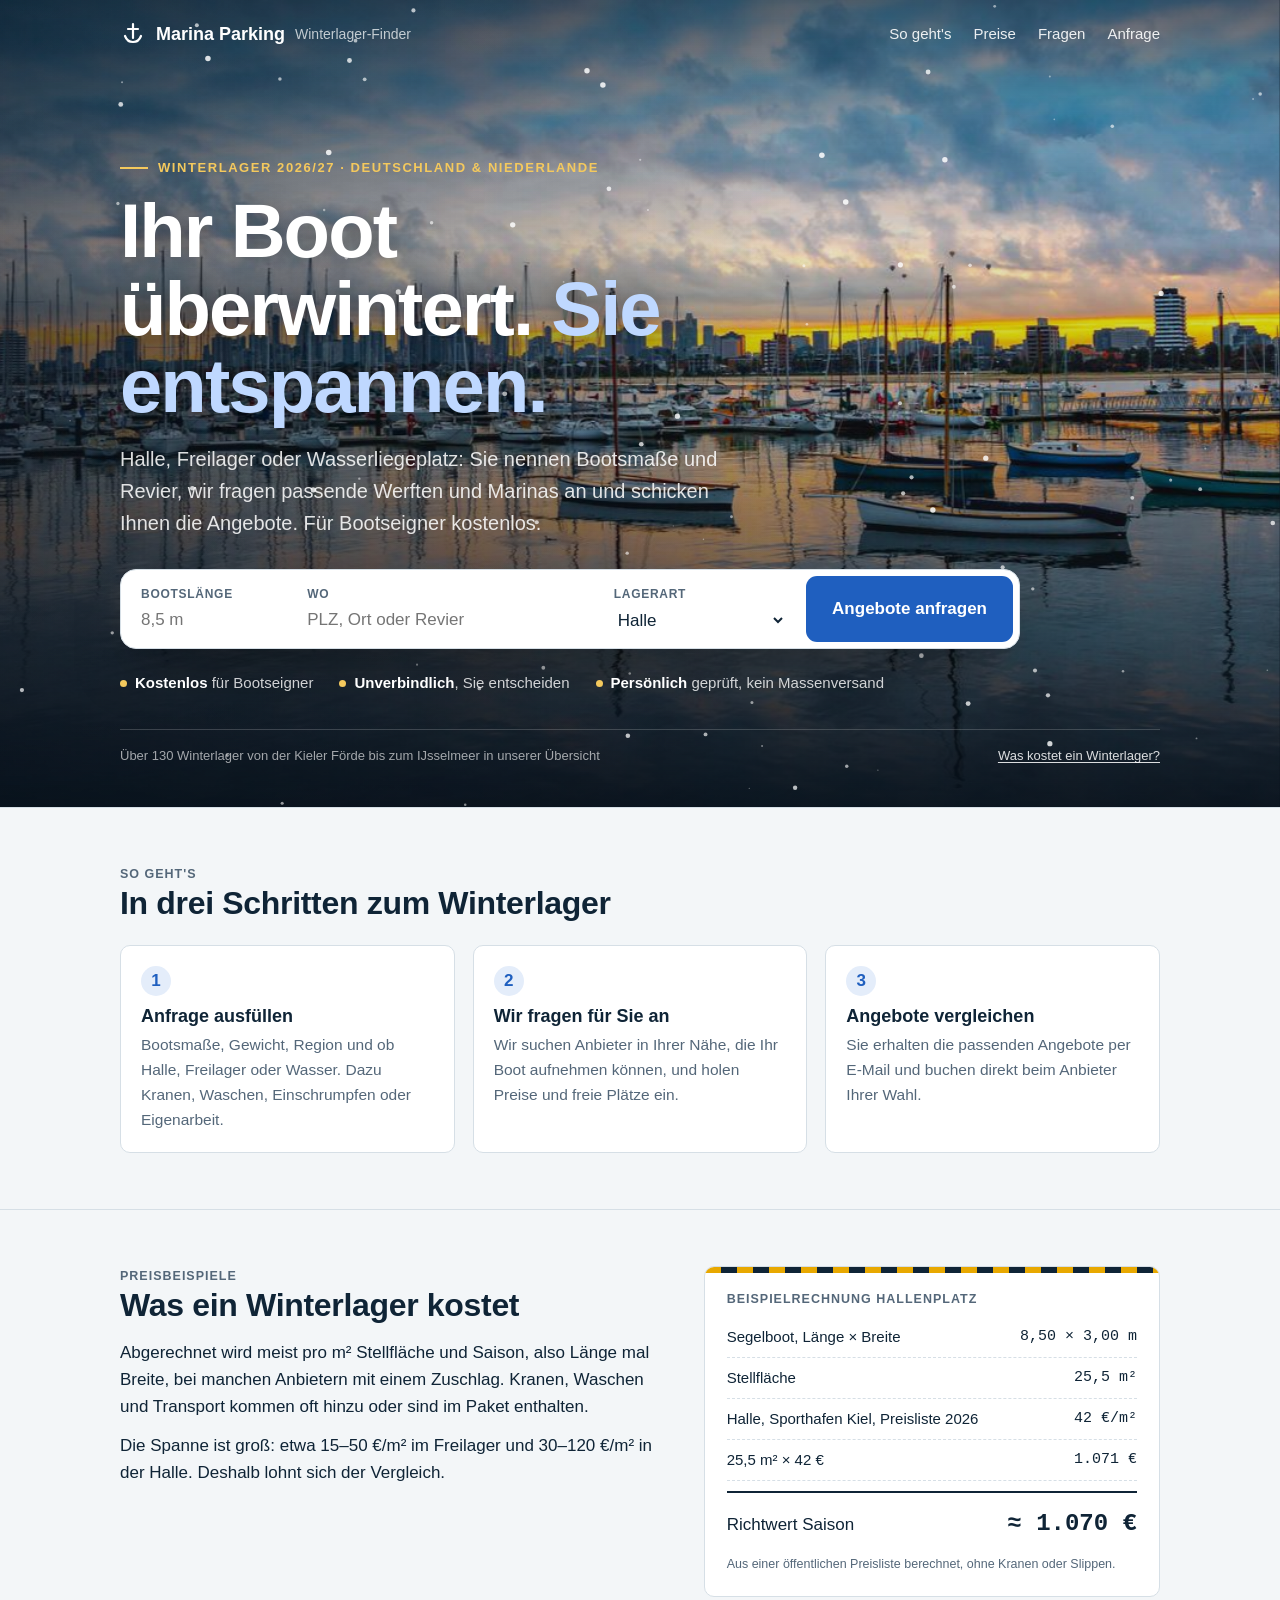
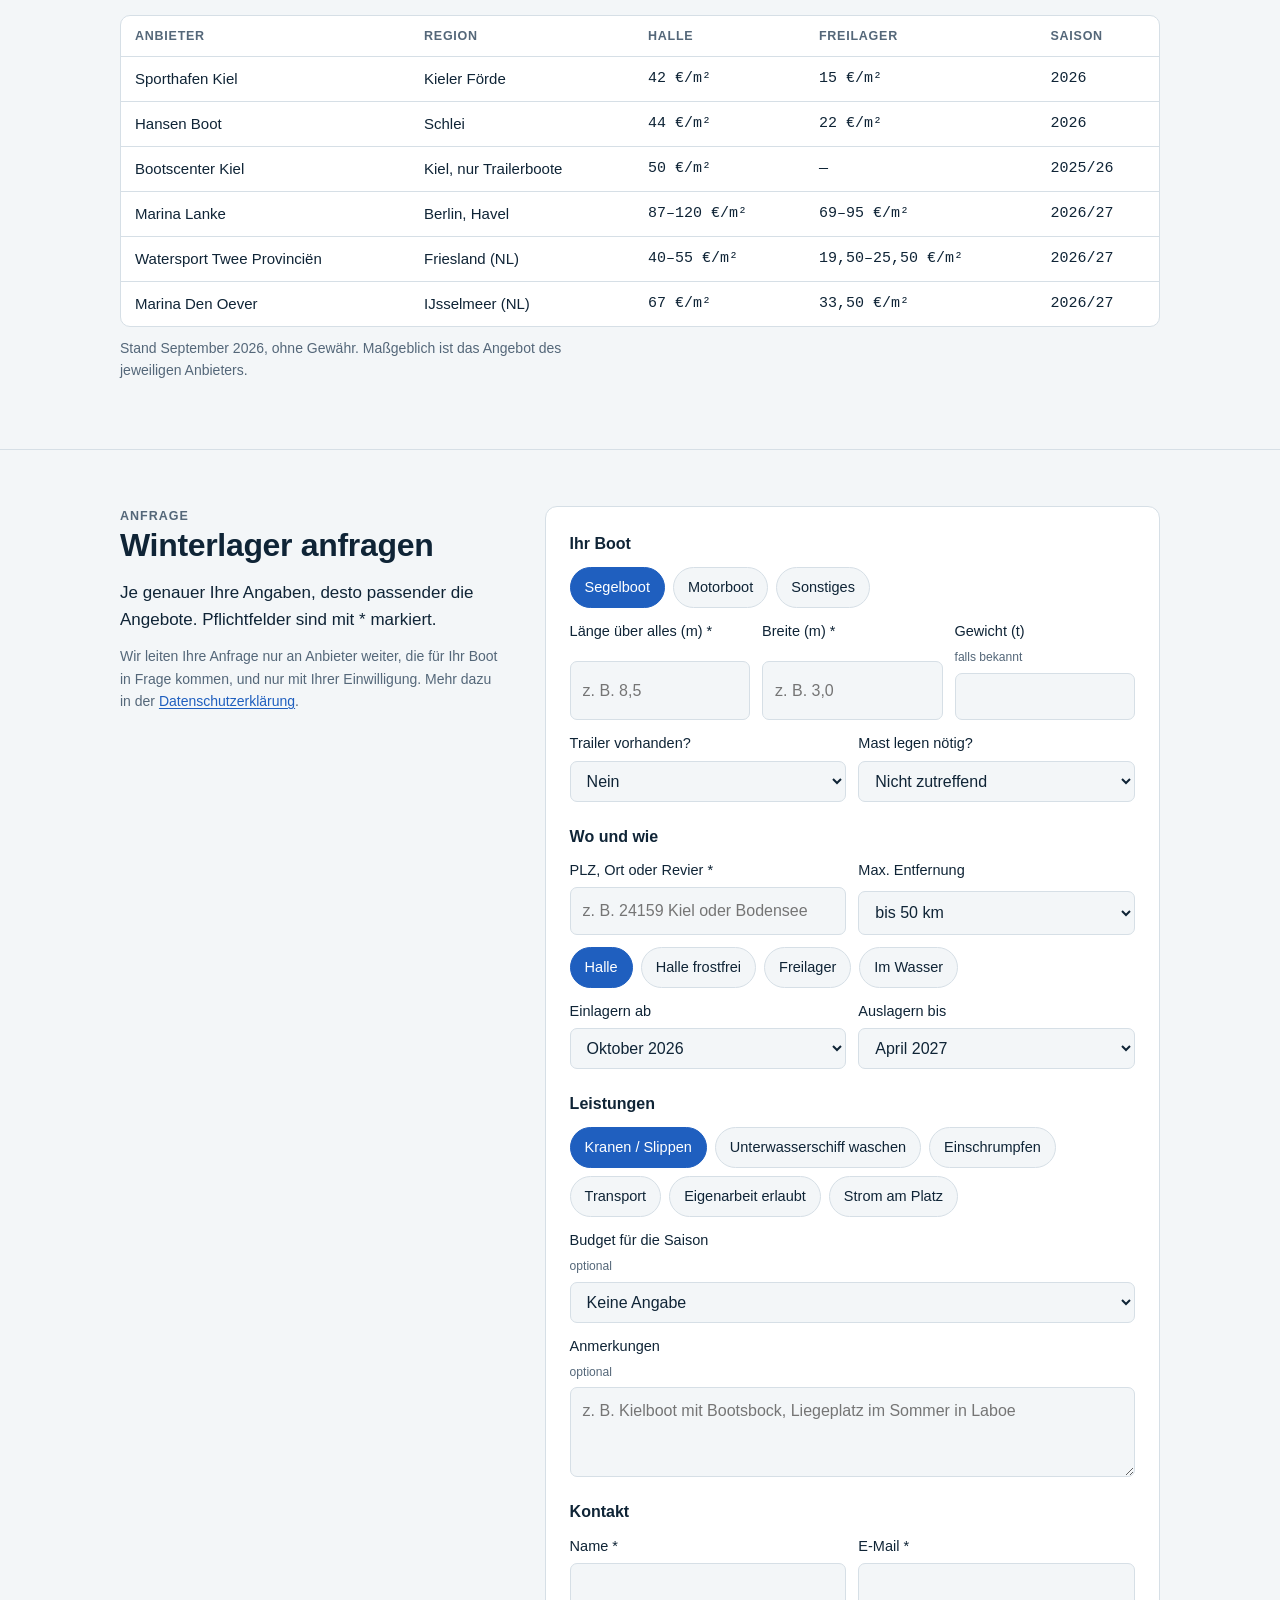
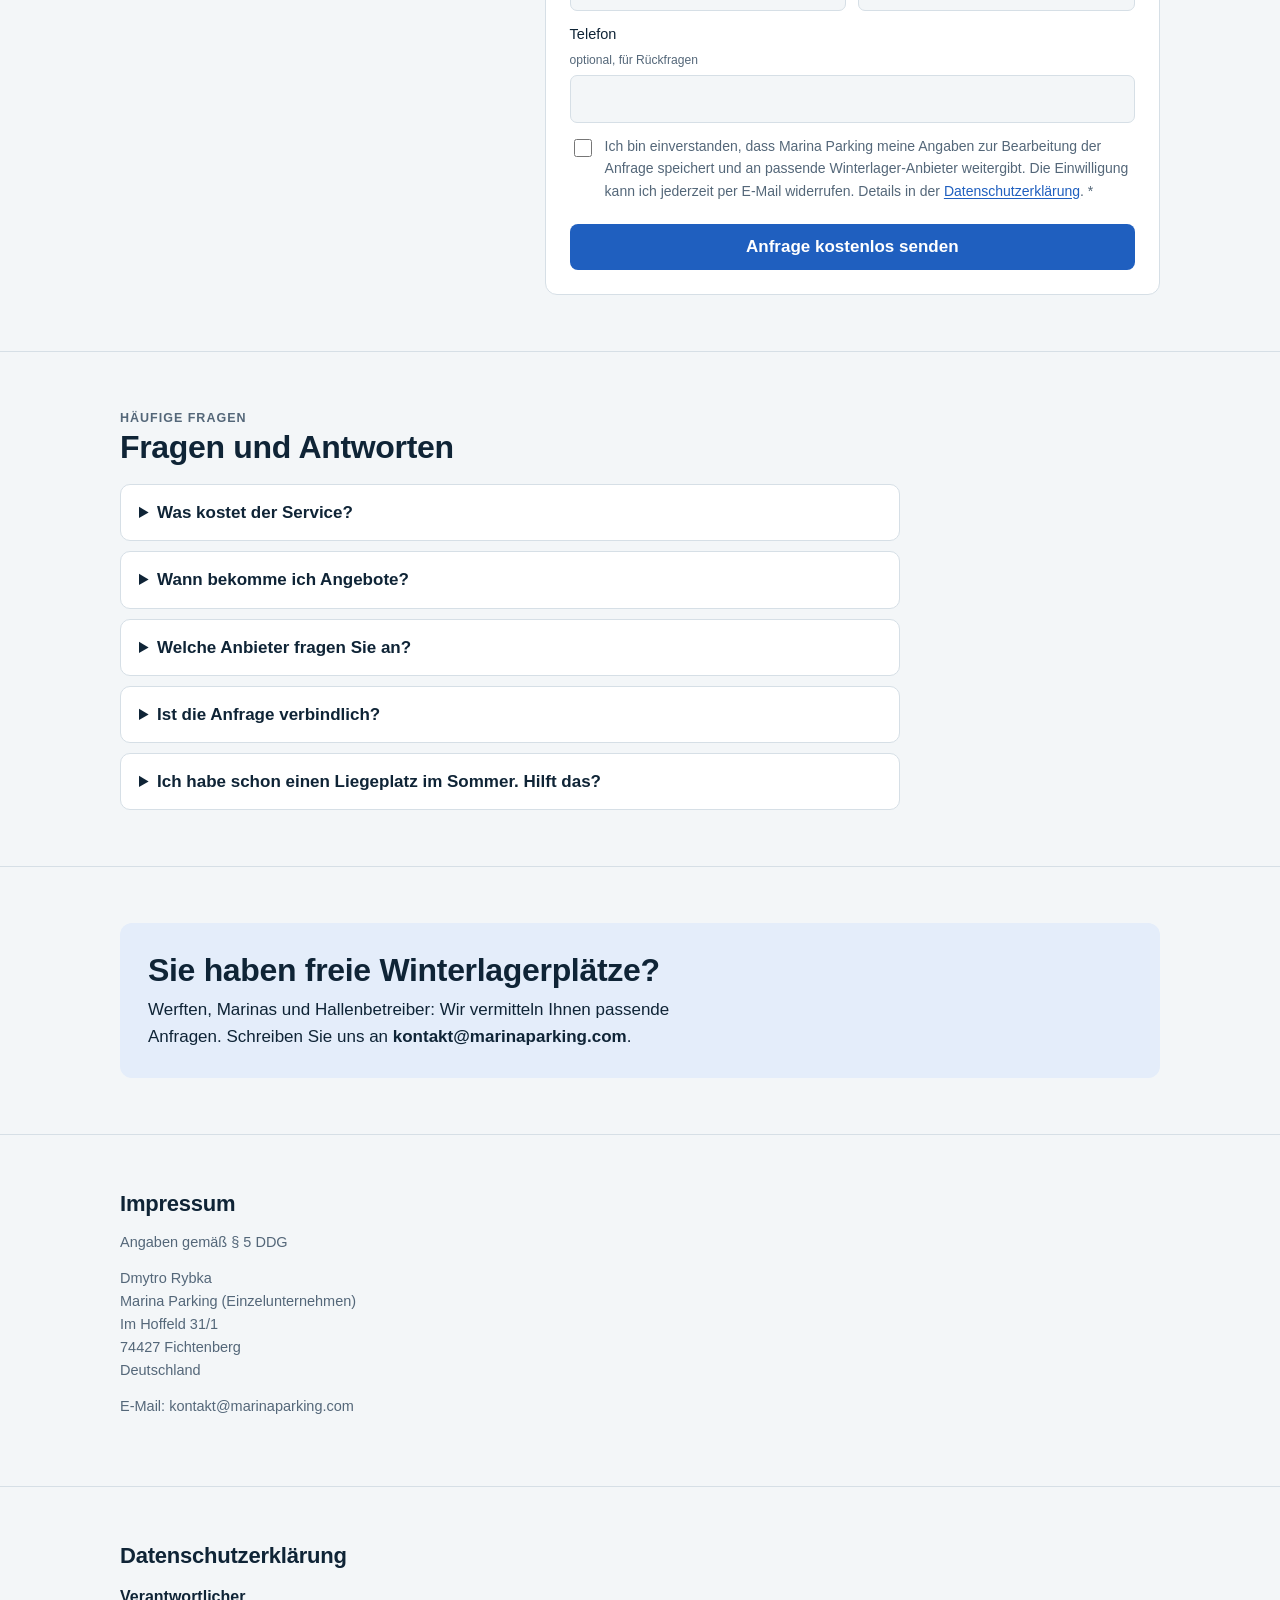
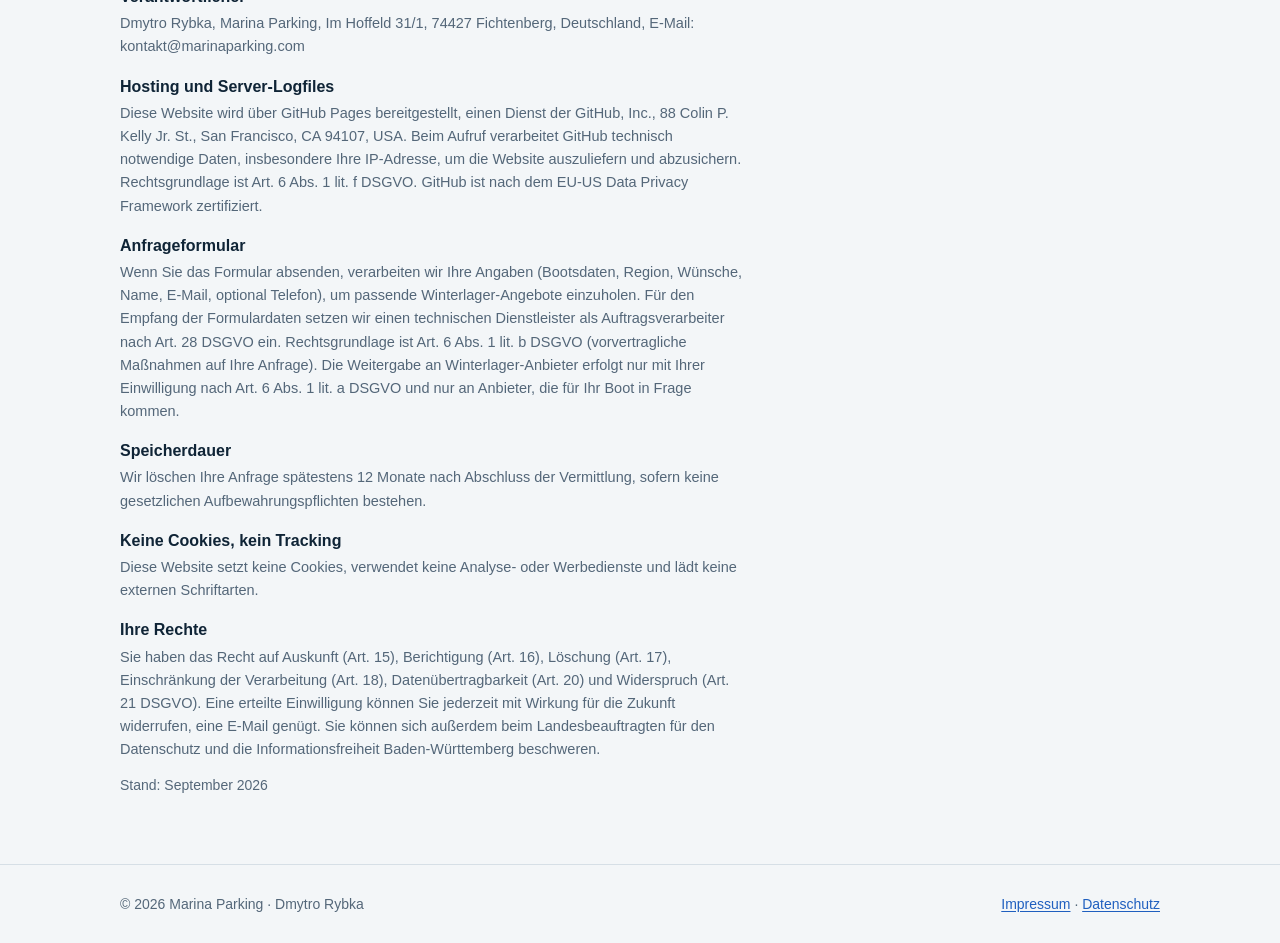
==== index.html @ c6892e6c "Landing: photo hero with quick search and light snowfall - Full-bleed dusk marina photo (800/1400/24" ====
<!doctype html>
<html lang="de">
<head>
<meta charset="utf-8">
<meta name="viewport" content="width=device-width, initial-scale=1, viewport-fit=cover">
<title>Marina Parking Winterlager</title>
<meta name="description" content="Winterlager für Ihr Boot finden: Halle, Freilager oder Wasserliegeplatz in Deutschland und den Niederlanden. Kostenlos anfragen, passende Angebote erhalten.">
<!-- Bis Formular und E-Mail funktionieren: nicht indexieren. Vor dem Start entfernen. -->
<meta name="robots" content="noindex">
<link rel="canonical" href="https://marinaparking.com/">
<style>
:root{
  color-scheme:light;
  --ground:#F3F6F8; --surface:#FFFFFF; --ink:#0F2436; --muted:#546779; --rule:#D6DFE6;
  --wrap:#1F5FBF; --wrap-ink:#FFFFFF; --wrap-soft:#E4EDFA;
  --crane:#E8A800; --ok:#1C7A4A; --err:#B3261E;
  --sans:"Segoe UI Variable Text","Segoe UI",-apple-system,BlinkMacSystemFont,"Helvetica Neue",Arial,sans-serif;
  --display:"Segoe UI Variable Display","Segoe UI",-apple-system,BlinkMacSystemFont,"Helvetica Neue",Arial,sans-serif;
  --mono:ui-monospace,"Cascadia Mono",Consolas,"SF Mono",monospace;
}
@media (prefers-color-scheme: dark){
  :root:not([data-theme="light"]){
    color-scheme:dark;
    --ground:#0B1621; --surface:#12202D; --ink:#E6EEF4; --muted:#9AAEBF; --rule:#253849;
    --wrap:#6FA3F0; --wrap-ink:#0B1621; --wrap-soft:#172C44;
    --crane:#F2C14E; --ok:#5CC792; --err:#F2877E;
  }
}
:root[data-theme="dark"]{
  color-scheme:dark;
  --ground:#0B1621; --surface:#12202D; --ink:#E6EEF4; --muted:#9AAEBF; --rule:#253849;
  --wrap:#6FA3F0; --wrap-ink:#0B1621; --wrap-soft:#172C44;
  --crane:#F2C14E; --ok:#5CC792; --err:#F2877E;
}
*{box-sizing:border-box}
html{-webkit-text-size-adjust:100%}
body{margin:0;background:var(--ground);color:var(--ink);font-family:var(--sans);font-size:17px;line-height:1.6}
.wrap{max-width:1080px;margin:0 auto;padding-inline:20px}
a{color:var(--wrap);text-underline-offset:2px}
:focus-visible{outline:3px solid var(--crane);outline-offset:2px}
h1,h2,h3{font-family:var(--display);line-height:1.2;text-wrap:balance;margin:0}
h1{font-size:clamp(32px,5.4vw,52px);font-weight:700;letter-spacing:-0.02em}
h2{font-size:clamp(24px,3.2vw,32px);font-weight:700;letter-spacing:-0.01em;margin-bottom:14px}
h3{font-size:18px;font-weight:600;margin-bottom:6px}
p{margin:0 0 12px;max-width:62ch}
.label{font-size:12.5px;font-weight:600;letter-spacing:.08em;text-transform:uppercase;color:var(--muted)}

/* header sits on top of the hero photo */
header.top{position:absolute;top:0;left:0;right:0;z-index:5;padding-block:20px;color:#fff}
header.top .wrap{display:flex;justify-content:space-between;align-items:center;gap:12px;flex-wrap:wrap}
.brand{display:flex;align-items:center;gap:10px;font-weight:700;font-size:18px;color:#fff;text-decoration:none}
.brand small{font-weight:500;color:rgba(255,255,255,.72);font-size:14px}
.top nav{display:flex;gap:22px;font-size:15px}
.top nav a{color:rgba(255,255,255,.9);text-decoration:none}
.top nav a:hover{color:#fff;text-decoration:underline;text-underline-offset:6px}

/* hero: dusk marina photo, falling snow, quick search */
.hero{position:relative;isolation:isolate;overflow:hidden;color:#fff;background:#0A1621;min-height:clamp(600px,86vh,800px);display:flex;align-items:flex-end}
.hero-bg{position:absolute;inset:0;z-index:-3}
.hero-bg img{width:100%;height:100%;object-fit:cover;object-position:52% 40%;display:block;animation:drift 22s ease-out both}
@keyframes drift{from{transform:scale(1.08)}to{transform:scale(1)}}
.hero-shade{position:absolute;inset:0;z-index:-2;background:
  linear-gradient(180deg,rgba(7,16,26,.62) 0%,rgba(7,16,26,.08) 30%,rgba(7,16,26,.30) 55%,rgba(7,16,26,.93) 100%),
  linear-gradient(90deg,rgba(7,16,26,.55) 0%,rgba(7,16,26,0) 62%)}
.snow{position:absolute;inset:0;z-index:-1;width:100%;height:100%;pointer-events:none}
.hero-inner{width:100%;padding-block:150px 40px}
.hero .kicker{display:inline-flex;align-items:center;gap:10px;font-size:13px;font-weight:600;letter-spacing:.12em;text-transform:uppercase;color:#F4C95D}
.hero .kicker::before{content:"";width:28px;height:2px;background:currentColor}
.hero h1{font-size:clamp(40px,6.6vw,76px);line-height:1.02;letter-spacing:-0.025em;margin-top:14px;max-width:13ch;text-shadow:0 2px 24px rgba(0,0,0,.35)}
.hero h1 em{font-style:normal;color:#BFD8FF}
.hero p.sub{font-size:clamp(17px,1.7vw,20px);color:rgba(255,255,255,.86);margin-top:18px;max-width:54ch}

.quick{margin-top:30px;max-width:900px;display:grid;grid-template-columns:.8fr 1.5fr 1fr auto;gap:6px;padding:6px;border-radius:16px;background:var(--surface);color:var(--ink);box-shadow:0 24px 60px -20px rgba(0,0,0,.6)}
.quick label{display:grid;gap:2px;padding:9px 14px;border-radius:11px;font-size:12px;font-weight:600;letter-spacing:.06em;text-transform:uppercase;color:var(--muted);cursor:text}
.quick label:hover{background:var(--ground)}
.quick label input,.quick label select{border:0;border-radius:0;background:transparent;padding:0;min-height:26px;font:inherit;font-size:17px;font-weight:500;letter-spacing:0;text-transform:none;color:var(--ink);width:100%;outline:none}
.quick label:focus-within{background:var(--ground);box-shadow:inset 0 0 0 2px var(--wrap)}
.quick .cta{border-radius:11px;padding-inline:26px;white-space:nowrap}
.hero .facts{display:flex;flex-wrap:wrap;gap:10px 26px;margin-top:22px;font-size:15px;color:rgba(255,255,255,.8)}
.hero .facts span{display:inline-block}
.hero .facts span::before{content:"";display:inline-block;vertical-align:middle;margin:-2px 8px 0 0;width:7px;height:7px;border-radius:50%;background:#F4C95D}
.hero .facts b{color:#fff}
.hero-foot{display:flex;justify-content:space-between;gap:12px;flex-wrap:wrap;margin-top:34px;padding-top:16px;border-top:1px solid rgba(255,255,255,.18);font-size:13px;color:rgba(255,255,255,.62)}
.hero-foot a{color:rgba(255,255,255,.85)}

.cta{display:inline-flex;align-items:center;justify-content:center;gap:8px;background:var(--wrap);color:var(--wrap-ink);font-weight:600;font-size:17px;padding:13px 22px;border-radius:8px;text-decoration:none;border:0;cursor:pointer;font-family:inherit}
.cta:hover{filter:brightness(1.08)}
.price-intro{display:grid;grid-template-columns:1.2fr 1fr;gap:36px;align-items:start}

.ticket{background:var(--surface);border:1px solid var(--rule);border-radius:10px;padding:22px;position:relative;overflow:hidden}
.ticket::before{content:"";position:absolute;inset:0 0 auto 0;height:6px;background:repeating-linear-gradient(90deg,var(--crane) 0 16px,var(--ink) 16px 32px)}
.ticket .row{display:flex;justify-content:space-between;gap:12px;padding:8px 0;border-bottom:1px dashed var(--rule);font-size:15px}
.ticket .row:last-of-type{border-bottom:0}
.ticket .row span:last-child{font-family:var(--mono);font-variant-numeric:tabular-nums;text-align:right}
.ticket .sum{display:flex;justify-content:space-between;align-items:baseline;margin-top:10px;padding-top:12px;border-top:2px solid var(--ink)}
.ticket .sum strong{font-family:var(--mono);font-size:24px}
.ticket .fine{font-size:12.5px;color:var(--muted);margin:10px 0 0}

section{padding-block:56px;border-top:1px solid var(--rule)}
.steps{display:grid;grid-template-columns:repeat(3,1fr);gap:18px;margin-top:22px;counter-reset:s}
.step{background:var(--surface);border:1px solid var(--rule);border-radius:10px;padding:20px}
.step::before{counter-increment:s;content:counter(s);display:inline-grid;place-items:center;width:30px;height:30px;border-radius:50%;background:var(--wrap-soft);color:var(--wrap);font-weight:700;margin-bottom:10px}
.step p{font-size:15.5px;color:var(--muted);margin:0}

.prices{overflow-x:auto;margin-top:18px;border:1px solid var(--rule);border-radius:10px;background:var(--surface)}
.prices table{border-collapse:collapse;width:100%;min-width:560px;font-size:15px}
.prices th,.prices td{padding:10px 14px;border-bottom:1px solid var(--rule);text-align:left}
.prices th{font-size:12.5px;letter-spacing:.06em;text-transform:uppercase;color:var(--muted);font-weight:600}
.prices td.n{font-family:var(--mono);font-variant-numeric:tabular-nums;white-space:nowrap}
.prices tr:last-child td{border-bottom:0}
.note{font-size:14px;color:var(--muted)}

/* form */
.formwrap{display:grid;grid-template-columns:1fr 1.6fr;gap:40px;align-items:start}
form{background:var(--surface);border:1px solid var(--rule);border-radius:12px;padding:24px;display:grid;gap:22px}
fieldset{border:0;padding:0;margin:0;display:grid;gap:12px}
legend{font-weight:700;font-size:16px;margin-bottom:10px;padding:0}
.grid2{display:grid;grid-template-columns:1fr 1fr;gap:12px}
.grid3{display:grid;grid-template-columns:repeat(3,1fr);gap:12px}
label.f{display:grid;gap:5px;font-size:14.5px;font-weight:500}
label.f small{font-weight:400;color:var(--muted)}
input[type=text],input[type=email],input[type=tel],input[type=number],select,textarea{font:inherit;font-size:16px;padding:10px 12px;border:1px solid var(--rule);border-radius:7px;background:var(--ground);color:var(--ink);width:100%}
textarea{min-height:90px;resize:vertical}
.chips{display:flex;flex-wrap:wrap;gap:8px}
.chip{position:relative}
.chip input{position:absolute;opacity:0;inset:0;cursor:pointer}
.chip span{display:inline-block;padding:8px 14px;border:1px solid var(--rule);border-radius:999px;font-size:14.5px;background:var(--ground);cursor:pointer}
.chip input:checked+span{background:var(--wrap);border-color:var(--wrap);color:var(--wrap-ink)}
.chip input:focus-visible+span{outline:3px solid var(--crane);outline-offset:2px}
.consent{display:flex;gap:10px;align-items:flex-start;font-size:14px;color:var(--muted)}
.consent input{margin-top:4px;width:18px;height:18px;flex:none}
.hp{position:absolute;left:-9999px}
.status{font-size:15px;padding:12px 14px;border-radius:8px}
.status.ok{background:color-mix(in srgb,var(--ok) 14%,transparent);color:var(--ok)}
.status.err{background:color-mix(in srgb,var(--err) 14%,transparent);color:var(--err)}

.faq{display:grid;gap:10px;margin-top:18px;max-width:780px}
details{background:var(--surface);border:1px solid var(--rule);border-radius:10px;padding:14px 18px}
summary{cursor:pointer;font-weight:600}
details p{margin:10px 0 0;color:var(--muted);font-size:15.5px}

.yards{background:var(--wrap-soft);border-radius:12px;padding:28px;display:flex;flex-wrap:wrap;gap:18px;justify-content:space-between;align-items:center}
.yards p{margin:0}

.legal{font-size:14.5px;color:var(--muted)}
.legal h2{font-size:22px;color:var(--ink)}
.legal h3{font-size:16px;color:var(--ink);margin-top:18px}
.legal p,.legal ul{max-width:78ch}
footer{padding-block:28px;border-top:1px solid var(--rule);font-size:14px;color:var(--muted)}
footer .wrap{display:flex;flex-wrap:wrap;gap:10px 22px;justify-content:space-between}

@media (max-width:820px){
  .price-intro,.formwrap{grid-template-columns:1fr}
  .steps{grid-template-columns:1fr}
  .quick{grid-template-columns:1fr 1fr}
  .quick .q-region{grid-column:1/-1;order:-1}
  .quick .cta{grid-column:1/-1;padding-block:15px}
  .top nav{display:none}
}
@media (max-width:520px){
  .grid2,.grid3{grid-template-columns:1fr}
  .hero-inner{padding-block:112px 28px}
}
@media (prefers-reduced-motion:reduce){*{scroll-behavior:auto}.hero-bg img{animation:none}}
html{scroll-behavior:smooth}
</style>
</head>
<body>

<header class="top">
  <div class="wrap">
    <a class="brand" href="#top"><svg width="26" height="26" viewBox="0 0 26 26" aria-hidden="true"><path d="M13 3v14M8 8h10M5 15c1.5 4 4.5 6 8 6s6.5-2 8-6" fill="none" stroke="currentColor" stroke-width="2.2" stroke-linecap="round"/></svg>Marina Parking <small>Winterlager-Finder</small></a>
    <nav aria-label="Seitennavigation"><a href="#so-gehts">So geht's</a><a href="#preise">Preise</a><a href="#faq">Fragen</a><a href="#anfrage">Anfrage</a></nav>
  </div>
</header>

<main id="top">
<div class="hero">
  <picture class="hero-bg">
    <img src="img/hero-1400.jpg" srcset="img/hero-800.jpg 800w, img/hero-1400.jpg 1400w, img/hero-2400.jpg 2400w" sizes="100vw" width="2400" height="1158" alt="Segelboote im Yachthafen in der Abenddämmerung" fetchpriority="high">
  </picture>
  <div class="hero-shade"></div>
  <canvas class="snow" id="snow" aria-hidden="true"></canvas>
  <div class="wrap hero-inner">
    <div class="kicker">Winterlager 2026/27 · Deutschland &amp; Niederlande</div>
    <h1>Ihr Boot überwintert. <em>Sie entspannen.</em></h1>
    <p class="sub">Halle, Freilager oder Wasserliegeplatz: Sie nennen Bootsmaße und Revier, wir fragen passende Werften und Marinas an und schicken Ihnen die Angebote. Für Bootseigner kostenlos.</p>

    <form class="quick" id="quick" aria-label="Schnellanfrage">
      <label for="q-laenge">Bootslänge<input id="q-laenge" type="number" min="2" max="40" step="0.1" inputmode="decimal" placeholder="8,5 m"></label>
      <label class="q-region" for="q-region">Wo<input id="q-region" type="text" placeholder="PLZ, Ort oder Revier" autocomplete="postal-code"></label>
      <label for="q-art">Lagerart<select id="q-art"><option value="Halle">Halle</option><option value="Freilager">Freilager</option><option value="Im Wasser">Im Wasser</option><option value="">Egal</option></select></label>
      <button class="cta" type="submit">Angebote anfragen</button>
    </form>

    <div class="facts"><span><b>Kostenlos</b> für Bootseigner</span><span><b>Unverbindlich</b>, Sie entscheiden</span><span><b>Persönlich</b> geprüft, kein Massenversand</span></div>
    <div class="hero-foot"><span>Über 130 Winterlager von der Kieler Förde bis zum IJsselmeer in unserer Übersicht</span><a href="#preise">Was kostet ein Winterlager?</a></div>
  </div>
</div>

<section id="so-gehts">
  <div class="wrap">
    <div class="label">So geht's</div>
    <h2>In drei Schritten zum Winterlager</h2>
    <div class="steps">
      <div class="step"><h3>Anfrage ausfüllen</h3><p>Bootsmaße, Gewicht, Region und ob Halle, Freilager oder Wasser. Dazu Kranen, Waschen, Einschrumpfen oder Eigenarbeit.</p></div>
      <div class="step"><h3>Wir fragen für Sie an</h3><p>Wir suchen Anbieter in Ihrer Nähe, die Ihr Boot aufnehmen können, und holen Preise und freie Plätze ein.</p></div>
      <div class="step"><h3>Angebote vergleichen</h3><p>Sie erhalten die passenden Angebote per E-Mail und buchen direkt beim Anbieter Ihrer Wahl.</p></div>
    </div>
  </div>
</section>

<section id="preise">
  <div class="wrap">
    <div class="price-intro">
      <div>
        <div class="label">Preisbeispiele</div>
        <h2>Was ein Winterlager kostet</h2>
        <p>Abgerechnet wird meist pro m² Stellfläche und Saison, also Länge mal Breite, bei manchen Anbietern mit einem Zuschlag. Kranen, Waschen und Transport kommen oft hinzu oder sind im Paket enthalten.</p>
        <p>Die Spanne ist groß: etwa 15–50 €/m² im Freilager und 30–120 €/m² in der Halle. Deshalb lohnt sich der Vergleich.</p>
      </div>
      <aside class="ticket" aria-label="Beispielrechnung">
        <div class="label" style="margin-bottom:8px">Beispielrechnung Hallenplatz</div>
        <div class="row"><span>Segelboot, Länge × Breite</span><span>8,50 × 3,00 m</span></div>
        <div class="row"><span>Stellfläche</span><span>25,5 m²</span></div>
        <div class="row"><span>Halle, Sporthafen Kiel, Preisliste 2026</span><span>42 €/m²</span></div>
        <div class="row"><span>25,5 m² × 42 €</span><span>1.071 €</span></div>
        <div class="sum"><span>Richtwert Saison</span><strong>≈ 1.070 €</strong></div>
        <p class="fine">Aus einer öffentlichen Preisliste berechnet, ohne Kranen oder Slippen.</p>
      </aside>
    </div>
    <div class="prices"><table>
      <thead><tr><th>Anbieter</th><th>Region</th><th>Halle</th><th>Freilager</th><th>Saison</th></tr></thead>
      <tbody>
        <tr><td>Sporthafen Kiel</td><td>Kieler Förde</td><td class="n">42 €/m²</td><td class="n">15 €/m²</td><td class="n">2026</td></tr><tr><td>Hansen Boot</td><td>Schlei</td><td class="n">44 €/m²</td><td class="n">22 €/m²</td><td class="n">2026</td></tr>
        <tr><td>Bootscenter Kiel</td><td>Kiel, nur Trailerboote</td><td class="n">50 €/m²</td><td class="n">—</td><td class="n">2025/26</td></tr>
        <tr><td>Marina Lanke</td><td>Berlin, Havel</td><td class="n">87–120 €/m²</td><td class="n">69–95 €/m²</td><td class="n">2026/27</td></tr>
        <tr><td>Watersport Twee Provinciën</td><td>Friesland (NL)</td><td class="n">40–55 €/m²</td><td class="n">19,50–25,50 €/m²</td><td class="n">2026/27</td></tr>
        <tr><td>Marina Den Oever</td><td>IJsselmeer (NL)</td><td class="n">67 €/m²</td><td class="n">33,50 €/m²</td><td class="n">2026/27</td></tr>
      </tbody>
    </table></div>
    <p class="note" style="margin-top:10px">Stand September 2026, ohne Gewähr. Maßgeblich ist das Angebot des jeweiligen Anbieters.</p>
  </div>
</section>

<section id="anfrage">
  <div class="wrap formwrap">
    <div>
      <div class="label">Anfrage</div>
      <h2>Winterlager anfragen</h2>
      <p>Je genauer Ihre Angaben, desto passender die Angebote. Pflichtfelder sind mit * markiert.</p>
      <p class="note">Wir leiten Ihre Anfrage nur an Anbieter weiter, die für Ihr Boot in Frage kommen, und nur mit Ihrer Einwilligung. Mehr dazu in der <a href="#datenschutz">Datenschutzerklärung</a>.</p>
    </div>

    <form id="lead" name="winterlager" method="POST" novalidate>
      <input type="hidden" name="_subject" value="Neue Winterlager-Anfrage">
      <p class="hp"><label>Nicht ausfüllen: <input id="firma_website" name="firma_website" tabindex="-1" autocomplete="off"></label></p>

      <fieldset>
        <legend>Ihr Boot</legend>
        <div class="chips" role="group" aria-label="Bootstyp">
          <label class="chip"><input type="radio" id="typ-segel" name="bootstyp" value="Segelboot" checked><span>Segelboot</span></label>
          <label class="chip"><input type="radio" id="typ-motor" name="bootstyp" value="Motorboot"><span>Motorboot</span></label>
          <label class="chip"><input type="radio" id="typ-andere" name="bootstyp" value="Sonstiges"><span>Sonstiges</span></label>
        </div>
        <div class="grid3">
          <label class="f">Länge über alles (m) *<input type="number" id="laenge" name="laenge_m" min="2" max="40" step="0.1" required inputmode="decimal" placeholder="z. B. 8,5"></label>
          <label class="f">Breite (m) *<input type="number" id="breite" name="breite_m" min="1" max="12" step="0.1" required inputmode="decimal" placeholder="z. B. 3,0"></label>
          <label class="f">Gewicht (t) <small>falls bekannt</small><input type="number" id="gewicht" name="gewicht_t" min="0.1" max="60" step="0.1" inputmode="decimal"></label>
        </div>
        <div class="grid2">
          <label class="f">Trailer vorhanden?<select id="trailer" name="trailer"><option>Nein</option><option>Ja, eigener Trailer</option></select></label>
          <label class="f">Mast legen nötig?<select id="mast" name="mast"><option>Nicht zutreffend</option><option>Ja</option><option>Nein, bleibt stehen</option></select></label>
        </div>
      </fieldset>

      <fieldset>
        <legend>Wo und wie</legend>
        <div class="grid2">
          <label class="f">PLZ, Ort oder Revier *<input type="text" id="region" name="region" required placeholder="z. B. 24159 Kiel oder Bodensee"></label>
          <label class="f">Max. Entfernung<select id="entfernung" name="entfernung"><option>bis 25 km</option><option selected>bis 50 km</option><option>bis 100 km</option><option>egal</option></select></label>
        </div>
        <div class="chips" role="group" aria-label="Art des Winterlagers">
          <label class="chip"><input type="checkbox" id="art-halle" name="art" value="Halle" checked><span>Halle</span></label>
          <label class="chip"><input type="checkbox" id="art-halle-beheizt" name="art" value="Halle frostfrei"><span>Halle frostfrei</span></label>
          <label class="chip"><input type="checkbox" id="art-frei" name="art" value="Freilager"><span>Freilager</span></label>
          <label class="chip"><input type="checkbox" id="art-wasser" name="art" value="Im Wasser"><span>Im Wasser</span></label>
        </div>
        <div class="grid2">
          <label class="f">Einlagern ab<select id="von" name="einlagern_ab"><option>Oktober 2026</option><option>November 2026</option><option>Dezember 2026</option><option>Flexibel</option></select></label>
          <label class="f">Auslagern bis<select id="bis" name="auslagern_bis"><option>März 2027</option><option selected>April 2027</option><option>Mai 2027</option><option>Flexibel</option></select></label>
        </div>
      </fieldset>

      <fieldset>
        <legend>Leistungen</legend>
        <div class="chips" role="group" aria-label="Gewünschte Leistungen">
          <label class="chip"><input type="checkbox" id="l-kran" name="leistungen" value="Kranen/Slippen" checked><span>Kranen / Slippen</span></label>
          <label class="chip"><input type="checkbox" id="l-wasch" name="leistungen" value="Unterwasserschiff waschen"><span>Unterwasserschiff waschen</span></label>
          <label class="chip"><input type="checkbox" id="l-folie" name="leistungen" value="Einschrumpfen"><span>Einschrumpfen</span></label>
          <label class="chip"><input type="checkbox" id="l-transport" name="leistungen" value="Transport"><span>Transport</span></label>
          <label class="chip"><input type="checkbox" id="l-eigen" name="leistungen" value="Eigenarbeit erlaubt"><span>Eigenarbeit erlaubt</span></label>
          <label class="chip"><input type="checkbox" id="l-strom" name="leistungen" value="Strom am Platz"><span>Strom am Platz</span></label>
        </div>
        <label class="f">Budget für die Saison <small>optional</small><select id="budget" name="budget"><option>Keine Angabe</option><option>bis 500 €</option><option>500–1.000 €</option><option>1.000–2.000 €</option><option>über 2.000 €</option></select></label>
        <label class="f">Anmerkungen <small>optional</small><textarea id="notiz" name="anmerkungen" placeholder="z. B. Kielboot mit Bootsbock, Liegeplatz im Sommer in Laboe"></textarea></label>
      </fieldset>

      <fieldset>
        <legend>Kontakt</legend>
        <div class="grid2">
          <label class="f">Name *<input type="text" id="name" name="name" required autocomplete="name"></label>
          <label class="f">E-Mail *<input type="email" id="email" name="email" required autocomplete="email"></label>
        </div>
        <label class="f">Telefon <small>optional, für Rückfragen</small><input type="tel" id="telefon" name="telefon" autocomplete="tel"></label>
        <label class="consent"><input type="checkbox" id="einwilligung" name="einwilligung" value="ja" required><span>Ich bin einverstanden, dass Marina Parking meine Angaben zur Bearbeitung der Anfrage speichert und an passende Winterlager-Anbieter weitergibt. Die Einwilligung kann ich jederzeit per E-Mail widerrufen. Details in der <a href="#datenschutz">Datenschutzerklärung</a>. *</span></label>
      </fieldset>

      <div id="status" class="status" role="status" aria-live="polite" hidden></div>
      <button class="cta" type="submit" id="senden">Anfrage kostenlos senden</button>
    </form>
  </div>
</section>

<section id="faq">
  <div class="wrap">
    <div class="label">Häufige Fragen</div>
    <h2>Fragen und Antworten</h2>
    <div class="faq">
      <details><summary>Was kostet der Service?</summary><p>Für Bootseigner nichts. Sie zahlen nur das Winterlager direkt beim Anbieter, zu dessen Preisen.</p></details>
      <details><summary>Wann bekomme ich Angebote?</summary><p>In der Regel innerhalb von drei Werktagen. In der Hochsaison von September bis November kann es etwas länger dauern, weil viele Anbieter ihre Plätze erst dann vergeben.</p></details>
      <details><summary>Welche Anbieter fragen Sie an?</summary><p>Werften, Marinas, Bootshallen und Winterlagerplätze in Deutschland und den Niederlanden. Wir fragen nur Anbieter an, die Ihr Boot nach Größe und Gewicht aufnehmen können.</p></details>
      <details><summary>Ist die Anfrage verbindlich?</summary><p>Nein. Der Vertrag kommt erst zustande, wenn Sie ein Angebot direkt beim Anbieter annehmen.</p></details>
      <details><summary>Ich habe schon einen Liegeplatz im Sommer. Hilft das?</summary><p>Ja. Nennen Sie ihn in den Anmerkungen, dann suchen wir ein Winterlager in erreichbarer Nähe oder mit Transport.</p></details>
    </div>
  </div>
</section>

<section>
  <div class="wrap">
    <div class="yards">
      <div><h2 style="margin-bottom:6px">Sie haben freie Winterlagerplätze?</h2><p>Werften, Marinas und Hallenbetreiber: Wir vermitteln Ihnen passende Anfragen. Schreiben Sie uns an <b>kontakt@marinaparking.com</b>.</p></div>
    </div>
  </div>
</section>

<section class="legal" id="impressum">
  <div class="wrap">
    <h2>Impressum</h2>
    <p>Angaben gemäß § 5 DDG</p>
    <p>Dmytro Rybka<br>Marina Parking (Einzelunternehmen)<br>Im Hoffeld 31/1<br>74427 Fichtenberg<br>Deutschland</p>
    <p>E-Mail: kontakt@marinaparking.com</p>
  </div>
</section>

<section class="legal" id="datenschutz">
  <div class="wrap">
    <h2>Datenschutzerklärung</h2>
    <h3>Verantwortlicher</h3>
    <p>Dmytro Rybka, Marina Parking, Im Hoffeld 31/1, 74427 Fichtenberg, Deutschland, E-Mail: kontakt@marinaparking.com</p>
    <h3>Hosting und Server-Logfiles</h3>
    <p>Diese Website wird über GitHub Pages bereitgestellt, einen Dienst der GitHub, Inc., 88 Colin P. Kelly Jr. St., San Francisco, CA 94107, USA. Beim Aufruf verarbeitet GitHub technisch notwendige Daten, insbesondere Ihre IP-Adresse, um die Website auszuliefern und abzusichern. Rechtsgrundlage ist Art. 6 Abs. 1 lit. f DSGVO. GitHub ist nach dem EU-US Data Privacy Framework zertifiziert.</p>
    <h3>Anfrageformular</h3>
    <p>Wenn Sie das Formular absenden, verarbeiten wir Ihre Angaben (Bootsdaten, Region, Wünsche, Name, E-Mail, optional Telefon), um passende Winterlager-Angebote einzuholen. Für den Empfang der Formulardaten setzen wir einen technischen Dienstleister als Auftragsverarbeiter nach Art. 28 DSGVO ein. Rechtsgrundlage ist Art. 6 Abs. 1 lit. b DSGVO (vorvertragliche Maßnahmen auf Ihre Anfrage). Die Weitergabe an Winterlager-Anbieter erfolgt nur mit Ihrer Einwilligung nach Art. 6 Abs. 1 lit. a DSGVO und nur an Anbieter, die für Ihr Boot in Frage kommen.</p>
    <h3>Speicherdauer</h3>
    <p>Wir löschen Ihre Anfrage spätestens 12 Monate nach Abschluss der Vermittlung, sofern keine gesetzlichen Aufbewahrungspflichten bestehen.</p>
    <h3>Keine Cookies, kein Tracking</h3>
    <p>Diese Website setzt keine Cookies, verwendet keine Analyse- oder Werbedienste und lädt keine externen Schriftarten.</p>
    <h3>Ihre Rechte</h3>
    <p>Sie haben das Recht auf Auskunft (Art. 15), Berichtigung (Art. 16), Löschung (Art. 17), Einschränkung der Verarbeitung (Art. 18), Datenübertragbarkeit (Art. 20) und Widerspruch (Art. 21 DSGVO). Eine erteilte Einwilligung können Sie jederzeit mit Wirkung für die Zukunft widerrufen, eine E-Mail genügt. Sie können sich außerdem beim Landesbeauftragten für den Datenschutz und die Informationsfreiheit Baden-Württemberg beschweren.</p>
    <p class="note">Stand: September 2026</p>
  </div>
</section>
</main>

<footer>
  <div class="wrap"><span>© 2026 Marina Parking · Dmytro Rybka</span><span><a href="#impressum">Impressum</a> · <a href="#datenschutz">Datenschutz</a></span></div>
</footer>

<script>
(function(){
  var form=document.getElementById('lead'), status=document.getElementById('status'), btn=document.getElementById('senden');
  function show(msg,ok){status.hidden=false;status.className='status '+(ok?'ok':'err');status.textContent=msg;}
  // Adresse des Formular-Empfängers (z. B. Formspree). Leer = Formular noch nicht aktiv.
  var FORM_ENDPOINT='';
  var host=location.hostname||'';
  var isPreview=/claude\.ai$|claudeusercontent|^$|localhost/.test(host) || location.protocol==='file:';
  form.addEventListener('submit',function(e){
    e.preventDefault();
    var art=form.querySelectorAll('input[name=art]:checked').length;
    if(!form.checkValidity()){
      var bad=form.querySelector(':invalid'); if(bad){bad.focus();}
      show('Bitte füllen Sie die markierten Pflichtfelder aus und bestätigen Sie die Einwilligung.',false); return;
    }
    if(!art){show('Bitte wählen Sie mindestens eine Art: Halle, Freilager oder im Wasser.',false);return;}
    if(isPreview){show('Vorschau: Das Formular ist geprüft, wird hier aber nicht gesendet. Auf marinaparking.com geht die Anfrage an uns.',true);return;}
    if(!FORM_ENDPOINT){show('Das Anfrageformular wird gerade eingerichtet und ist in Kürze verfügbar. Bitte versuchen Sie es in ein paar Tagen erneut.',false);return;}
    if(form.elements.firma_website.value){show('Danke! Ihre Anfrage ist angekommen.',true);return;}
    btn.disabled=true; btn.textContent='Wird gesendet …';
    var fd=new FormData(form); fd.delete('firma_website');
    fetch(FORM_ENDPOINT,{method:'POST',headers:{'Accept':'application/json'},body:fd})
      .then(function(r){ if(!r.ok) throw new Error(r.status);
        form.reset(); show('Danke! Ihre Anfrage ist angekommen. Sie erhalten die Angebote per E-Mail, in der Regel innerhalb von drei Werktagen.',true); })
      .catch(function(){ show('Die Anfrage konnte nicht gesendet werden. Bitte versuchen Sie es erneut oder schreiben Sie an kontakt@marinaparking.com.',false); })
      .finally(function(){ btn.disabled=false; btn.textContent='Anfrage kostenlos senden'; });
  });
})();

// Schnellanfrage im Hero: Werte ins Hauptformular übernehmen
(function(){
  var q=document.getElementById('quick'); if(!q) return;
  q.addEventListener('submit',function(e){
    e.preventDefault();
    var l=document.getElementById('q-laenge').value, r=document.getElementById('q-region').value.trim(), a=document.getElementById('q-art').value;
    if(l) document.getElementById('laenge').value=l;
    if(r) document.getElementById('region').value=r;
    if(a){ document.querySelectorAll('input[name=art]').forEach(function(cb){cb.checked=(cb.value===a);}); }
    document.getElementById('anfrage').scrollIntoView({behavior:matchMedia('(prefers-reduced-motion: reduce)').matches?'auto':'smooth'});
    var next=document.getElementById(l?'breite':'laenge'); setTimeout(function(){next.focus({preventScroll:true});},450);
  });
})();

// Leichter Schneefall über dem Hero-Foto
(function(){
  var c=document.getElementById('snow'); if(!c||!c.getContext) return;
  if(matchMedia('(prefers-reduced-motion: reduce)').matches) return;
  var ctx=c.getContext('2d'), flakes=[], w=0, h=0, dpr=Math.min(window.devicePixelRatio||1,2), running=true, raf=0;
  function size(){ var r=c.getBoundingClientRect(); w=r.width; h=r.height; c.width=w*dpr; c.height=h*dpr; ctx.setTransform(dpr,0,0,dpr,0,0);
    var n=Math.round(Math.min(110,w/12)); flakes=[]; for(var i=0;i<n;i++) flakes.push(make(true)); }
  function make(anyY){ var z=Math.random(); return {x:Math.random()*w, y:anyY?Math.random()*h:-6, r:0.6+z*2.2, s:0.25+z*0.9, a:0.35+z*0.5, p:Math.random()*6.28, d:0.3+Math.random()*0.7}; }
  function tick(){ ctx.clearRect(0,0,w,h);
    for(var i=0;i<flakes.length;i++){ var f=flakes[i]; f.p+=0.008*f.d; f.y+=f.s; f.x+=Math.sin(f.p)*0.35*f.d;
      if(f.y>h+6||f.x<-6||f.x>w+6){ flakes[i]=make(false); continue; }
      ctx.beginPath(); ctx.arc(f.x,f.y,f.r,0,6.283); ctx.fillStyle='rgba(255,255,255,'+f.a+')'; ctx.fill(); }
    raf=requestAnimationFrame(tick); }
  function start(){ if(!running){ running=true; raf=requestAnimationFrame(tick);} }
  function stop(){ running=false; cancelAnimationFrame(raf); }
  size(); raf=requestAnimationFrame(tick);
  window.addEventListener('resize',function(){ size(); });
  if('IntersectionObserver' in window){ new IntersectionObserver(function(es){ es[0].isIntersecting?start():stop(); }).observe(c); }
  document.addEventListener('visibilitychange',function(){ document.hidden?stop():start(); });
})();
</script>
</body>
</html>
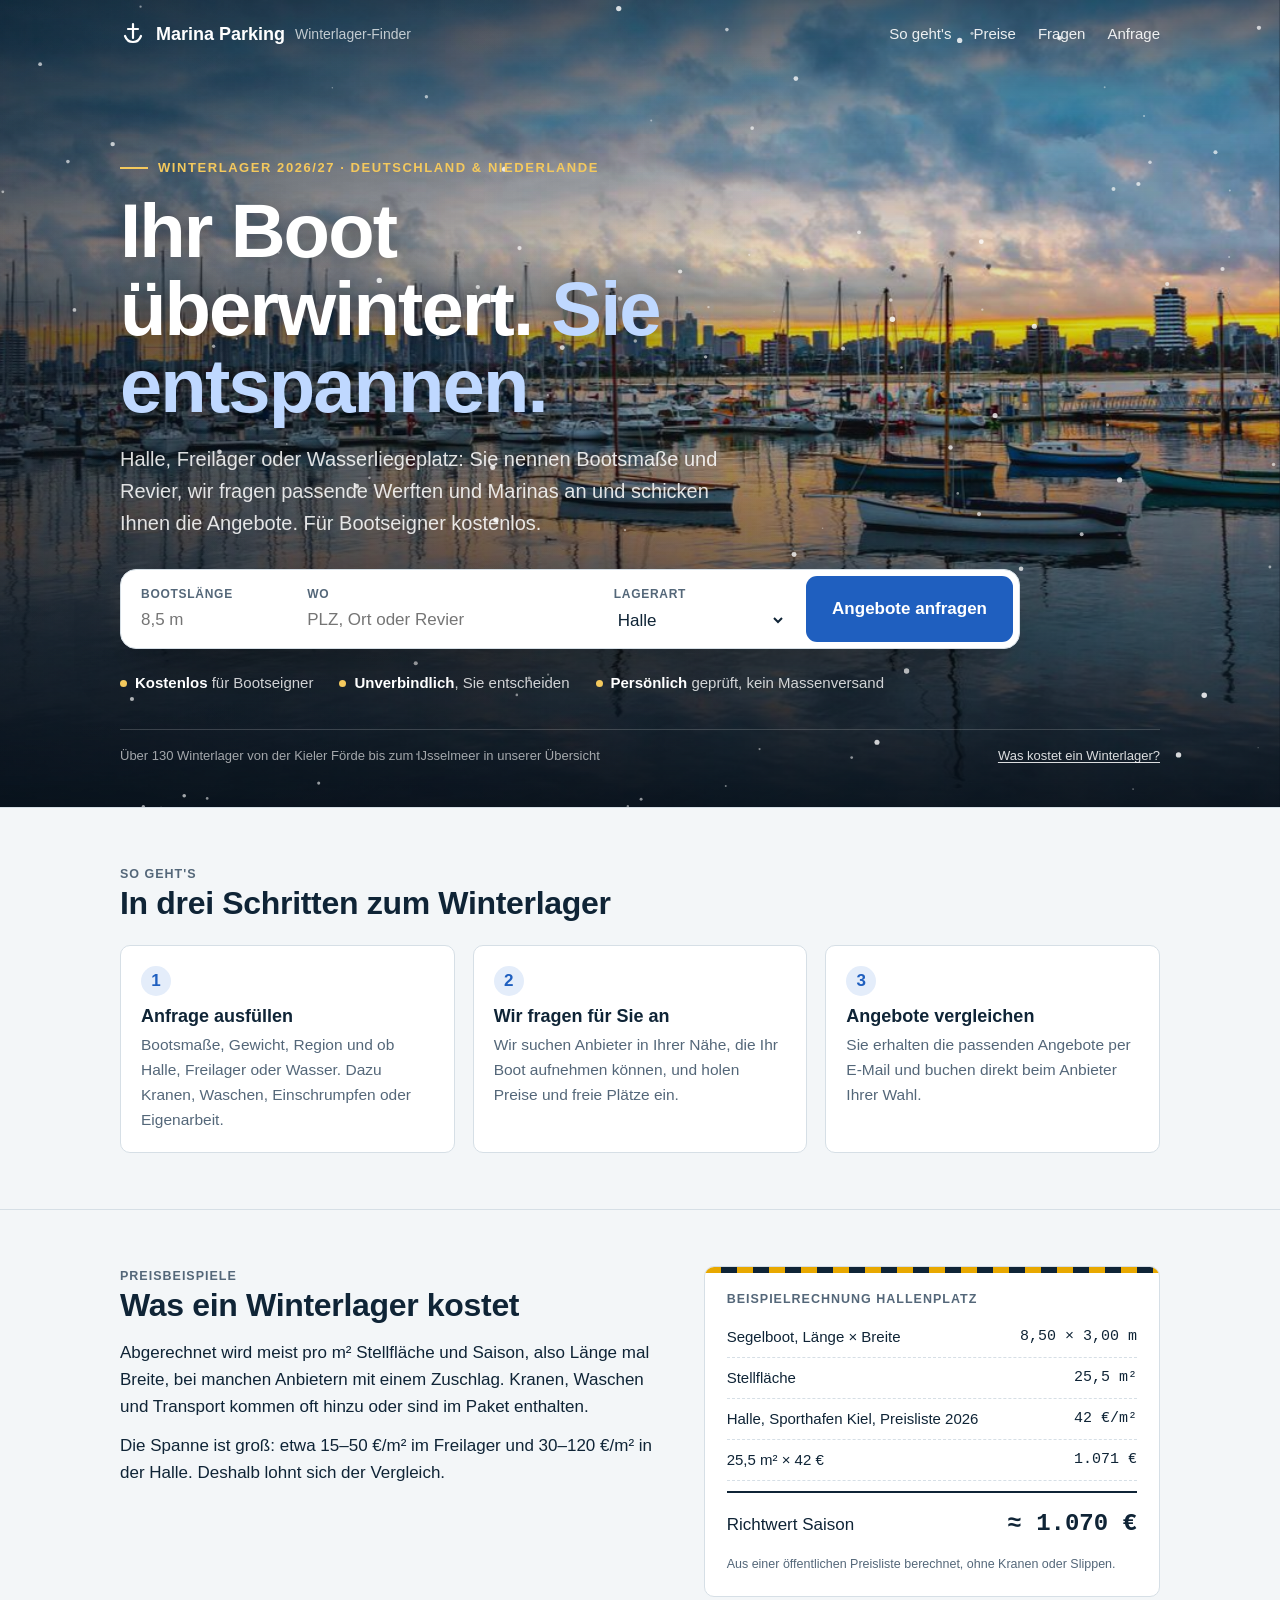
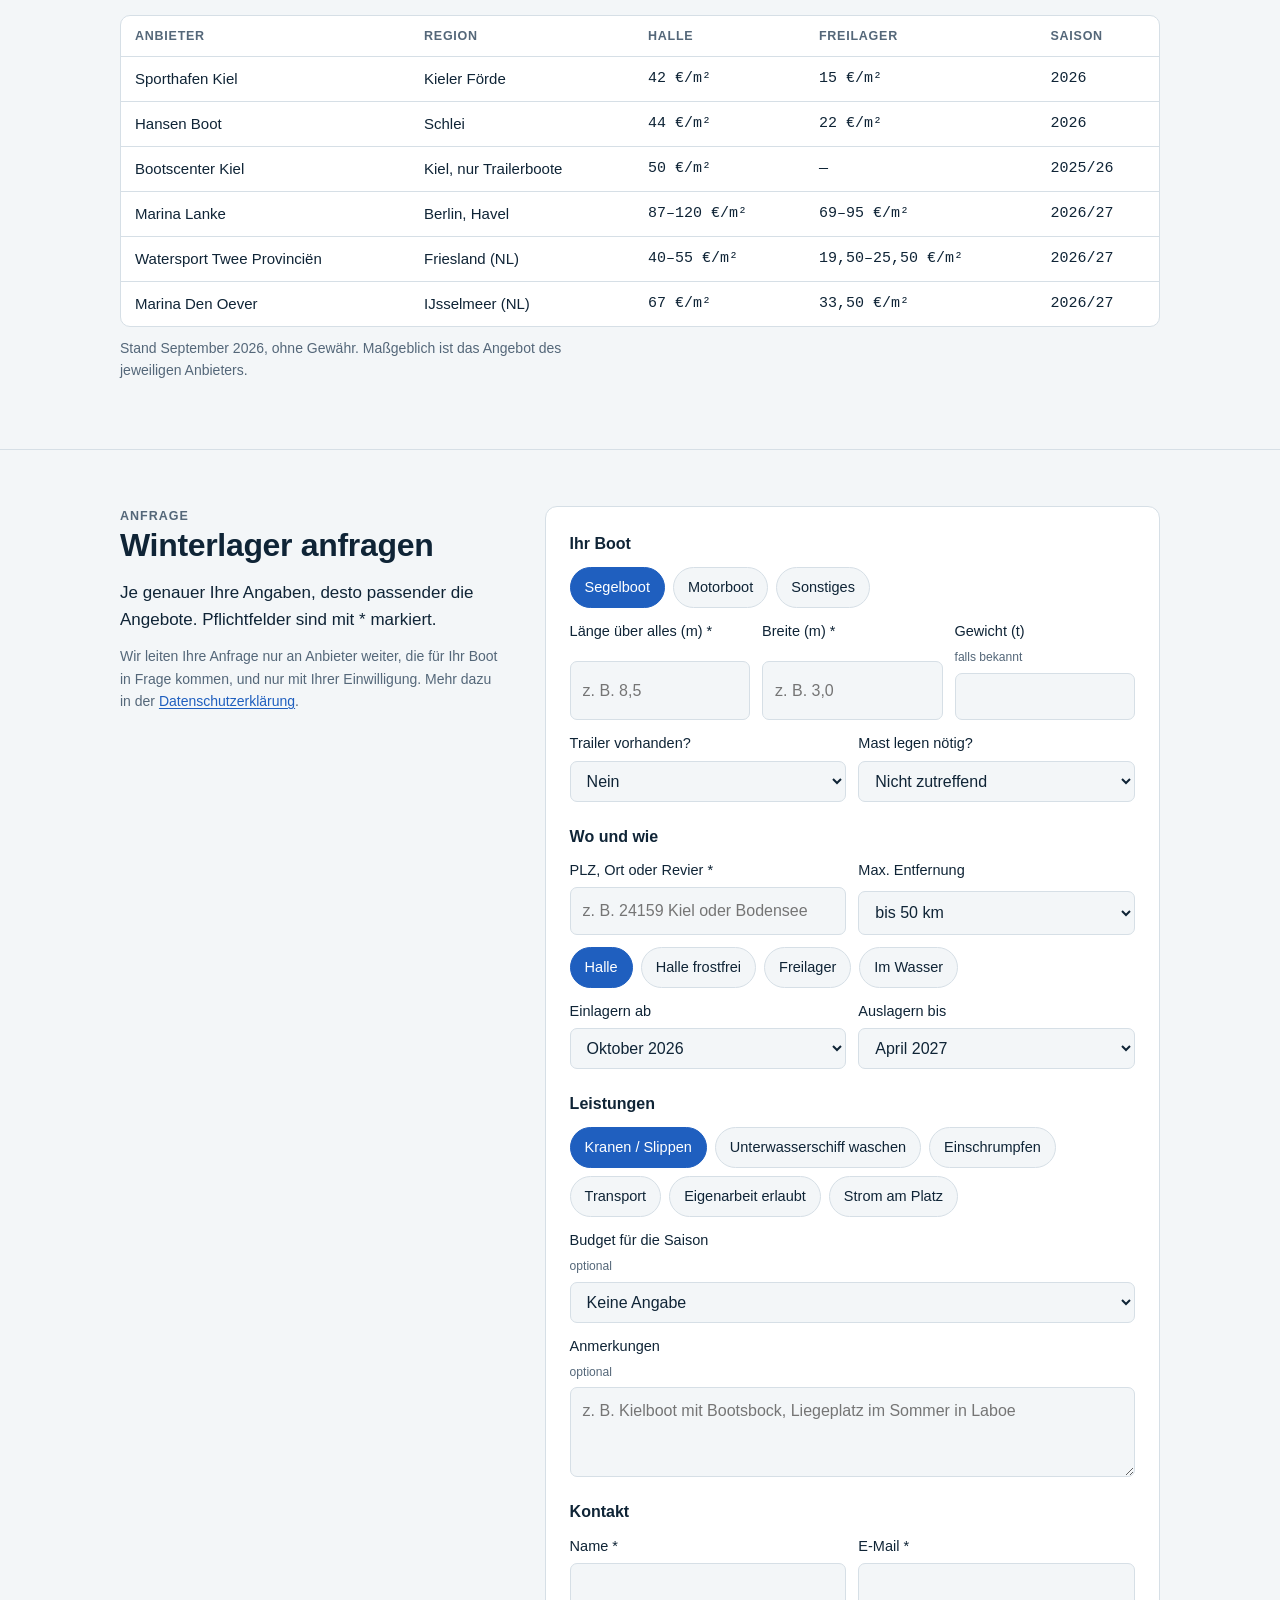
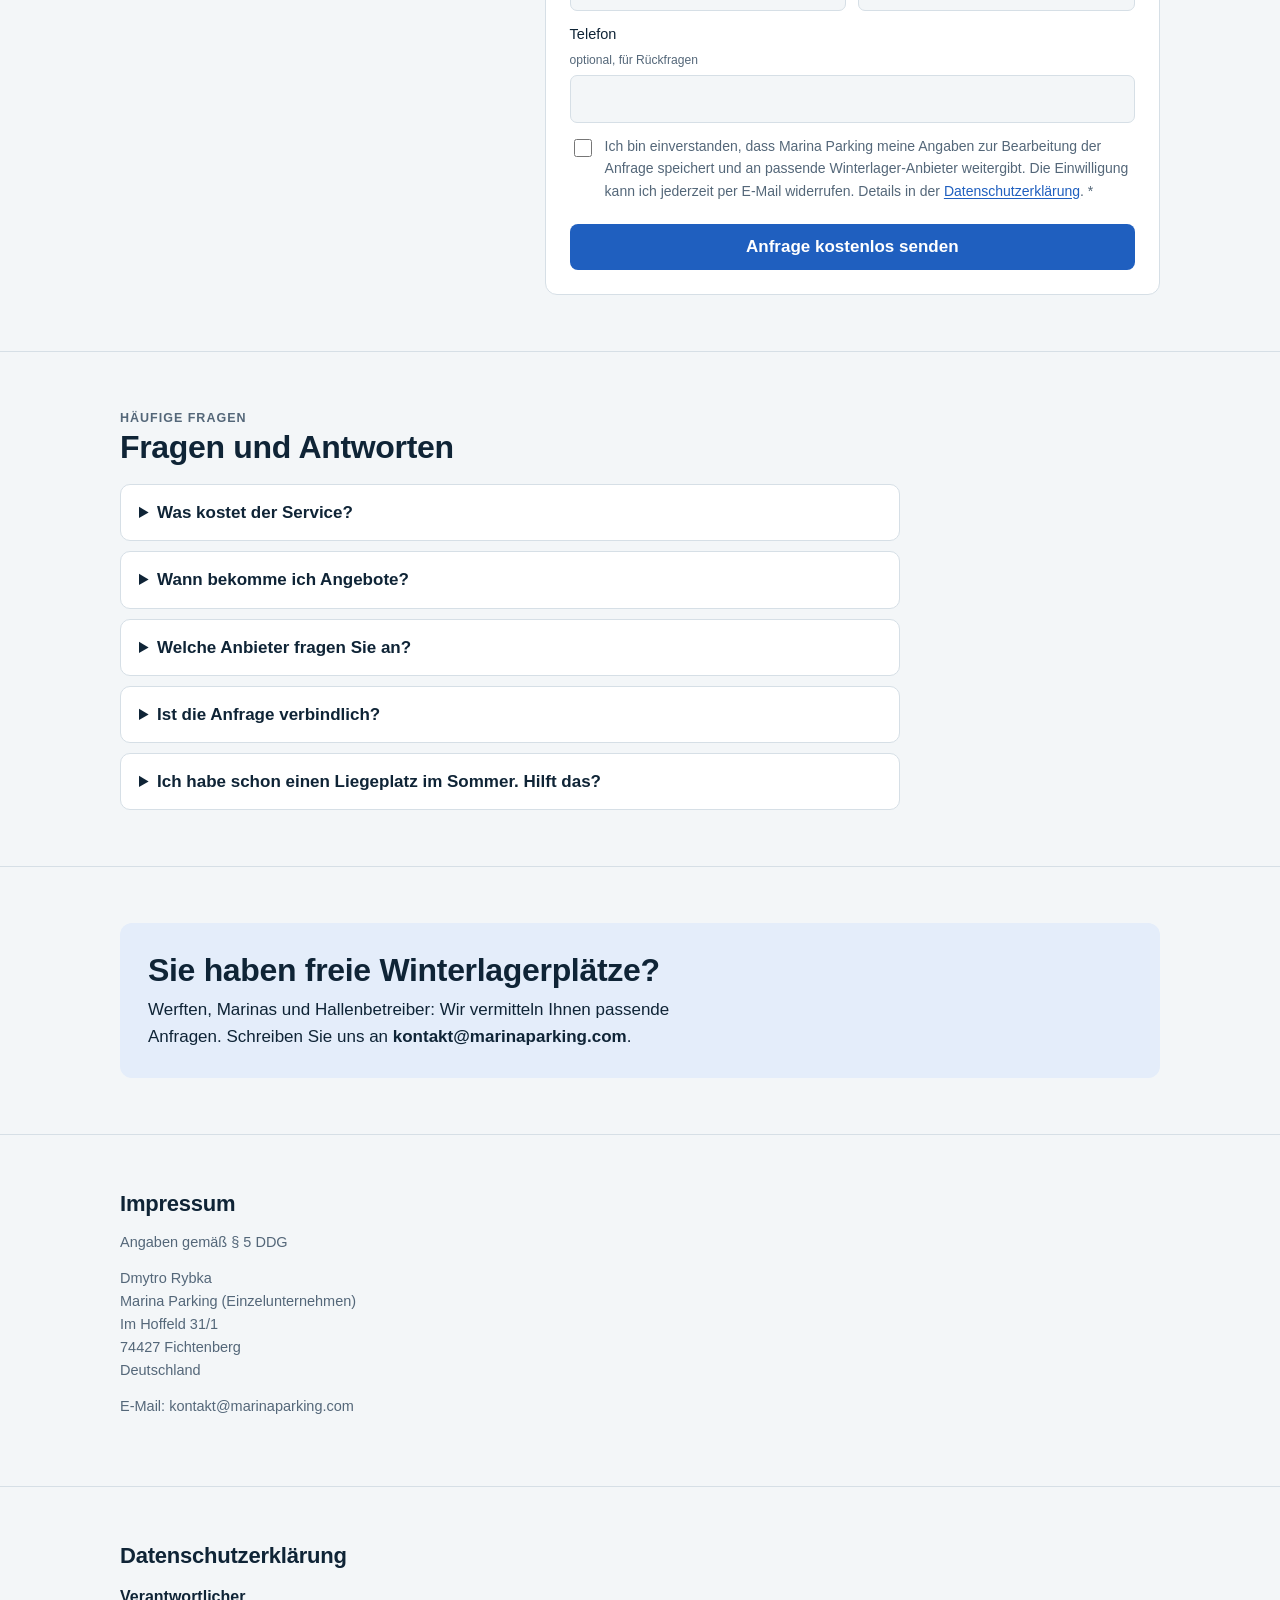
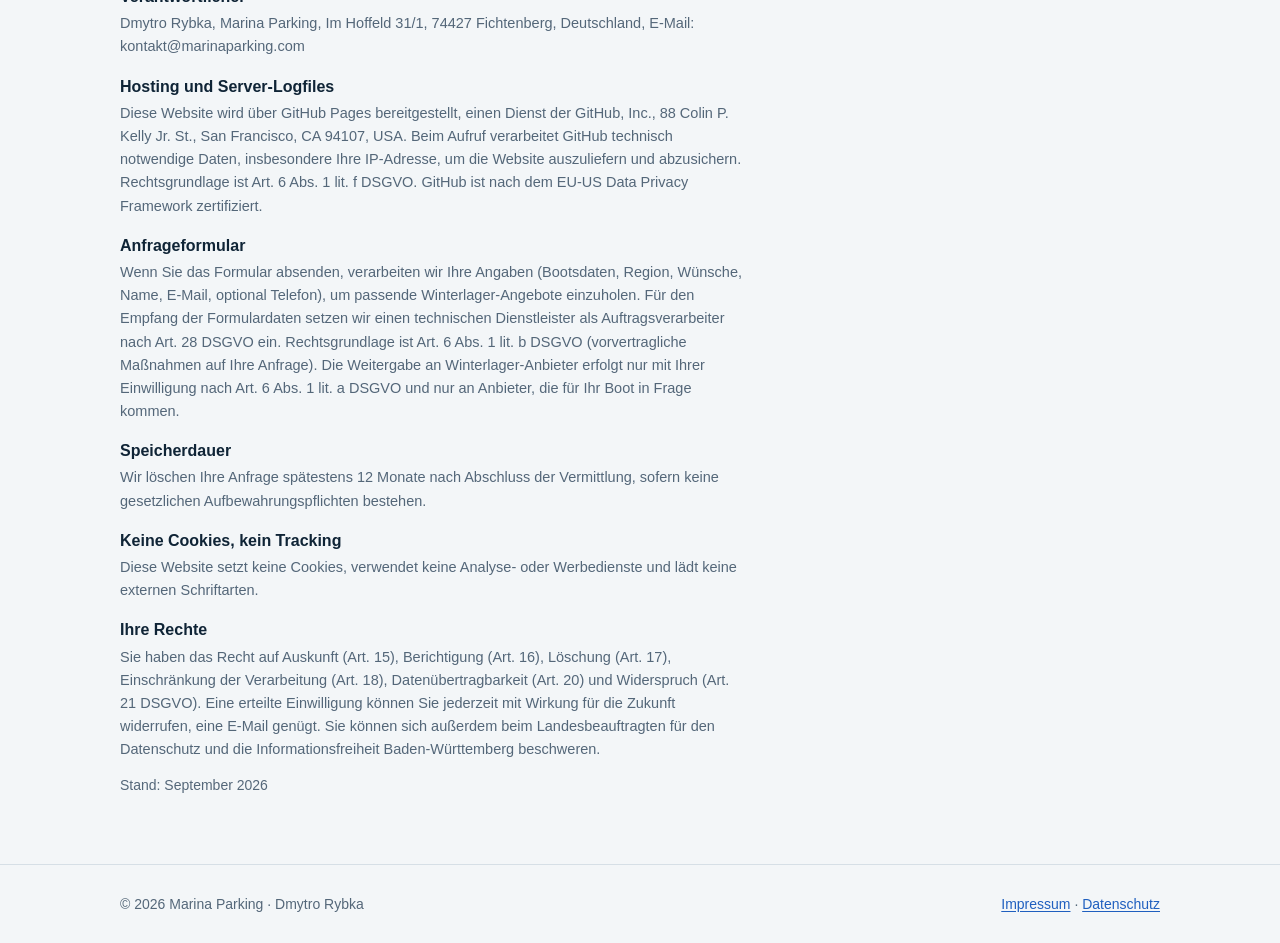
==== commit 589e4b2e: "Landing: readable dropdown options in dark mode Co-Authored-By: Claude Opus 5.5 <noreply@anthropic.c" ====
--- a/index.html
+++ b/index.html
@@ -74,6 +74,8 @@
 .quick label{display:grid;gap:2px;padding:9px 14px;border-radius:11px;font-size:12px;font-weight:600;letter-spacing:.06em;text-transform:uppercase;color:var(--muted);cursor:text}
 .quick label:hover{background:var(--ground)}
 .quick label input,.quick label select{border:0;border-radius:0;background:transparent;padding:0;min-height:26px;font:inherit;font-size:17px;font-weight:500;letter-spacing:0;text-transform:none;color:var(--ink);width:100%;outline:none}
+select option{background-color:var(--surface);color:var(--ink)}
+select option:checked{background-color:var(--wrap);color:var(--wrap-ink)}
 .quick label:focus-within{background:var(--ground);box-shadow:inset 0 0 0 2px var(--wrap)}
 .quick .cta{border-radius:11px;padding-inline:26px;white-space:nowrap}
 .hero .facts{display:flex;flex-wrap:wrap;gap:10px 26px;margin-top:22px;font-size:15px;color:rgba(255,255,255,.8)}
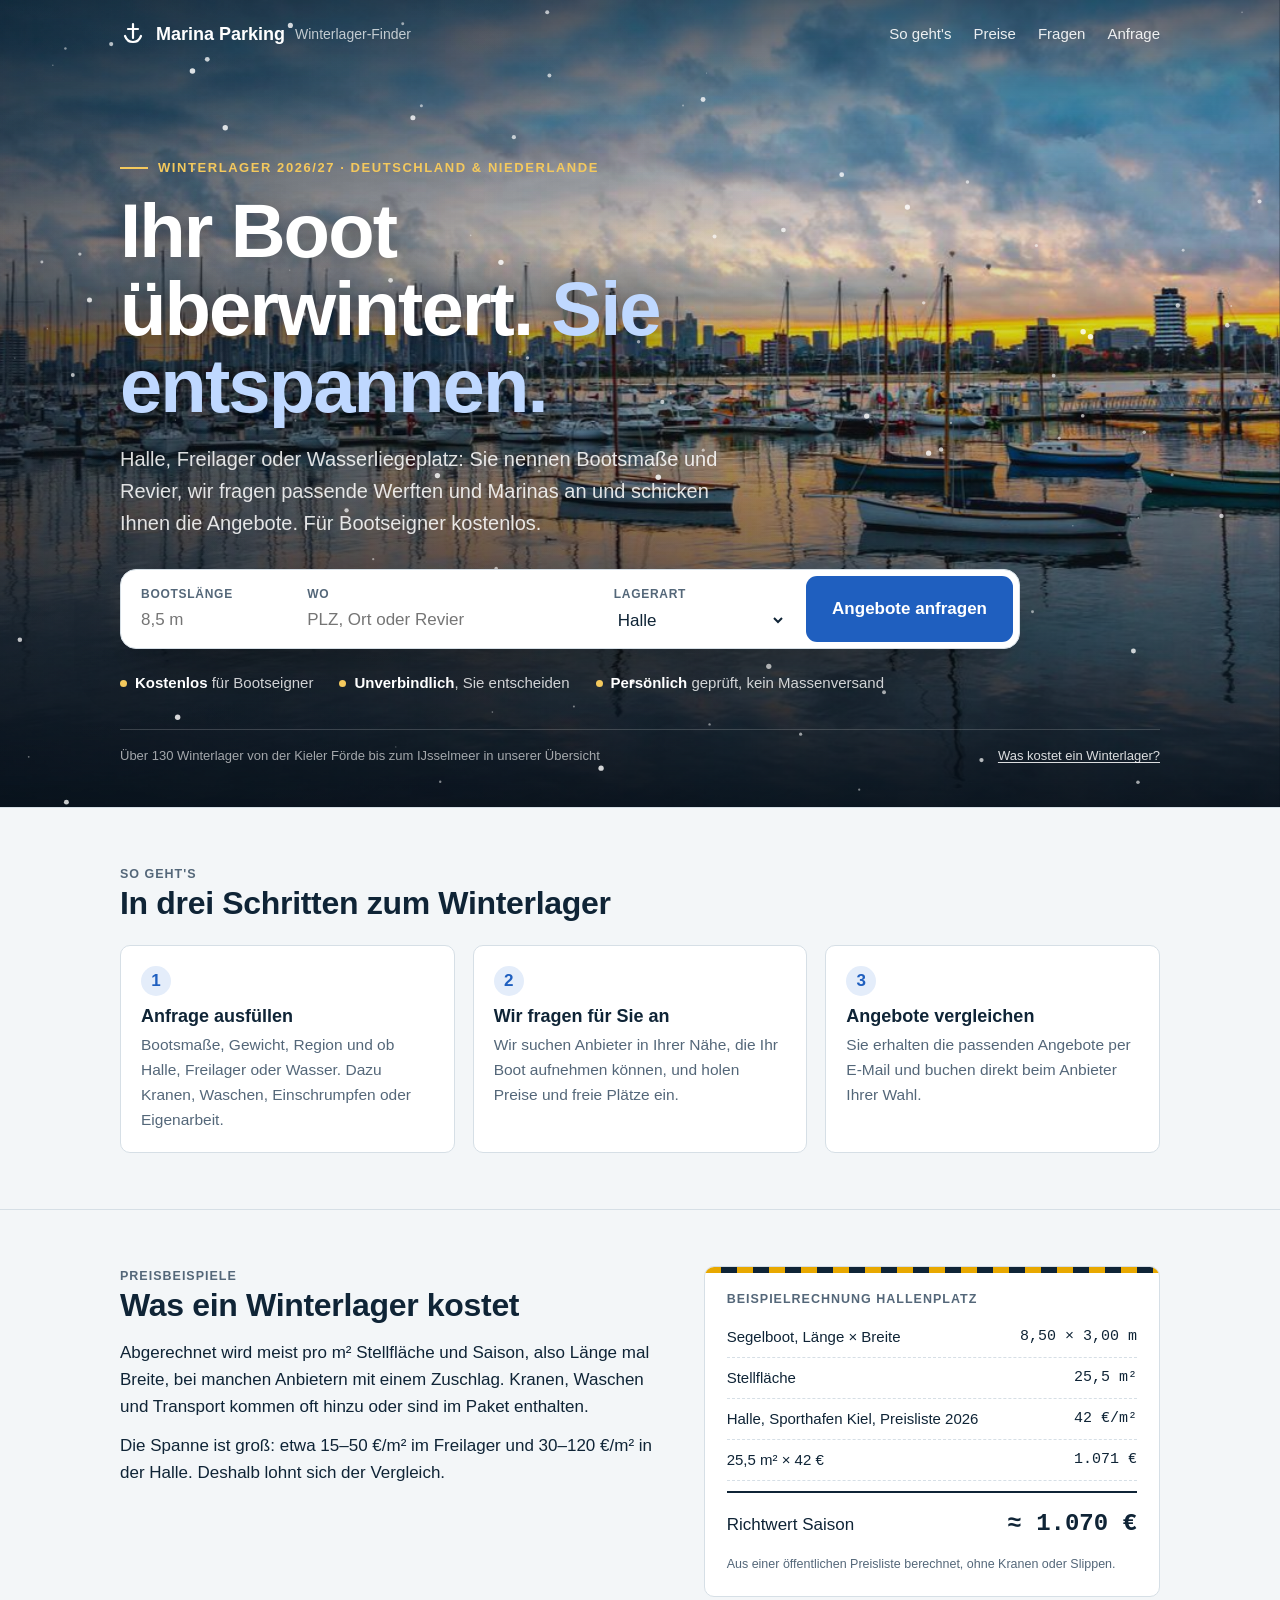
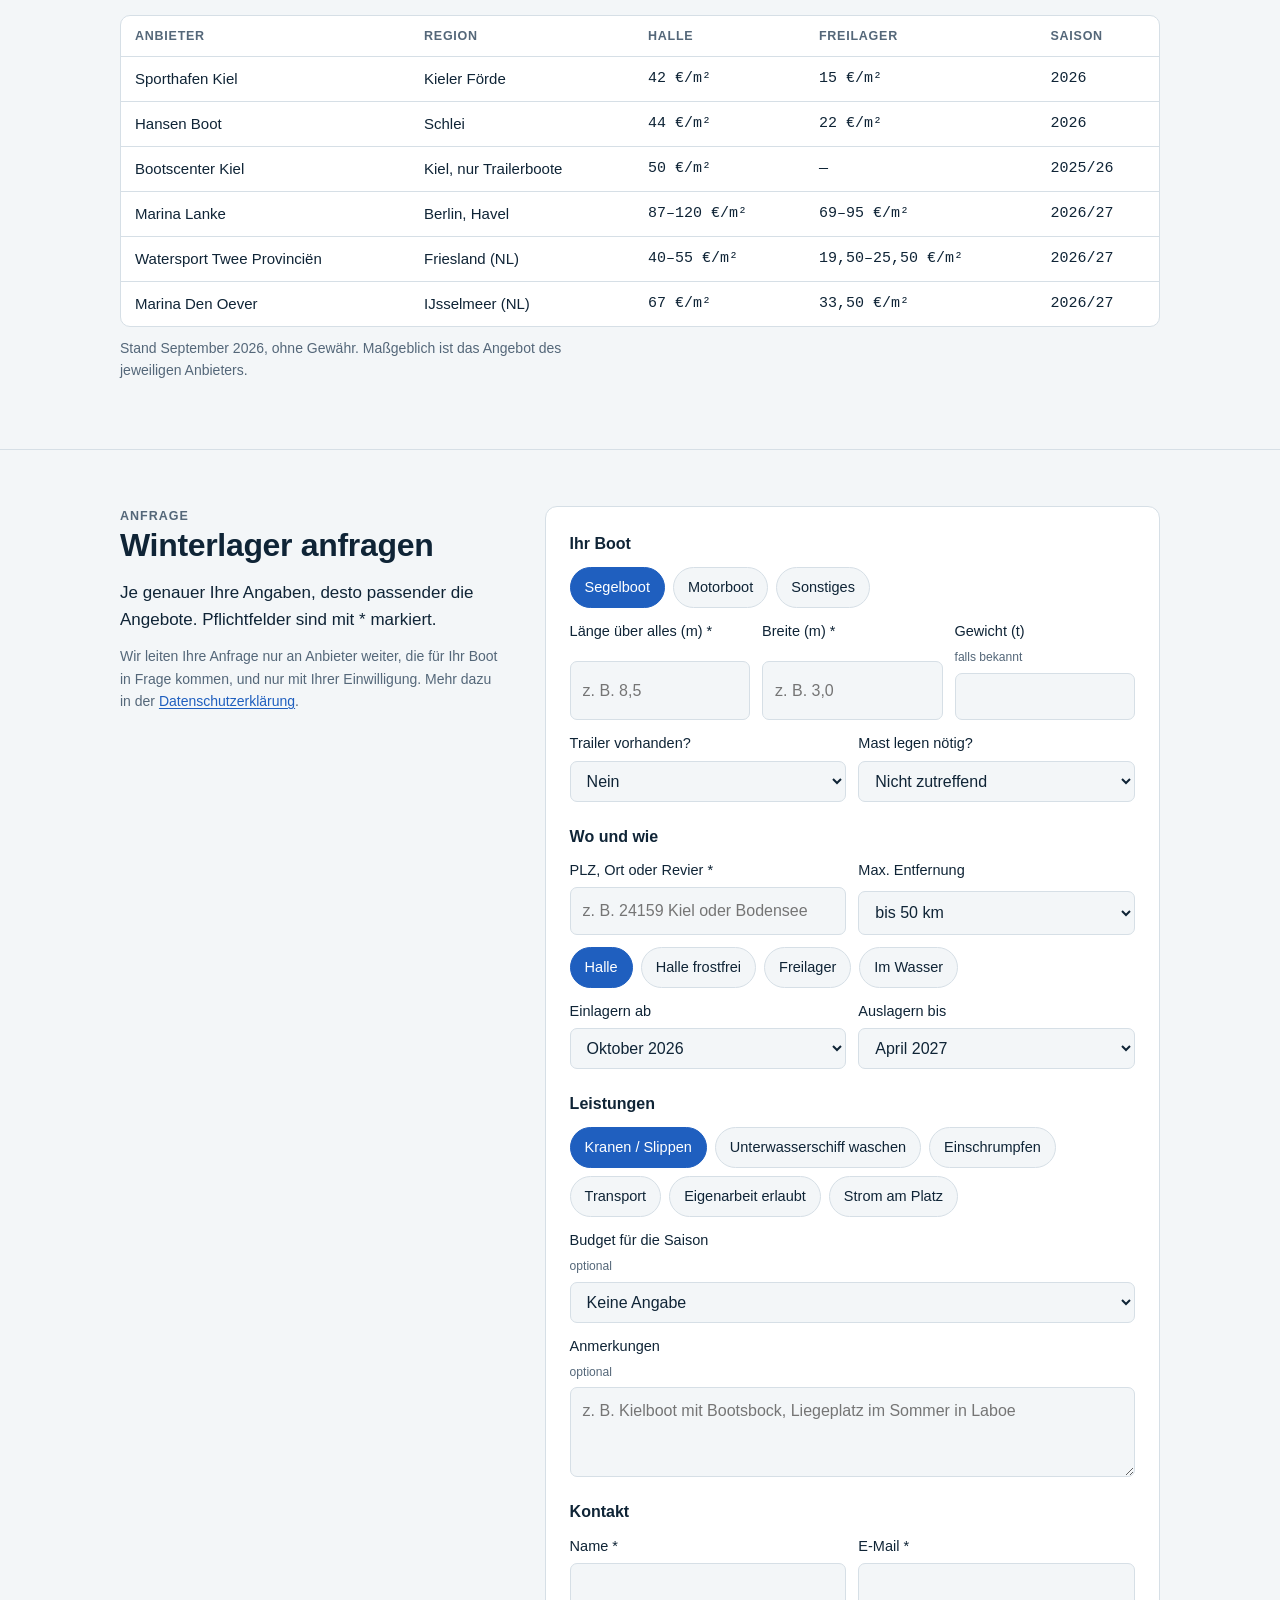
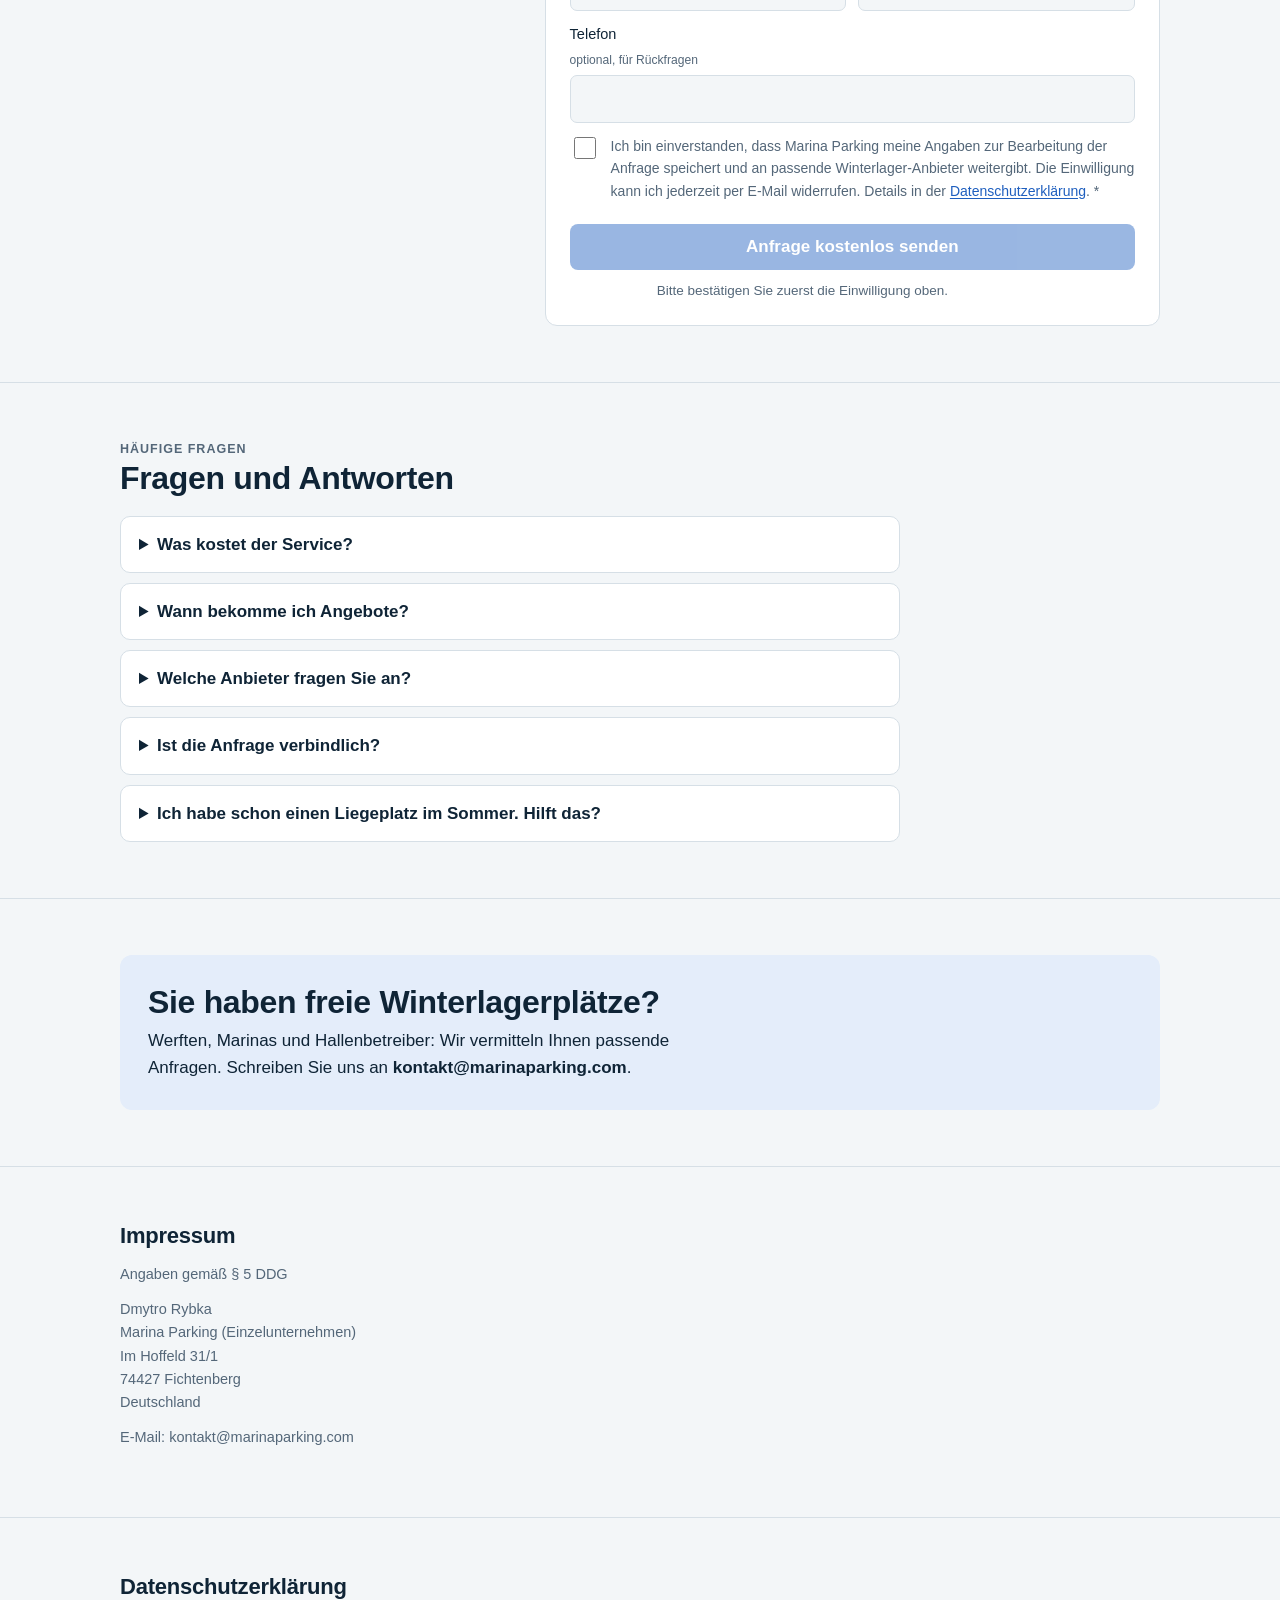
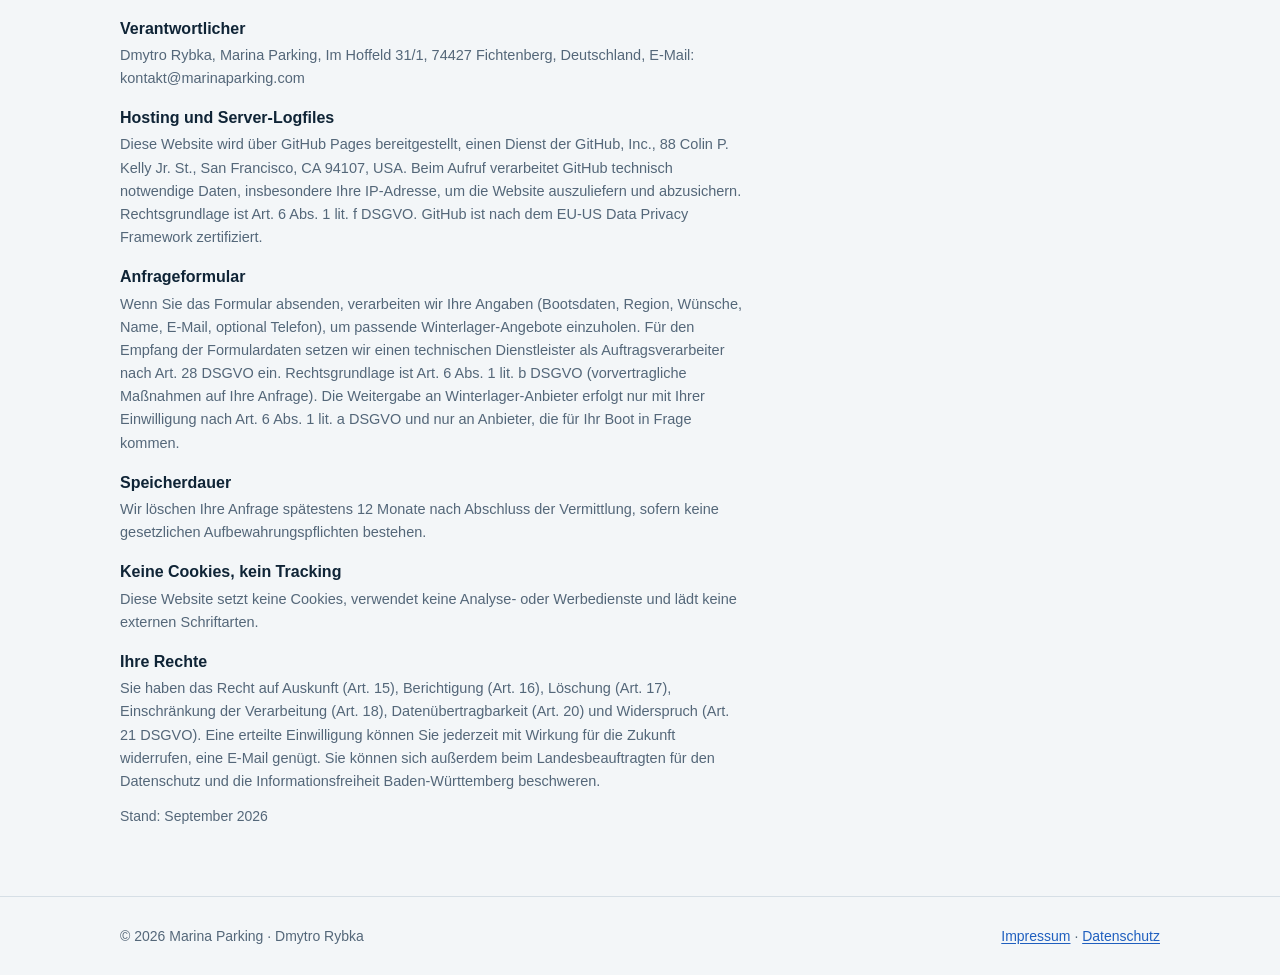
==== commit ab6872fd: "Landing: send button stays disabled until consent is given - Button disabled with a hint until the c" ====
--- a/index.html
+++ b/index.html
@@ -129,8 +129,12 @@
 .chip span{display:inline-block;padding:8px 14px;border:1px solid var(--rule);border-radius:999px;font-size:14.5px;background:var(--ground);cursor:pointer}
 .chip input:checked+span{background:var(--wrap);border-color:var(--wrap);color:var(--wrap-ink)}
 .chip input:focus-visible+span{outline:3px solid var(--crane);outline-offset:2px}
-.consent{display:flex;gap:10px;align-items:flex-start;font-size:14px;color:var(--muted)}
-.consent input{margin-top:4px;width:18px;height:18px;flex:none}
+.consent{display:flex;gap:12px;align-items:flex-start;font-size:14px;color:var(--muted);cursor:pointer;padding:12px;margin:-12px;border-radius:10px}
+.consent:hover{background:var(--ground)}
+.consent input{margin-top:2px;width:22px;height:22px;flex:none;accent-color:var(--wrap);cursor:pointer}
+.consent:has(input:checked){color:var(--ink)}
+.cta:disabled{opacity:.45;cursor:not-allowed;filter:none}
+.send-hint{font-size:13.5px;color:var(--muted);margin:-12px 0 0;text-align:center}
 .hp{position:absolute;left:-9999px}
 .status{font-size:15px;padding:12px 14px;border-radius:8px}
 .status.ok{background:color-mix(in srgb,var(--ok) 14%,transparent);color:var(--ok)}
@@ -319,7 +323,8 @@
       </fieldset>
 
       <div id="status" class="status" role="status" aria-live="polite" hidden></div>
-      <button class="cta" type="submit" id="senden">Anfrage kostenlos senden</button>
+      <button class="cta" type="submit" id="senden" disabled aria-describedby="send-hint">Anfrage kostenlos senden</button>
+      <p class="send-hint" id="send-hint">Bitte bestätigen Sie zuerst die Einwilligung oben.</p>
     </form>
   </div>
 </section>
@@ -387,8 +392,13 @@
   var FORM_ENDPOINT='';
   var host=location.hostname||'';
   var isPreview=/claude\.ai$|claudeusercontent|^$|localhost/.test(host) || location.protocol==='file:';
+  // Senden erst nach Einwilligung
+  var consent=document.getElementById('einwilligung'), hint=document.getElementById('send-hint'), sending=false;
+  function sync(){ if(sending) return; btn.disabled=!consent.checked; hint.hidden=consent.checked; }
+  consent.addEventListener('change',sync); form.addEventListener('reset',function(){setTimeout(sync,0);}); sync();
   form.addEventListener('submit',function(e){
     e.preventDefault();
+    if(!consent.checked){ sync(); consent.focus(); show('Bitte bestätigen Sie die Einwilligung, damit wir Ihre Anfrage bearbeiten können.',false); return; }
     var art=form.querySelectorAll('input[name=art]:checked').length;
     if(!form.checkValidity()){
       var bad=form.querySelector(':invalid'); if(bad){bad.focus();}
@@ -398,13 +408,13 @@
     if(isPreview){show('Vorschau: Das Formular ist geprüft, wird hier aber nicht gesendet. Auf marinaparking.com geht die Anfrage an uns.',true);return;}
     if(!FORM_ENDPOINT){show('Das Anfrageformular wird gerade eingerichtet und ist in Kürze verfügbar. Bitte versuchen Sie es in ein paar Tagen erneut.',false);return;}
     if(form.elements.firma_website.value){show('Danke! Ihre Anfrage ist angekommen.',true);return;}
-    btn.disabled=true; btn.textContent='Wird gesendet …';
+    sending=true; btn.disabled=true; btn.textContent='Wird gesendet …';
     var fd=new FormData(form); fd.delete('firma_website');
     fetch(FORM_ENDPOINT,{method:'POST',headers:{'Accept':'application/json'},body:fd})
       .then(function(r){ if(!r.ok) throw new Error(r.status);
         form.reset(); show('Danke! Ihre Anfrage ist angekommen. Sie erhalten die Angebote per E-Mail, in der Regel innerhalb von drei Werktagen.',true); })
       .catch(function(){ show('Die Anfrage konnte nicht gesendet werden. Bitte versuchen Sie es erneut oder schreiben Sie an kontakt@marinaparking.com.',false); })
-      .finally(function(){ btn.disabled=false; btn.textContent='Anfrage kostenlos senden'; });
+      .finally(function(){ sending=false; btn.textContent='Anfrage kostenlos senden'; sync(); });
   });
 })();
 
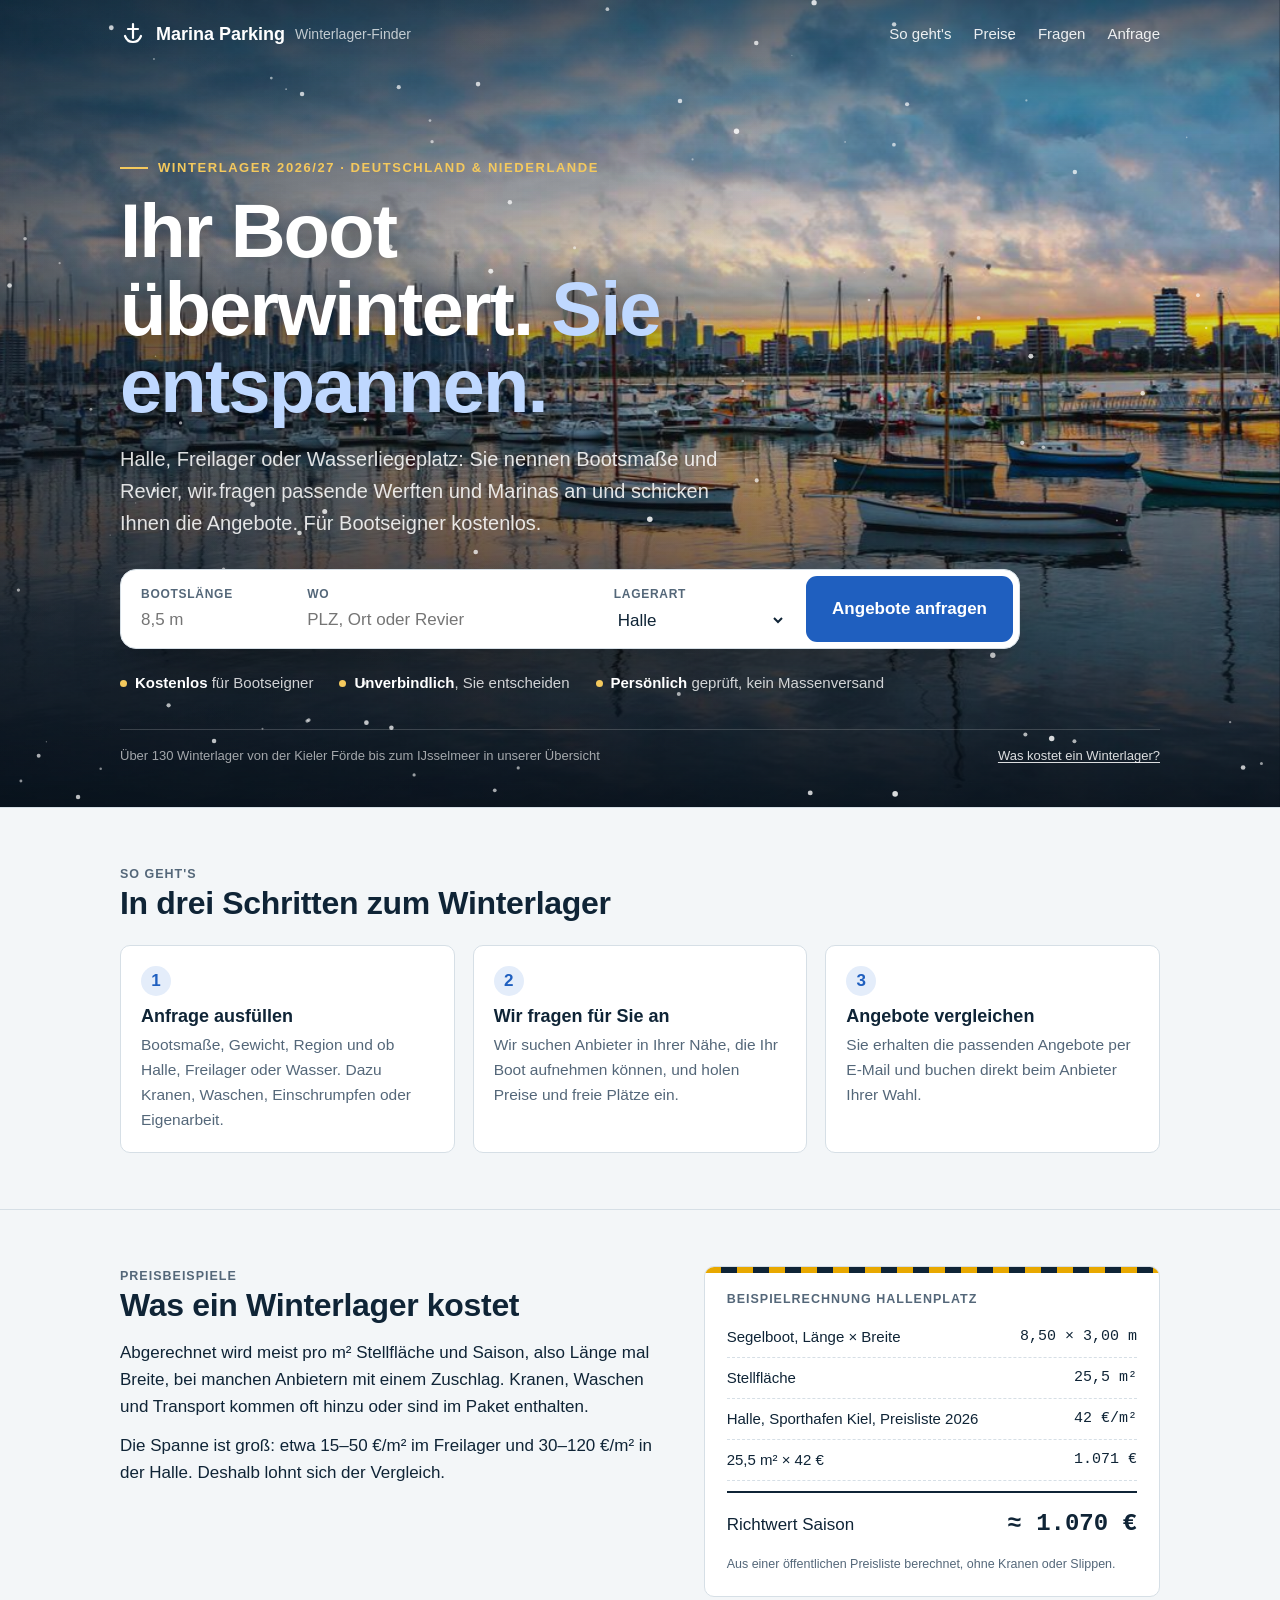
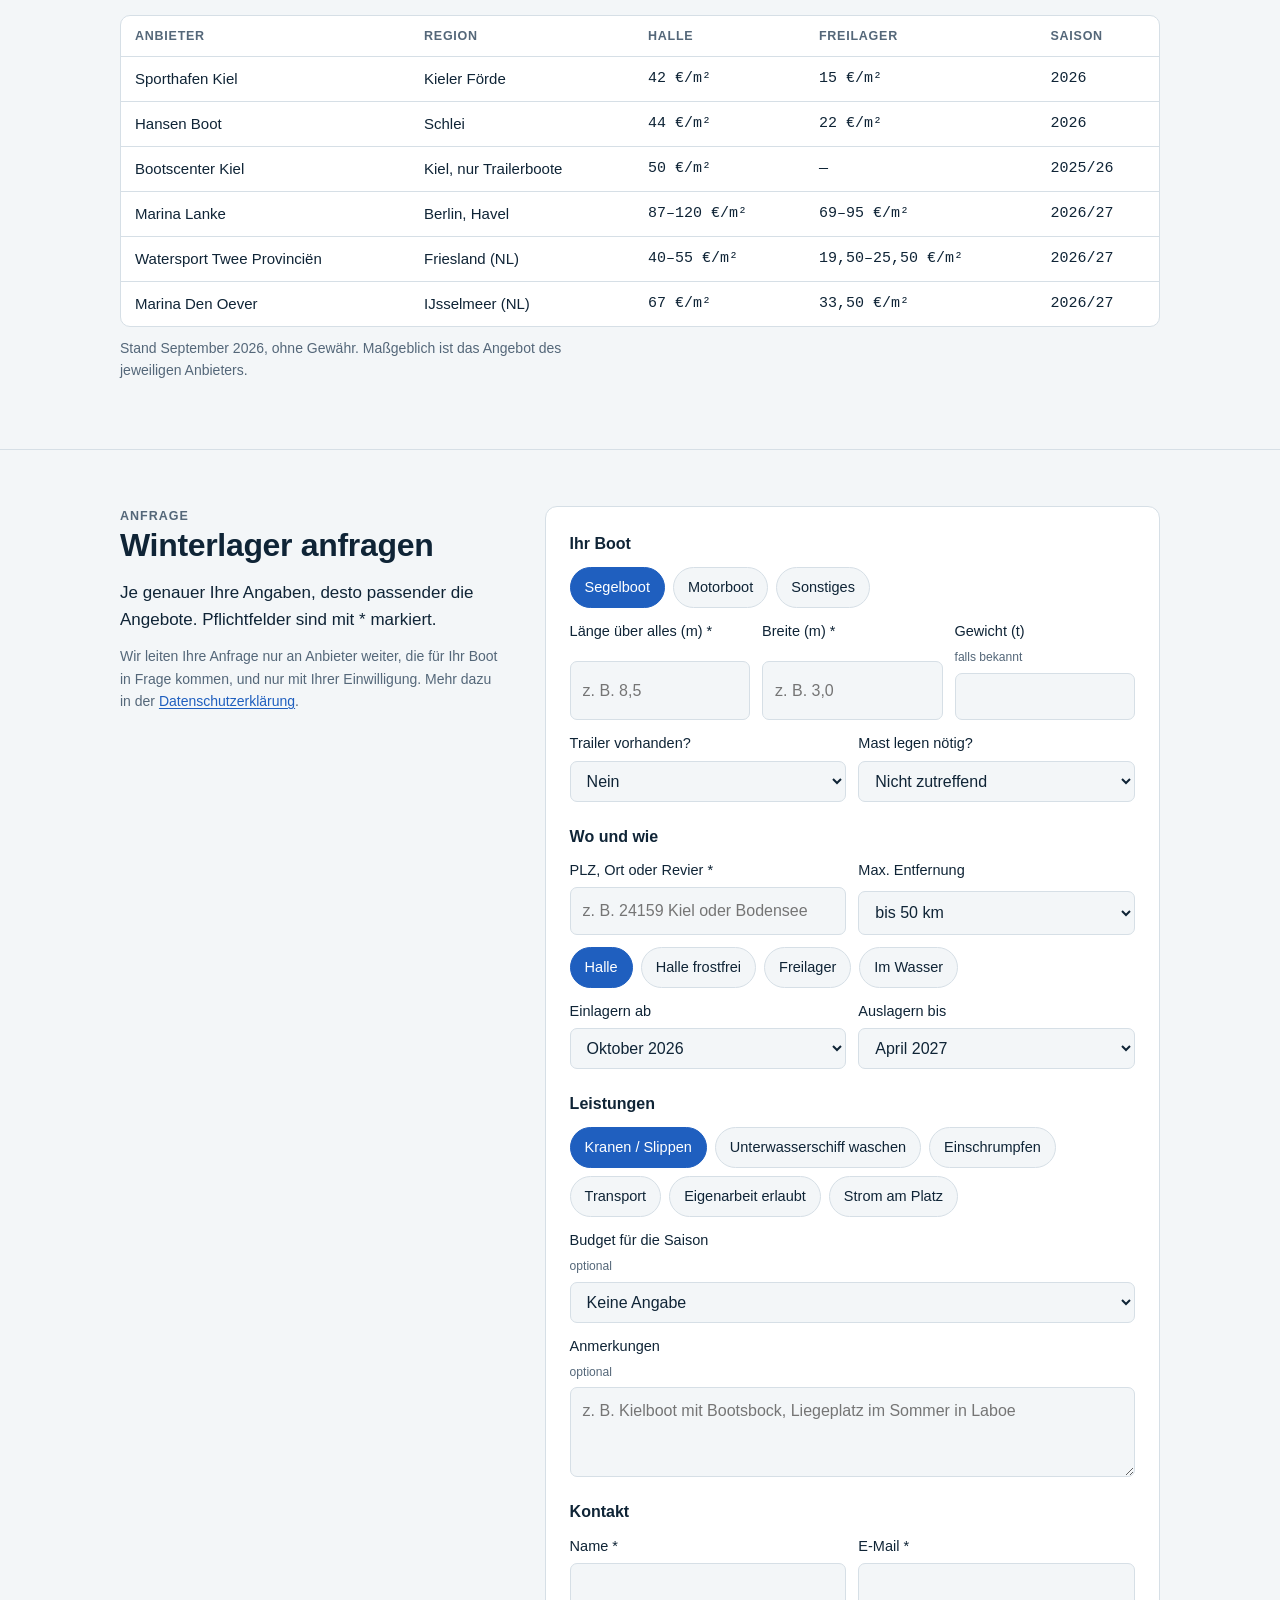
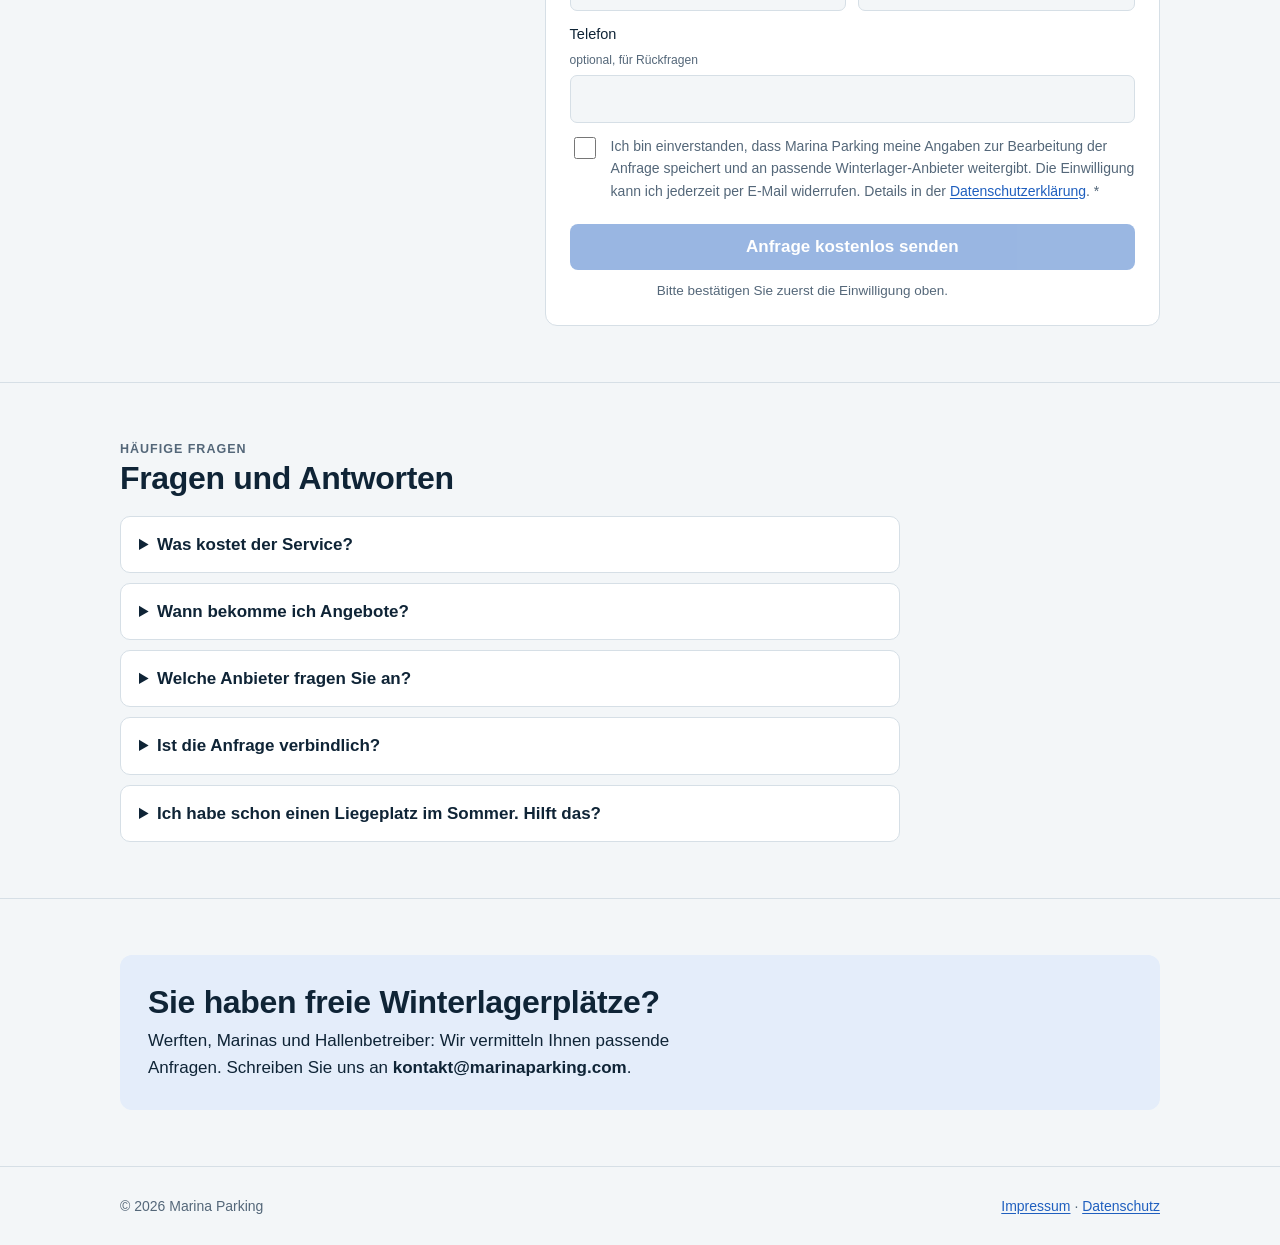
==== commit 35cb9e3a: "Landing: move Impressum and Datenschutz to their own pages; neutral autofill - /impressum/ and /date" ====
--- a/index.html
+++ b/index.html
@@ -74,6 +74,9 @@
 .quick label{display:grid;gap:2px;padding:9px 14px;border-radius:11px;font-size:12px;font-weight:600;letter-spacing:.06em;text-transform:uppercase;color:var(--muted);cursor:text}
 .quick label:hover{background:var(--ground)}
 .quick label input,.quick label select{border:0;border-radius:0;background:transparent;padding:0;min-height:26px;font:inherit;font-size:17px;font-weight:500;letter-spacing:0;text-transform:none;color:var(--ink);width:100%;outline:none}
+/* browser autofill: keep our own colours instead of the browser's highlight */
+input:-webkit-autofill,input:-webkit-autofill:hover,input:-webkit-autofill:focus,select:-webkit-autofill{-webkit-text-fill-color:var(--ink);caret-color:var(--ink);transition:background-color 99999s ease-out 0s}
+input:autofill{background-image:none;filter:none}
 select option{background-color:var(--surface);color:var(--ink)}
 select option:checked{background-color:var(--wrap);color:var(--wrap-ink)}
 .quick label:focus-within{background:var(--ground);box-shadow:inset 0 0 0 2px var(--wrap)}
@@ -148,10 +151,6 @@
 .yards{background:var(--wrap-soft);border-radius:12px;padding:28px;display:flex;flex-wrap:wrap;gap:18px;justify-content:space-between;align-items:center}
 .yards p{margin:0}
 
-.legal{font-size:14.5px;color:var(--muted)}
-.legal h2{font-size:22px;color:var(--ink)}
-.legal h3{font-size:16px;color:var(--ink);margin-top:18px}
-.legal p,.legal ul{max-width:78ch}
 footer{padding-block:28px;border-top:1px solid var(--rule);font-size:14px;color:var(--muted)}
 footer .wrap{display:flex;flex-wrap:wrap;gap:10px 22px;justify-content:space-between}
 
@@ -255,7 +254,7 @@
       <div class="label">Anfrage</div>
       <h2>Winterlager anfragen</h2>
       <p>Je genauer Ihre Angaben, desto passender die Angebote. Pflichtfelder sind mit * markiert.</p>
-      <p class="note">Wir leiten Ihre Anfrage nur an Anbieter weiter, die für Ihr Boot in Frage kommen, und nur mit Ihrer Einwilligung. Mehr dazu in der <a href="#datenschutz">Datenschutzerklärung</a>.</p>
+      <p class="note">Wir leiten Ihre Anfrage nur an Anbieter weiter, die für Ihr Boot in Frage kommen, und nur mit Ihrer Einwilligung. Mehr dazu in der <a href="datenschutz/">Datenschutzerklärung</a>.</p>
     </div>
 
     <form id="lead" name="winterlager" method="POST" novalidate>
@@ -319,7 +318,7 @@
           <label class="f">E-Mail *<input type="email" id="email" name="email" required autocomplete="email"></label>
         </div>
         <label class="f">Telefon <small>optional, für Rückfragen</small><input type="tel" id="telefon" name="telefon" autocomplete="tel"></label>
-        <label class="consent"><input type="checkbox" id="einwilligung" name="einwilligung" value="ja" required><span>Ich bin einverstanden, dass Marina Parking meine Angaben zur Bearbeitung der Anfrage speichert und an passende Winterlager-Anbieter weitergibt. Die Einwilligung kann ich jederzeit per E-Mail widerrufen. Details in der <a href="#datenschutz">Datenschutzerklärung</a>. *</span></label>
+        <label class="consent"><input type="checkbox" id="einwilligung" name="einwilligung" value="ja" required><span>Ich bin einverstanden, dass Marina Parking meine Angaben zur Bearbeitung der Anfrage speichert und an passende Winterlager-Anbieter weitergibt. Die Einwilligung kann ich jederzeit per E-Mail widerrufen. Details in der <a href="datenschutz/">Datenschutzerklärung</a>. *</span></label>
       </fieldset>
 
       <div id="status" class="status" role="status" aria-live="polite" hidden></div>
@@ -351,37 +350,10 @@
   </div>
 </section>
 
-<section class="legal" id="impressum">
-  <div class="wrap">
-    <h2>Impressum</h2>
-    <p>Angaben gemäß § 5 DDG</p>
-    <p>Dmytro Rybka<br>Marina Parking (Einzelunternehmen)<br>Im Hoffeld 31/1<br>74427 Fichtenberg<br>Deutschland</p>
-    <p>E-Mail: kontakt@marinaparking.com</p>
-  </div>
-</section>
-
-<section class="legal" id="datenschutz">
-  <div class="wrap">
-    <h2>Datenschutzerklärung</h2>
-    <h3>Verantwortlicher</h3>
-    <p>Dmytro Rybka, Marina Parking, Im Hoffeld 31/1, 74427 Fichtenberg, Deutschland, E-Mail: kontakt@marinaparking.com</p>
-    <h3>Hosting und Server-Logfiles</h3>
-    <p>Diese Website wird über GitHub Pages bereitgestellt, einen Dienst der GitHub, Inc., 88 Colin P. Kelly Jr. St., San Francisco, CA 94107, USA. Beim Aufruf verarbeitet GitHub technisch notwendige Daten, insbesondere Ihre IP-Adresse, um die Website auszuliefern und abzusichern. Rechtsgrundlage ist Art. 6 Abs. 1 lit. f DSGVO. GitHub ist nach dem EU-US Data Privacy Framework zertifiziert.</p>
-    <h3>Anfrageformular</h3>
-    <p>Wenn Sie das Formular absenden, verarbeiten wir Ihre Angaben (Bootsdaten, Region, Wünsche, Name, E-Mail, optional Telefon), um passende Winterlager-Angebote einzuholen. Für den Empfang der Formulardaten setzen wir einen technischen Dienstleister als Auftragsverarbeiter nach Art. 28 DSGVO ein. Rechtsgrundlage ist Art. 6 Abs. 1 lit. b DSGVO (vorvertragliche Maßnahmen auf Ihre Anfrage). Die Weitergabe an Winterlager-Anbieter erfolgt nur mit Ihrer Einwilligung nach Art. 6 Abs. 1 lit. a DSGVO und nur an Anbieter, die für Ihr Boot in Frage kommen.</p>
-    <h3>Speicherdauer</h3>
-    <p>Wir löschen Ihre Anfrage spätestens 12 Monate nach Abschluss der Vermittlung, sofern keine gesetzlichen Aufbewahrungspflichten bestehen.</p>
-    <h3>Keine Cookies, kein Tracking</h3>
-    <p>Diese Website setzt keine Cookies, verwendet keine Analyse- oder Werbedienste und lädt keine externen Schriftarten.</p>
-    <h3>Ihre Rechte</h3>
-    <p>Sie haben das Recht auf Auskunft (Art. 15), Berichtigung (Art. 16), Löschung (Art. 17), Einschränkung der Verarbeitung (Art. 18), Datenübertragbarkeit (Art. 20) und Widerspruch (Art. 21 DSGVO). Eine erteilte Einwilligung können Sie jederzeit mit Wirkung für die Zukunft widerrufen, eine E-Mail genügt. Sie können sich außerdem beim Landesbeauftragten für den Datenschutz und die Informationsfreiheit Baden-Württemberg beschweren.</p>
-    <p class="note">Stand: September 2026</p>
-  </div>
-</section>
 </main>
 
 <footer>
-  <div class="wrap"><span>© 2026 Marina Parking · Dmytro Rybka</span><span><a href="#impressum">Impressum</a> · <a href="#datenschutz">Datenschutz</a></span></div>
+  <div class="wrap"><span>© 2026 Marina Parking</span><span><a href="impressum/">Impressum</a> · <a href="datenschutz/">Datenschutz</a></span></div>
 </footer>
 
 <script>
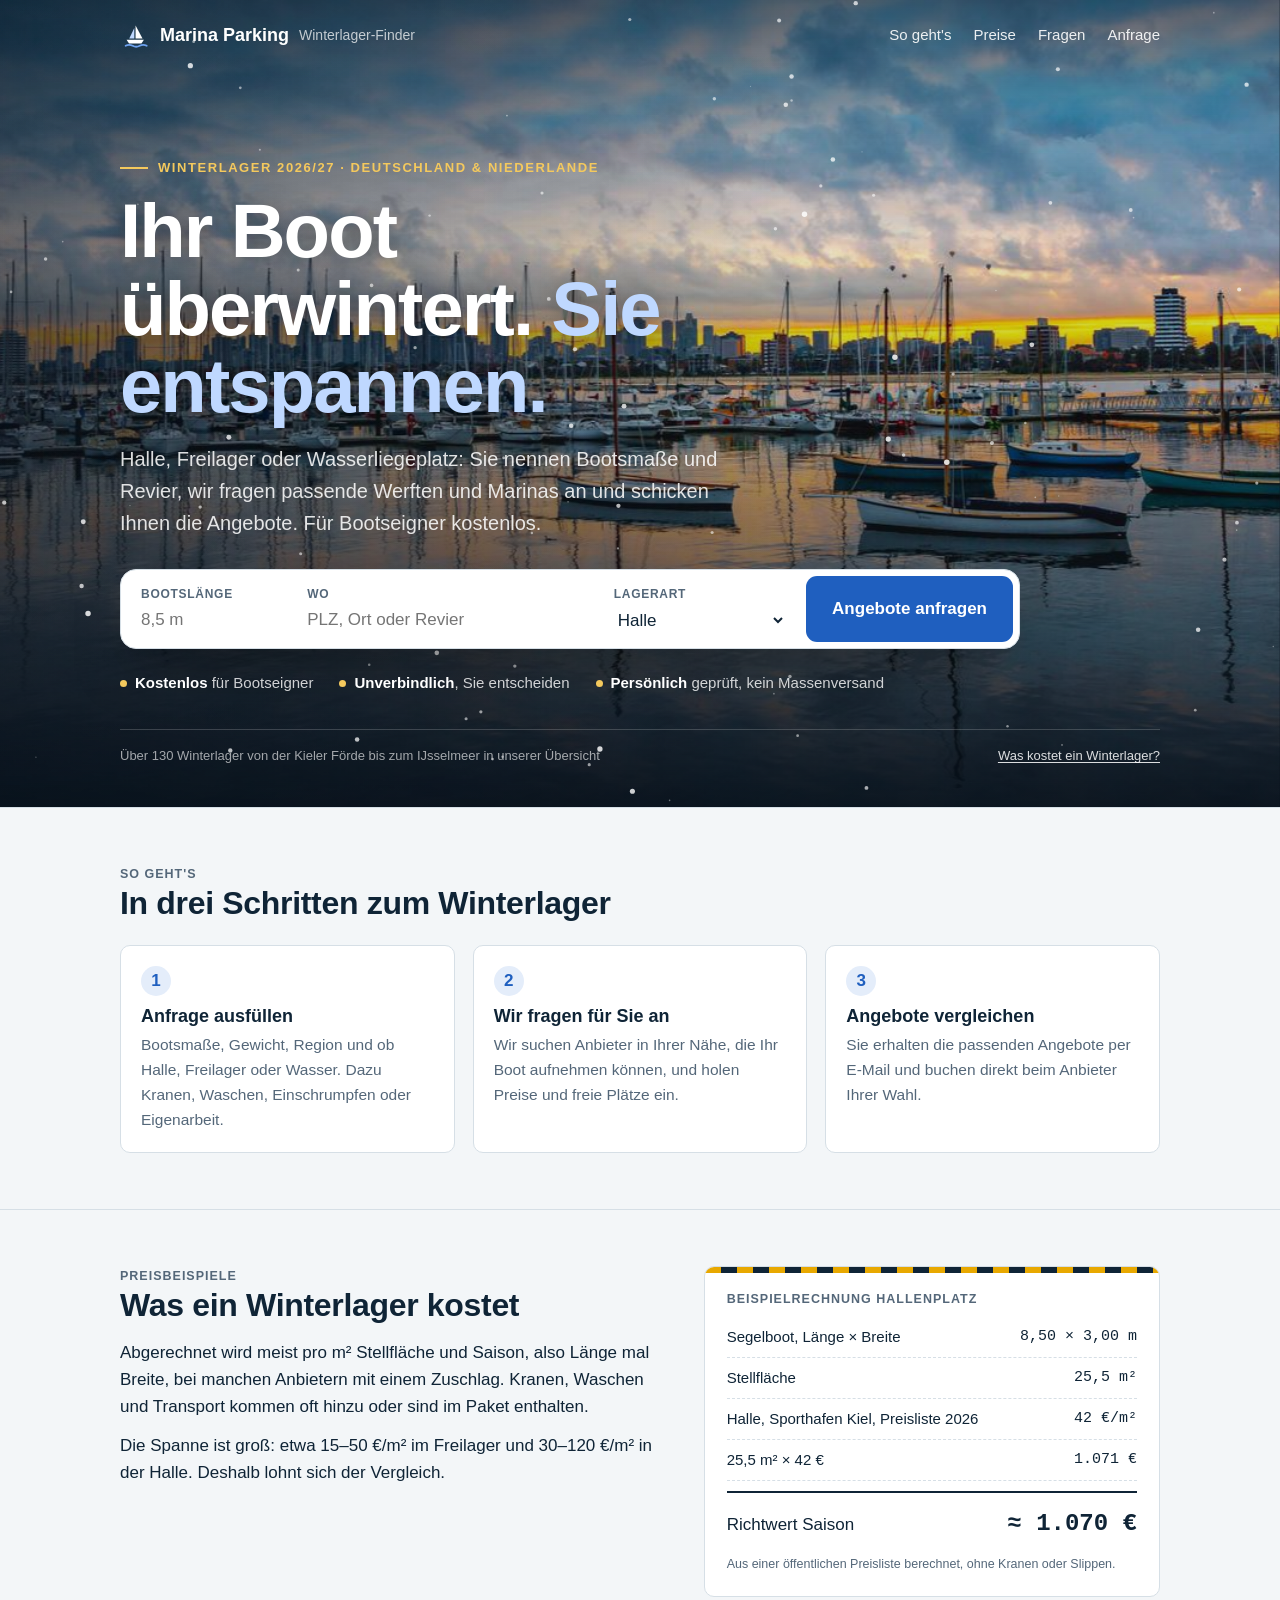
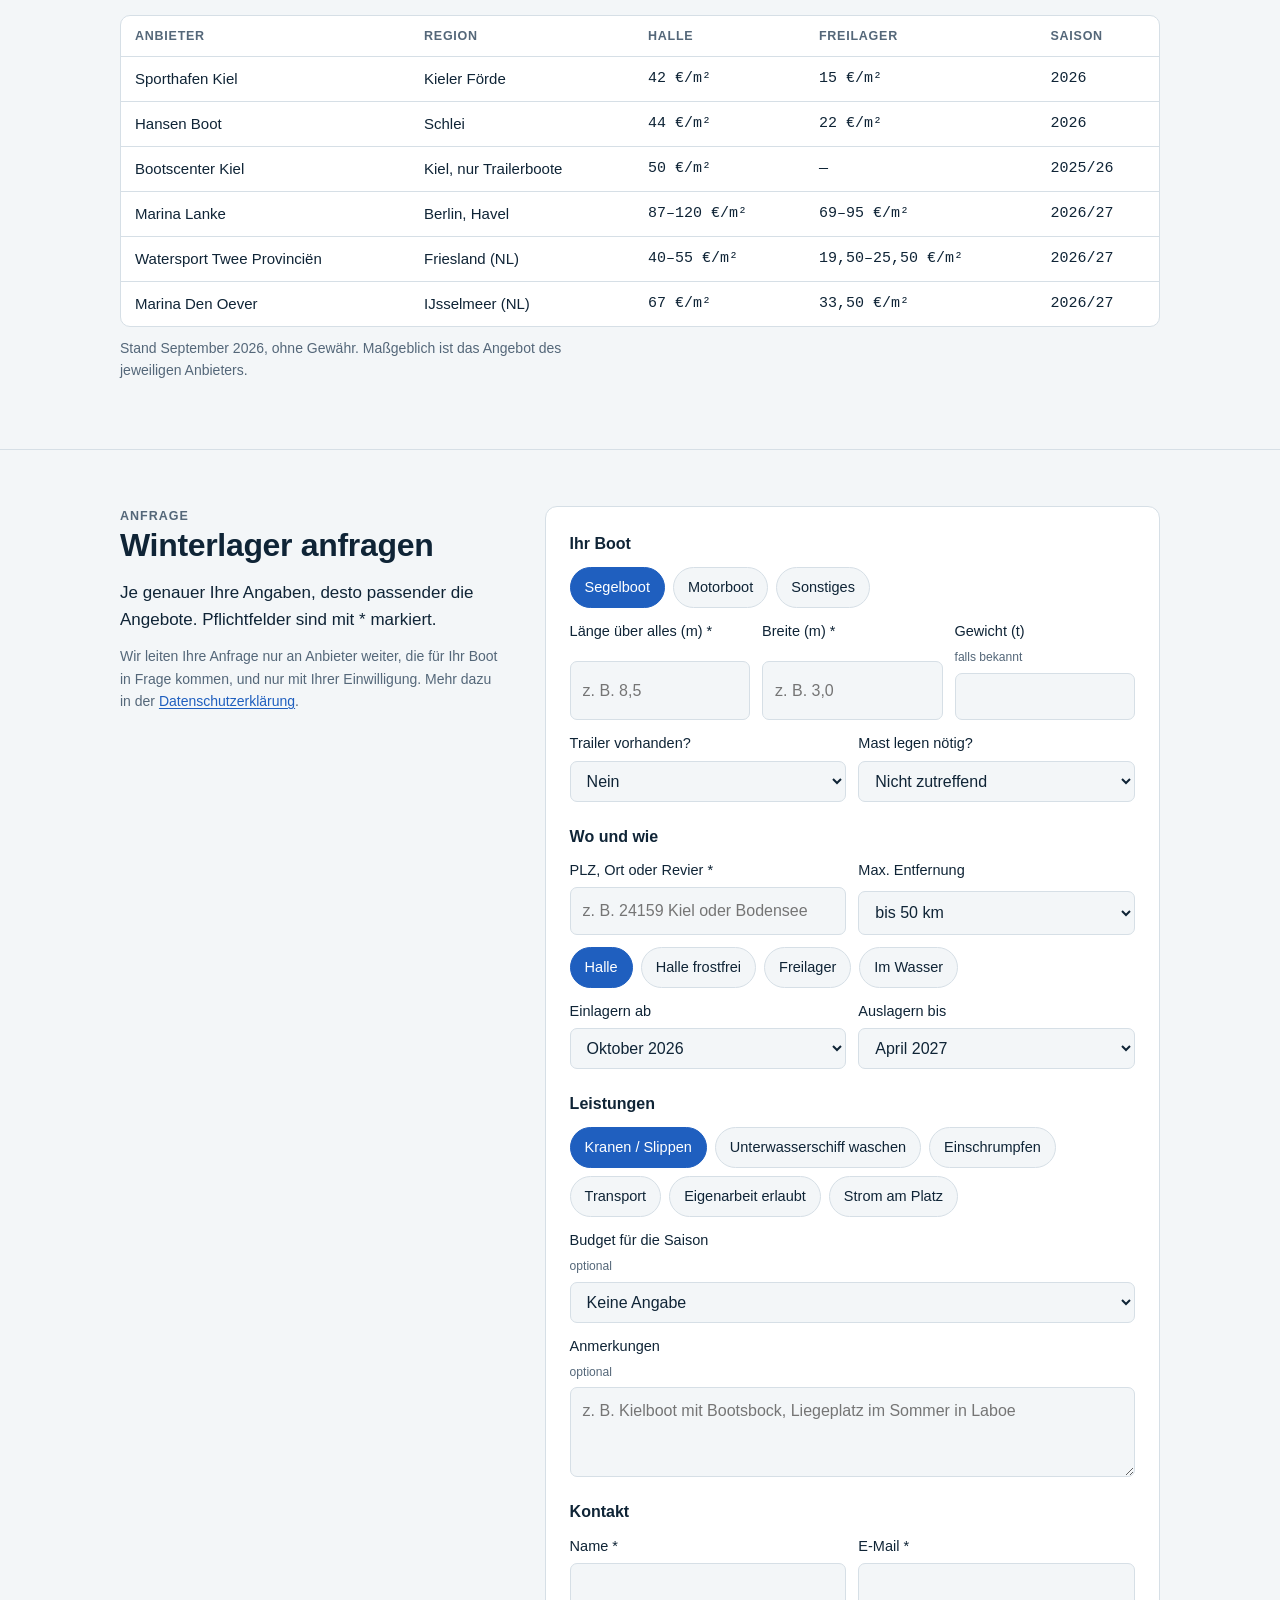
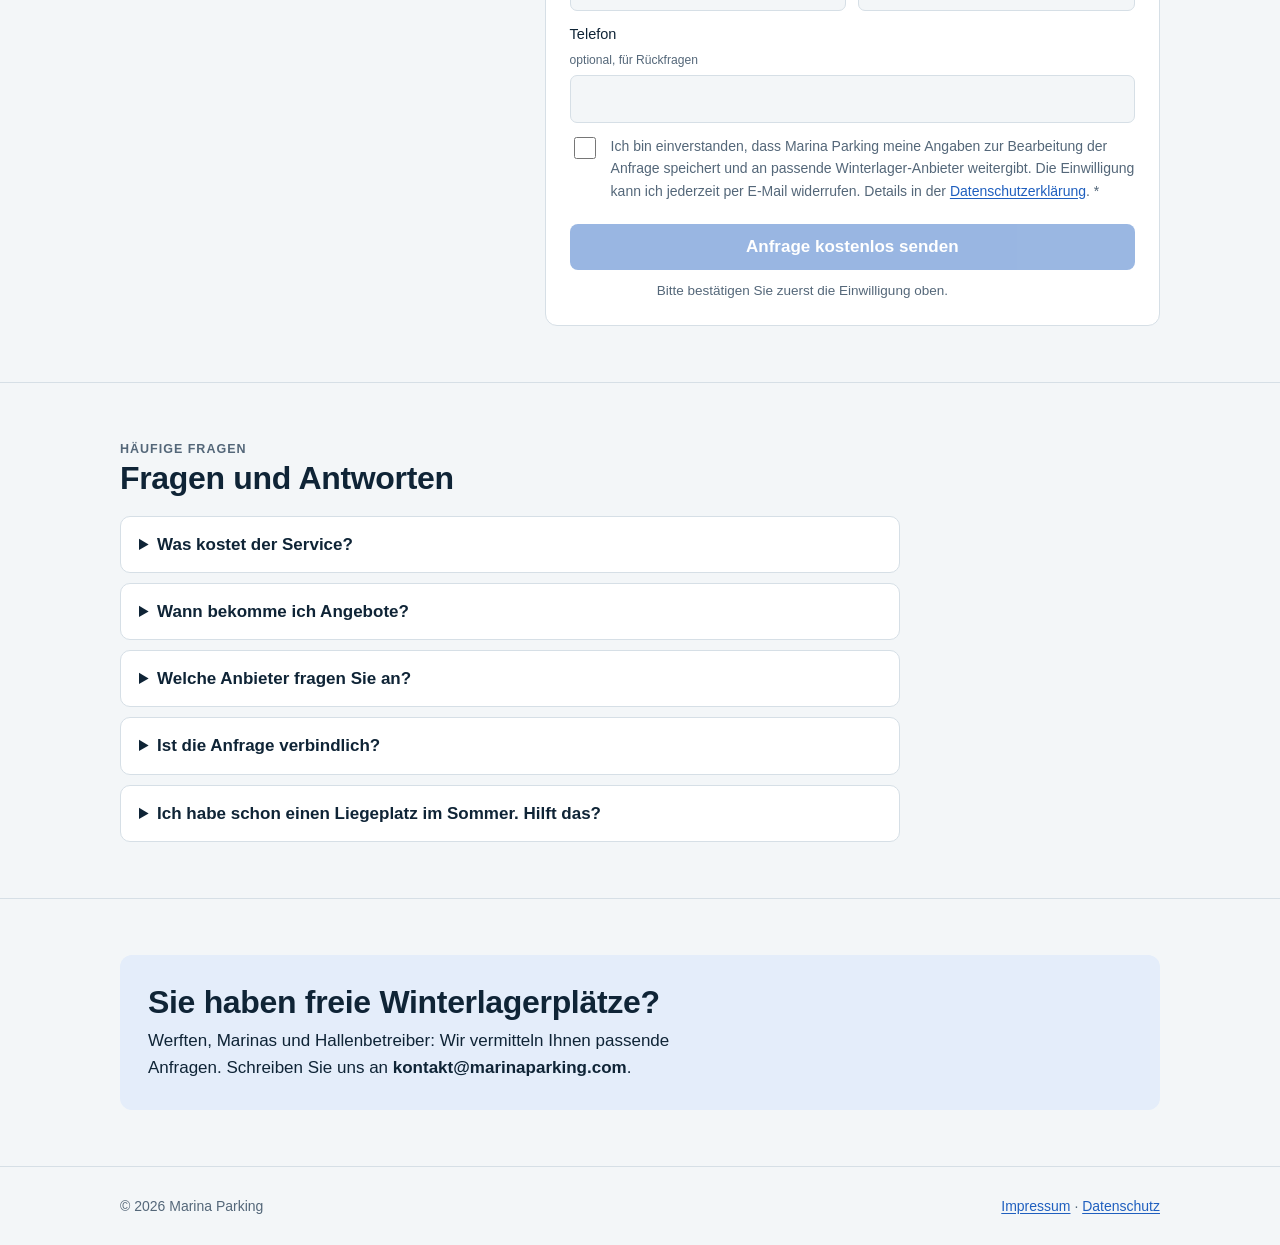
==== commit aa7ca70f: "Landing: favicon, touch icon and web manifest; matching header mark - Sailboat-and-wave mark (SVG + " ====
--- a/index.html
+++ b/index.html
@@ -4,6 +4,11 @@
 <meta charset="utf-8">
 <meta name="viewport" content="width=device-width, initial-scale=1, viewport-fit=cover">
 <title>Marina Parking Winterlager</title>
+<link rel="icon" href="favicon.ico" sizes="48x48">
+<link rel="icon" href="favicon.svg" type="image/svg+xml">
+<link rel="apple-touch-icon" href="apple-touch-icon.png">
+<link rel="manifest" href="site.webmanifest">
+<meta name="theme-color" content="#0F2436">
 <meta name="description" content="Winterlager für Ihr Boot finden: Halle, Freilager oder Wasserliegeplatz in Deutschland und den Niederlanden. Kostenlos anfragen, passende Angebote erhalten.">
 <!-- Bis Formular und E-Mail funktionieren: nicht indexieren. Vor dem Start entfernen. -->
 <meta name="robots" content="noindex">
@@ -174,7 +179,7 @@
 
 <header class="top">
   <div class="wrap">
-    <a class="brand" href="#top"><svg width="26" height="26" viewBox="0 0 26 26" aria-hidden="true"><path d="M13 3v14M8 8h10M5 15c1.5 4 4.5 6 8 6s6.5-2 8-6" fill="none" stroke="currentColor" stroke-width="2.2" stroke-linecap="round"/></svg>Marina Parking <small>Winterlager-Finder</small></a>
+    <a class="brand" href="#top"><svg width="30" height="30" viewBox="0 0 512 512" aria-hidden="true"><path d="M266 92V316H384Z" fill="#fff"/><path d="M244 138V316H158Z" fill="#BFD8FF"/><path d="M112 338H408L366 400H154Z" fill="#fff"/><path d="M96 440c40-22 80-22 120 0s80 22 120 0 80-22 120 0" fill="none" stroke="#6FA3F0" stroke-width="30" stroke-linecap="round"/></svg>Marina Parking <small>Winterlager-Finder</small></a>
     <nav aria-label="Seitennavigation"><a href="#so-gehts">So geht's</a><a href="#preise">Preise</a><a href="#faq">Fragen</a><a href="#anfrage">Anfrage</a></nav>
   </div>
 </header>
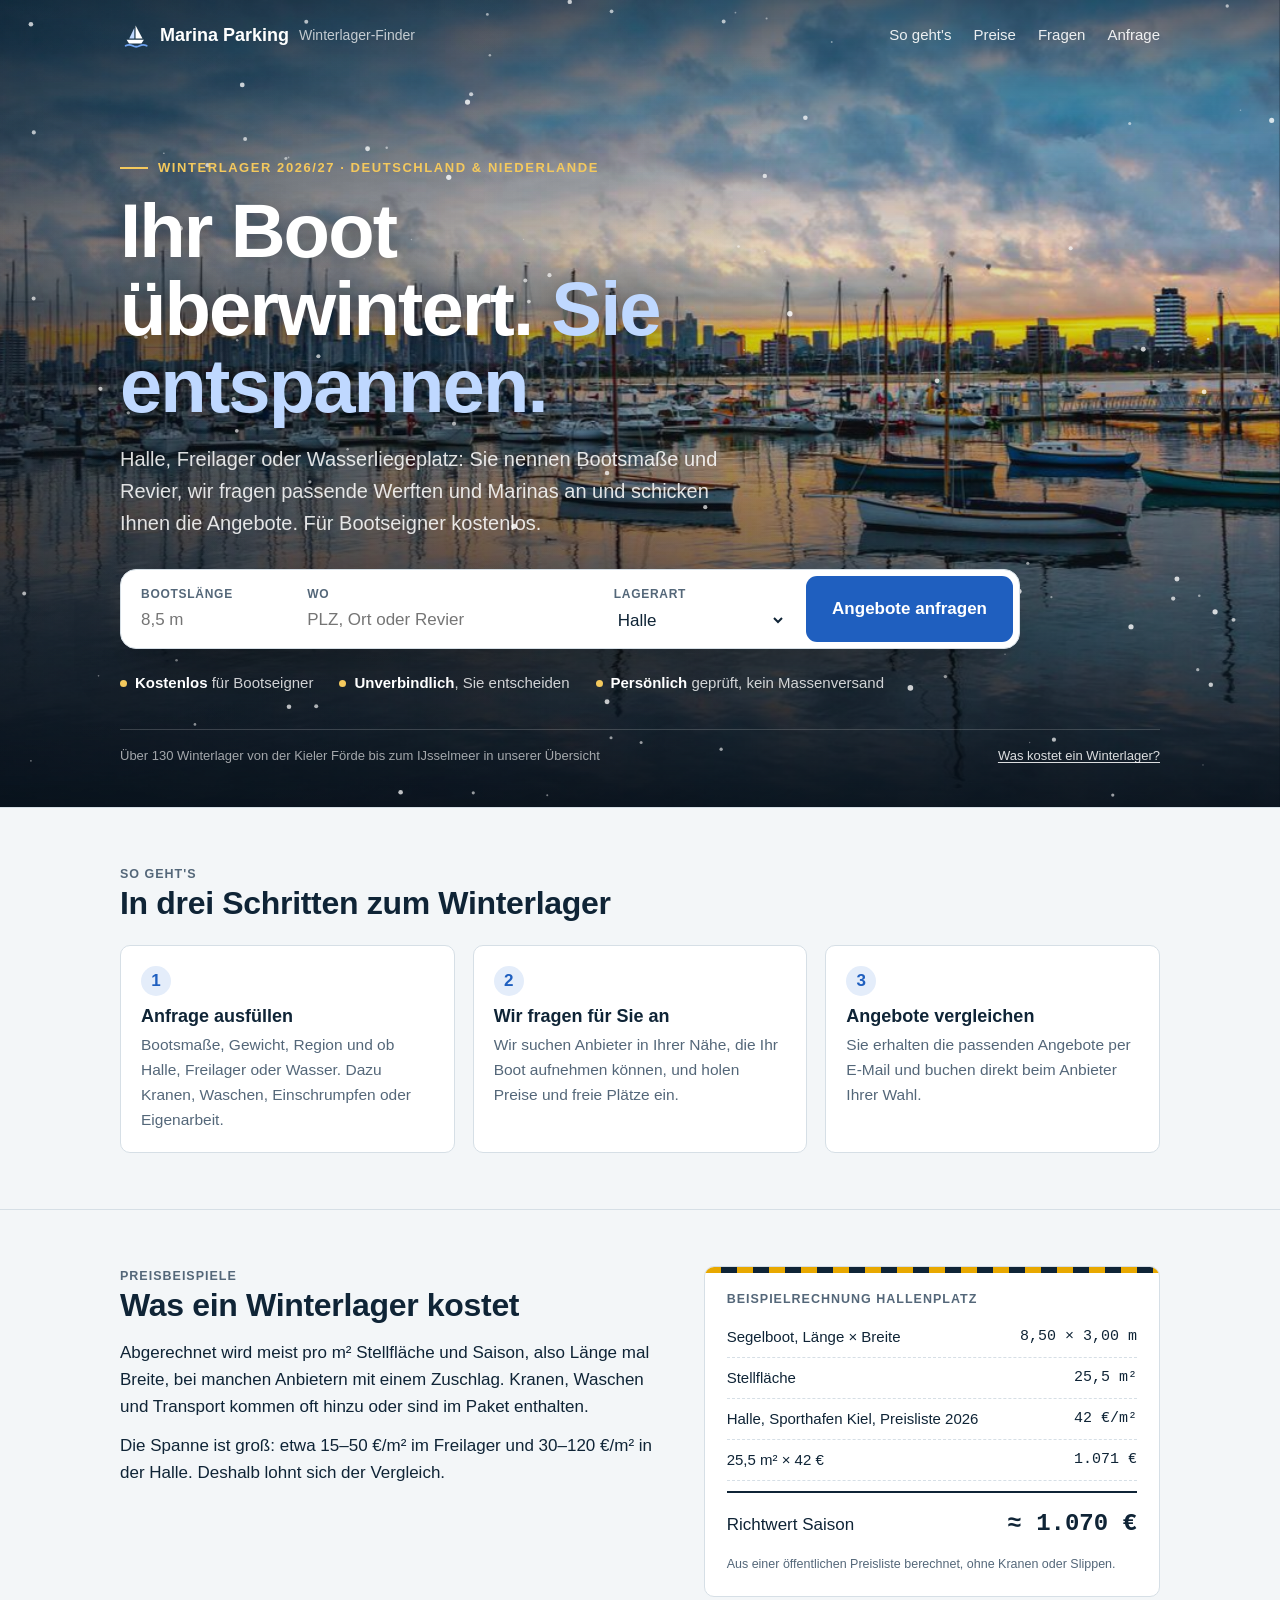
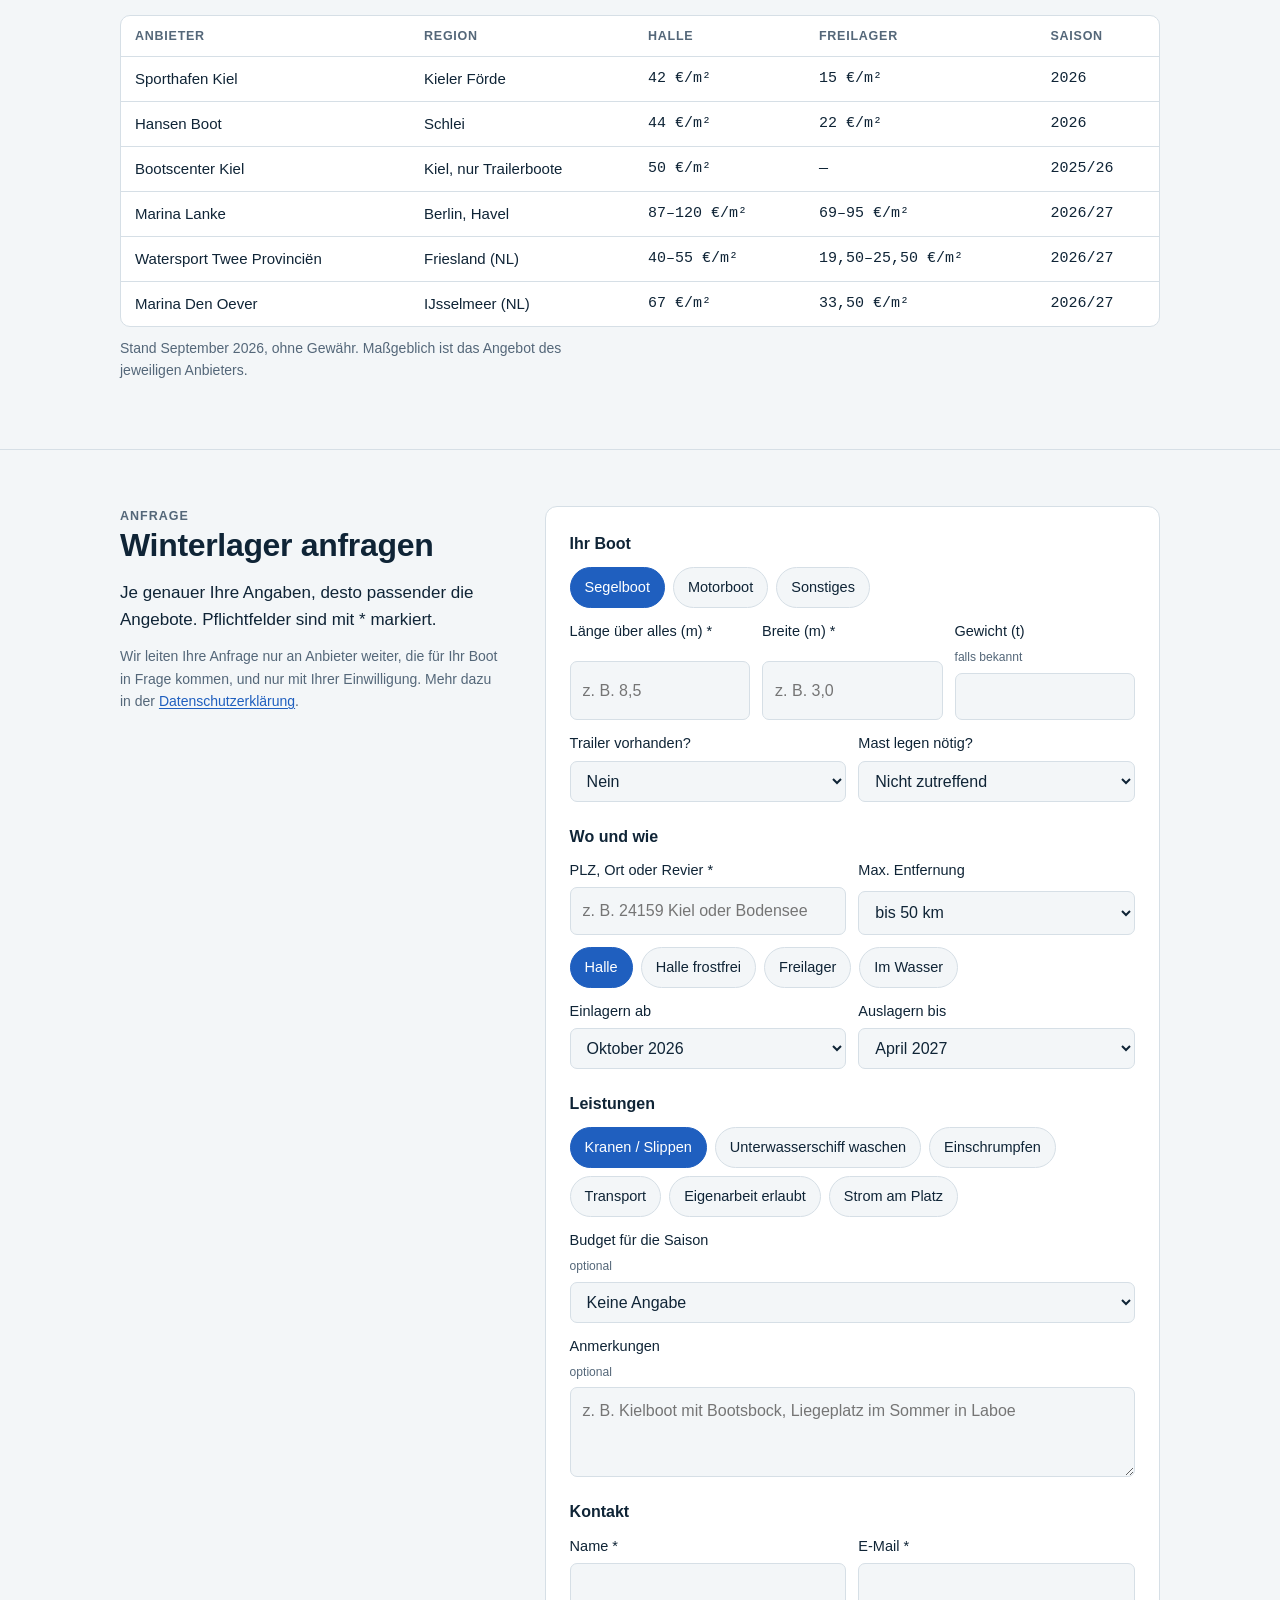
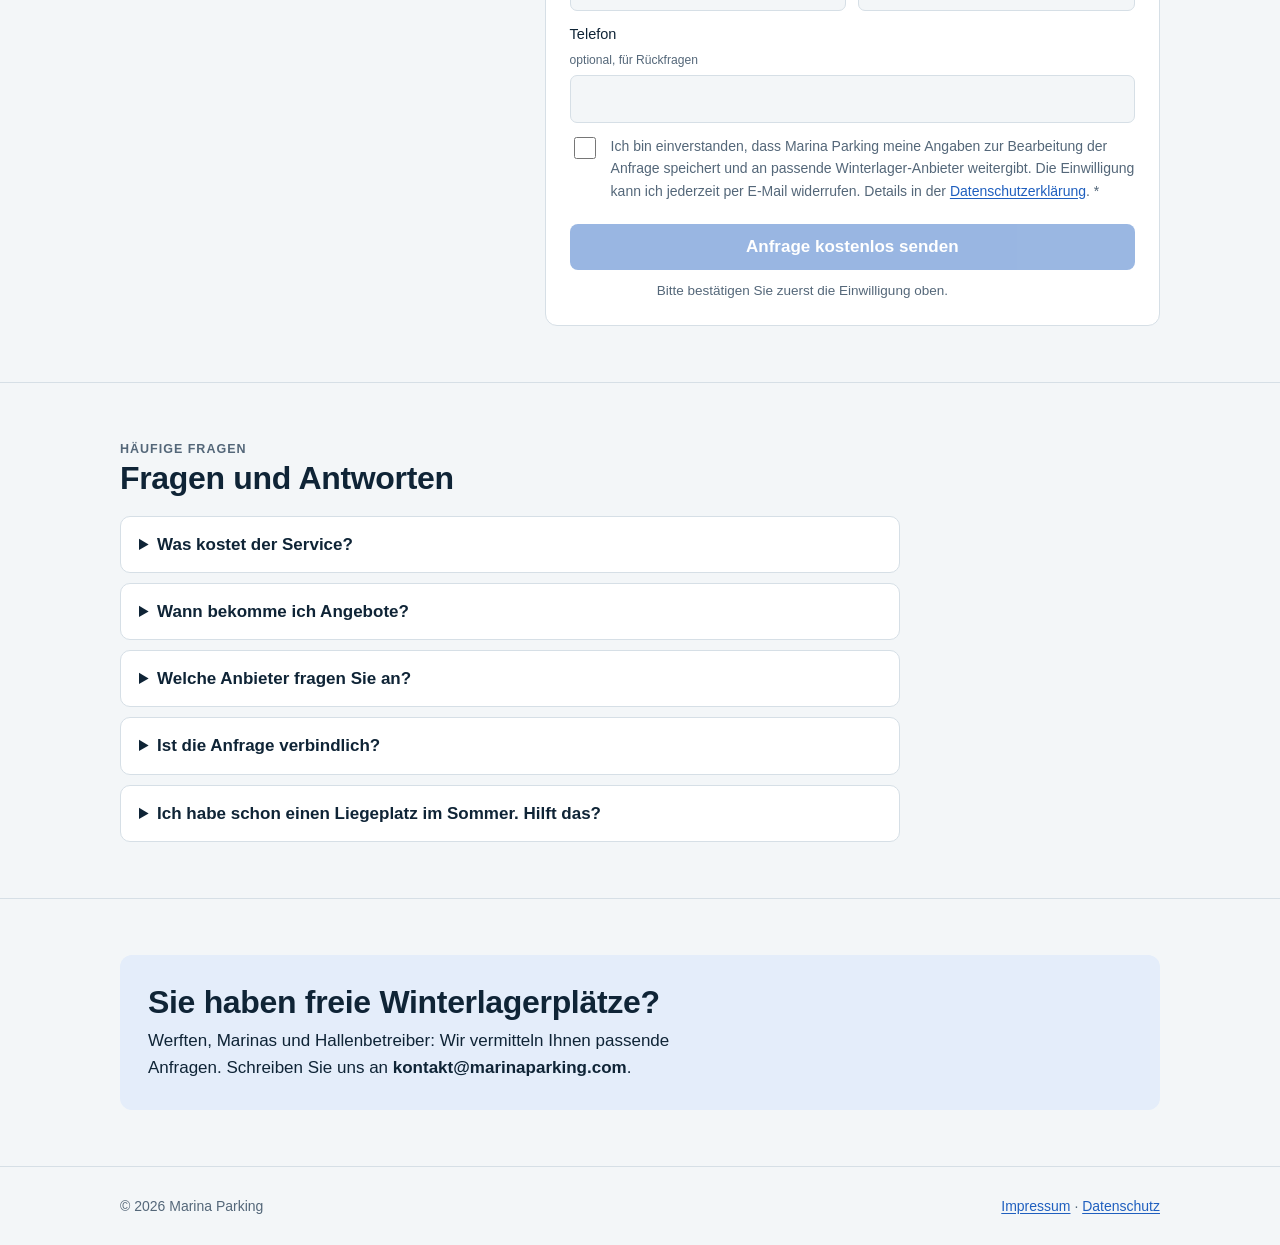
==== commit 8bb56dee: "Landing: connect Formspree, allow indexing, add robots.txt and sitemap - FORM_ENDPOINT set to Formsp" ====
--- a/index.html
+++ b/index.html
@@ -10,8 +10,6 @@
 <link rel="manifest" href="site.webmanifest">
 <meta name="theme-color" content="#0F2436">
 <meta name="description" content="Winterlager für Ihr Boot finden: Halle, Freilager oder Wasserliegeplatz in Deutschland und den Niederlanden. Kostenlos anfragen, passende Angebote erhalten.">
-<!-- Bis Formular und E-Mail funktionieren: nicht indexieren. Vor dem Start entfernen. -->
-<meta name="robots" content="noindex">
 <link rel="canonical" href="https://marinaparking.com/">
 <style>
 :root{
@@ -366,7 +364,7 @@
   var form=document.getElementById('lead'), status=document.getElementById('status'), btn=document.getElementById('senden');
   function show(msg,ok){status.hidden=false;status.className='status '+(ok?'ok':'err');status.textContent=msg;}
   // Adresse des Formular-Empfängers (z. B. Formspree). Leer = Formular noch nicht aktiv.
-  var FORM_ENDPOINT='';
+  var FORM_ENDPOINT='https://formspree.io/f/mqpawdvj';
   var host=location.hostname||'';
   var isPreview=/claude\.ai$|claudeusercontent|^$|localhost/.test(host) || location.protocol==='file:';
   // Senden erst nach Einwilligung
@@ -387,6 +385,7 @@
     if(form.elements.firma_website.value){show('Danke! Ihre Anfrage ist angekommen.',true);return;}
     sending=true; btn.disabled=true; btn.textContent='Wird gesendet …';
     var fd=new FormData(form); fd.delete('firma_website');
+    ['art','leistungen'].forEach(function(k){ var v=fd.getAll(k); fd.delete(k); fd.append(k, v.length?v.join(', '):'—'); });
     fetch(FORM_ENDPOINT,{method:'POST',headers:{'Accept':'application/json'},body:fd})
       .then(function(r){ if(!r.ok) throw new Error(r.status);
         form.reset(); show('Danke! Ihre Anfrage ist angekommen. Sie erhalten die Angebote per E-Mail, in der Regel innerhalb von drei Werktagen.',true); })
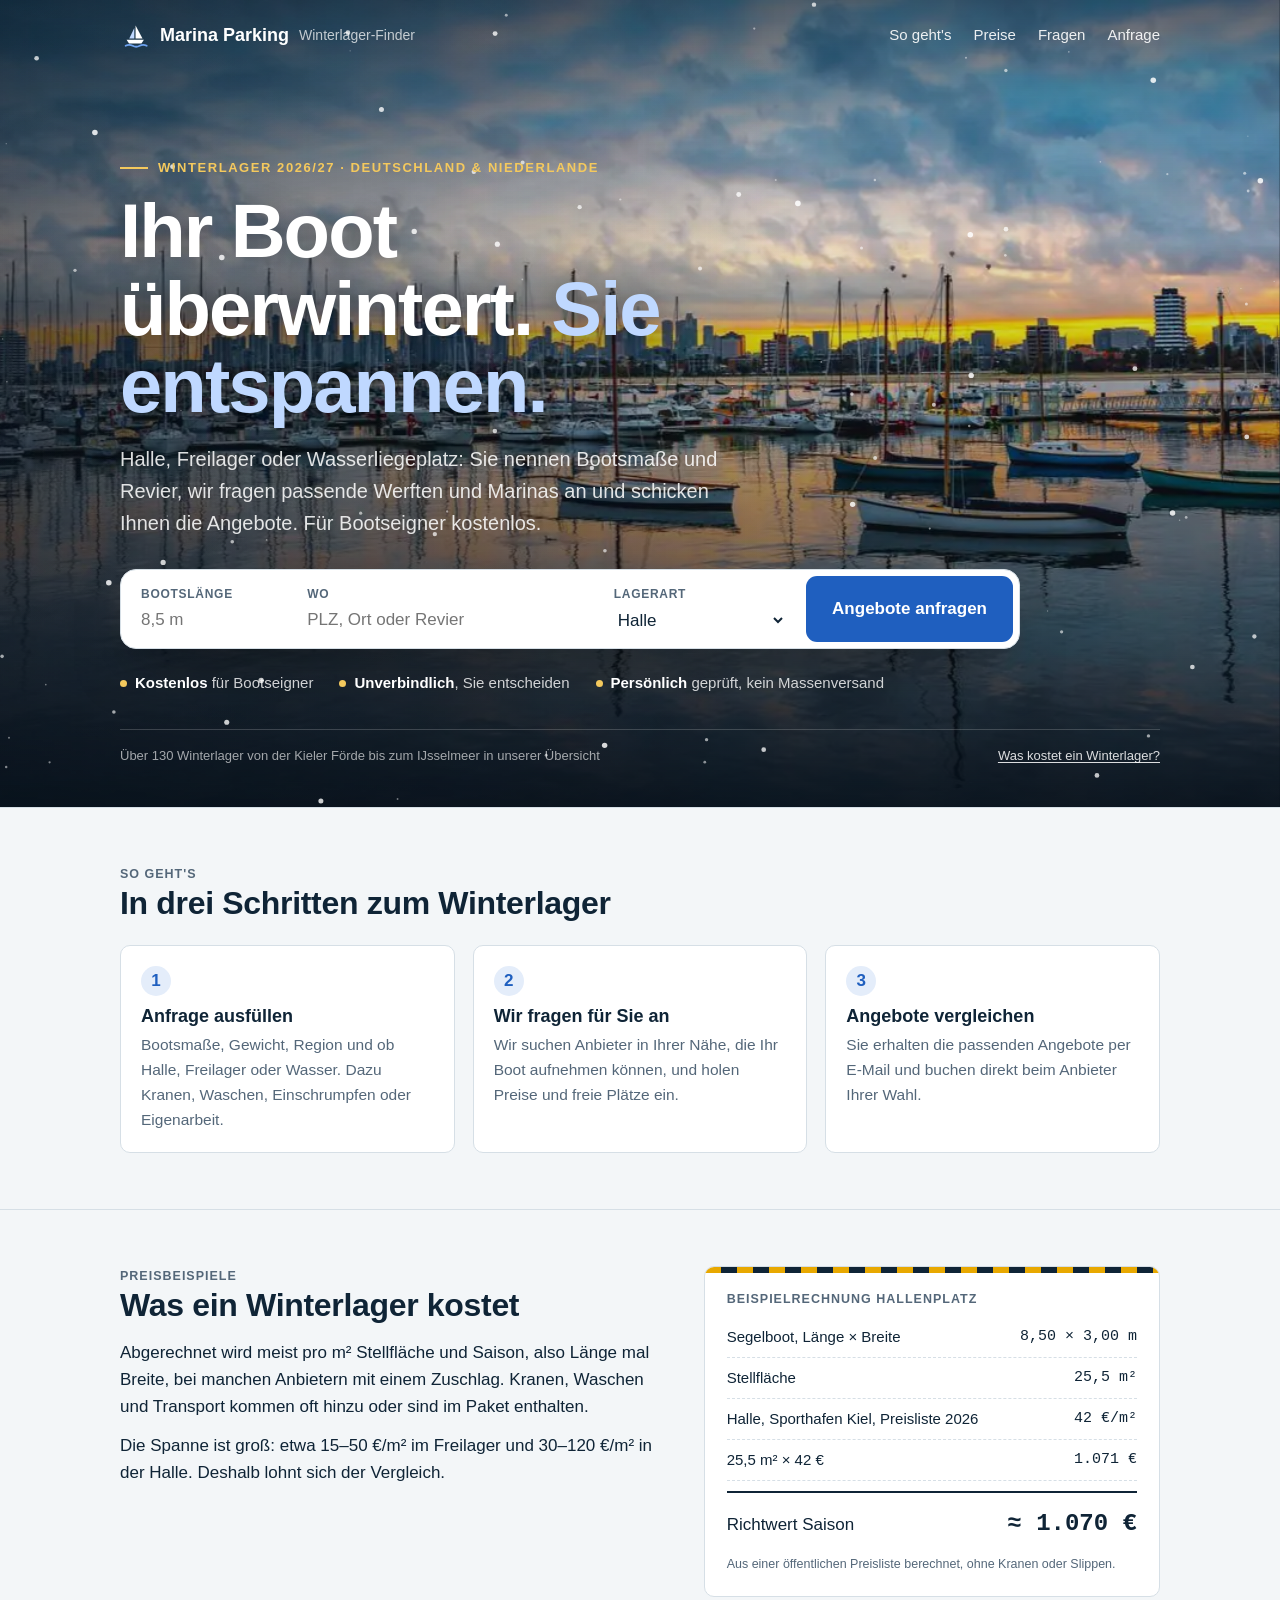
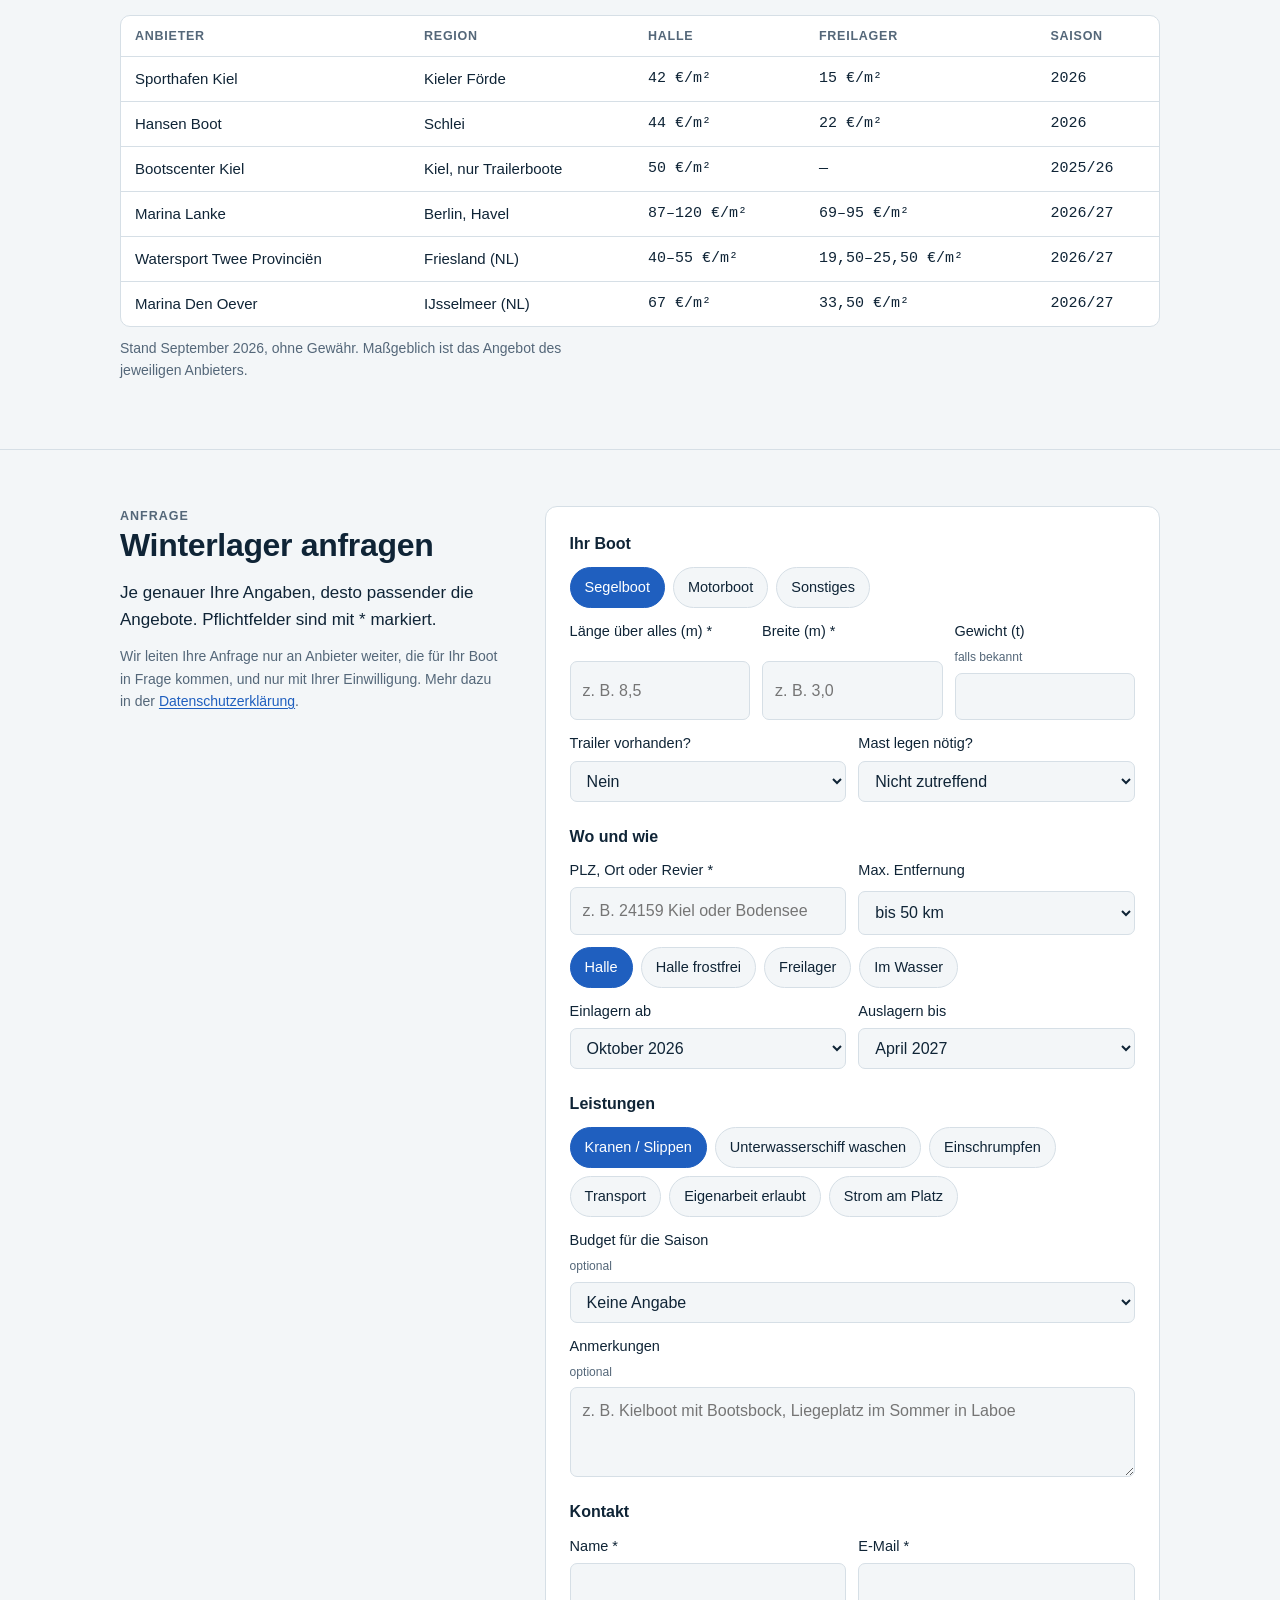
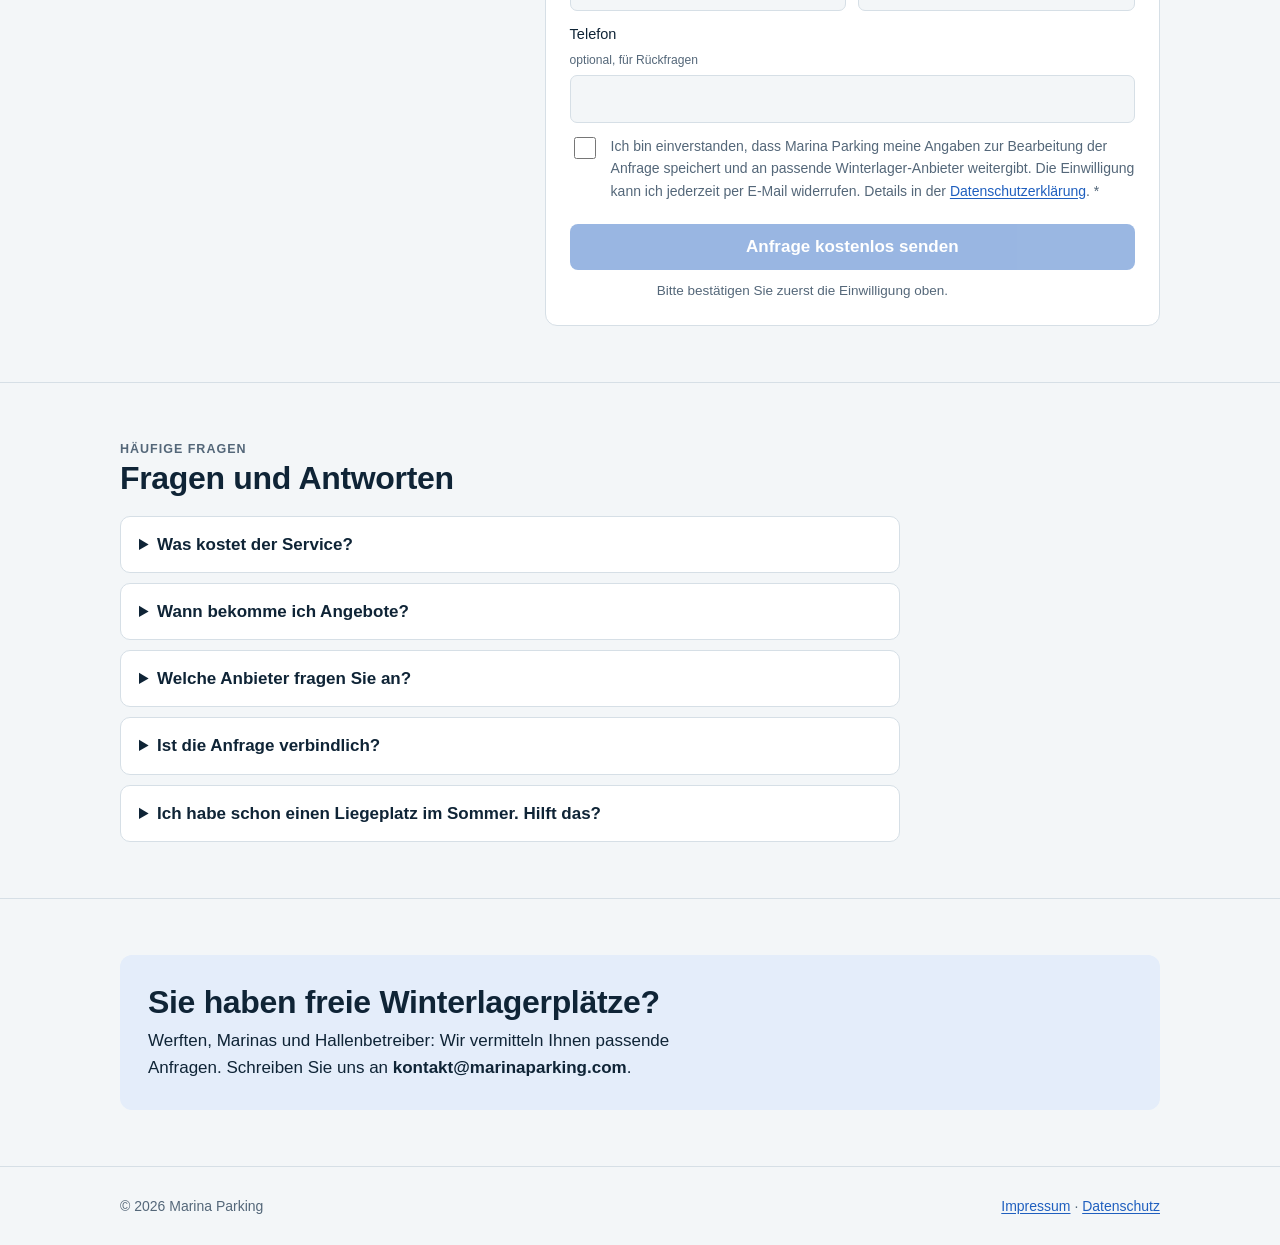
==== commit 17aab08e: "SEO and Facebook test setup - Title/description tuned, Open Graph + Twitter card with og-image.jpg, " ====
--- a/index.html
+++ b/index.html
@@ -3,14 +3,33 @@
 <head>
 <meta charset="utf-8">
 <meta name="viewport" content="width=device-width, initial-scale=1, viewport-fit=cover">
-<title>Marina Parking Winterlager</title>
+<title>Winterlager für Ihr Boot finden | Marina Parking</title>
+<meta name="description" content="Winterlager für Ihr Boot in Deutschland und den Niederlanden: Halle, Freilager oder Wasser. Eine Anfrage, passende Angebote – kostenlos für Bootseigner.">
+<link rel="canonical" href="https://marinaparking.com/">
+<meta name="robots" content="index, follow, max-image-preview:large">
+<meta name="referrer" content="strict-origin-when-cross-origin">
+<meta http-equiv="Content-Security-Policy" content="default-src 'self'; img-src 'self' data:; style-src 'self' 'unsafe-inline'; script-src 'self' 'unsafe-inline'; connect-src https://formspree.io; form-action https://formspree.io; base-uri 'self'; object-src 'none'">
+<meta property="og:type" content="website">
+<meta property="og:site_name" content="Marina Parking">
+<meta property="og:locale" content="de_DE">
+<meta property="og:url" content="https://marinaparking.com/">
+<meta property="og:title" content="Das passende Winterlager für Ihr Boot">
+<meta property="og:description" content="Halle, Freilager oder Wasser in Deutschland und den Niederlanden. Eine Anfrage, passende Angebote – kostenlos für Bootseigner.">
+<meta property="og:image" content="https://marinaparking.com/og-image.jpg">
+<meta property="og:image:width" content="1200">
+<meta property="og:image:height" content="630">
+<meta property="og:image:alt" content="Yachthafen in der Abenddämmerung mit dem Text: Das passende Winterlager für Ihr Boot">
+<meta name="twitter:card" content="summary_large_image">
+<meta name="twitter:title" content="Das passende Winterlager für Ihr Boot">
+<meta name="twitter:description" content="Halle, Freilager oder Wasser in Deutschland und den Niederlanden. Kostenlos anfragen.">
+<meta name="twitter:image" content="https://marinaparking.com/og-image.jpg">
+<link rel="preload" as="image" type="image/webp" href="img/hero-1400.webp" imagesrcset="img/hero-800.webp 800w, img/hero-1400.webp 1400w, img/hero-2400.webp 2400w" imagesizes="100vw" fetchpriority="high">
+<script type="application/ld+json">{"@context": "https://schema.org", "@graph": [{"@type": "Organization", "@id": "https://marinaparking.com/#org", "name": "Marina Parking", "url": "https://marinaparking.com/", "logo": "https://marinaparking.com/icon-512.png", "email": "kontakt@marinaparking.com"}, {"@type": "WebSite", "@id": "https://marinaparking.com/#website", "url": "https://marinaparking.com/", "name": "Marina Parking", "inLanguage": "de-DE", "publisher": {"@id": "https://marinaparking.com/#org"}}, {"@type": "Service", "name": "Winterlager-Vermittlung für Boote", "serviceType": "Vermittlung von Winterlagerplätzen für Boote (Halle, Freilager, Wasserliegeplatz)", "provider": {"@id": "https://marinaparking.com/#org"}, "areaServed": [{"@type": "Country", "name": "Deutschland"}, {"@type": "Country", "name": "Niederlande"}], "offers": {"@type": "Offer", "price": "0", "priceCurrency": "EUR", "description": "Kostenlos für Bootseigner"}}, {"@type": "FAQPage", "mainEntity": [{"@type": "Question", "name": "Was kostet der Service?", "acceptedAnswer": {"@type": "Answer", "text": "Für Bootseigner nichts. Sie zahlen nur das Winterlager direkt beim Anbieter, zu dessen Preisen."}}, {"@type": "Question", "name": "Wann bekomme ich Angebote?", "acceptedAnswer": {"@type": "Answer", "text": "In der Regel innerhalb von drei Werktagen. In der Hochsaison von September bis November kann es etwas länger dauern, weil viele Anbieter ihre Plätze erst dann vergeben."}}, {"@type": "Question", "name": "Welche Anbieter fragen Sie an?", "acceptedAnswer": {"@type": "Answer", "text": "Werften, Marinas, Bootshallen und Winterlagerplätze in Deutschland und den Niederlanden. Wir fragen nur Anbieter an, die Ihr Boot nach Größe und Gewicht aufnehmen können."}}, {"@type": "Question", "name": "Ist die Anfrage verbindlich?", "acceptedAnswer": {"@type": "Answer", "text": "Nein. Der Vertrag kommt erst zustande, wenn Sie ein Angebot direkt beim Anbieter annehmen."}}, {"@type": "Question", "name": "Ich habe schon einen Liegeplatz im Sommer. Hilft das?", "acceptedAnswer": {"@type": "Answer", "text": "Ja. Nennen Sie ihn in den Anmerkungen, dann suchen wir ein Winterlager in erreichbarer Nähe oder mit Transport."}}]}]}</script>
 <link rel="icon" href="favicon.ico" sizes="48x48">
 <link rel="icon" href="favicon.svg" type="image/svg+xml">
 <link rel="apple-touch-icon" href="apple-touch-icon.png">
 <link rel="manifest" href="site.webmanifest">
 <meta name="theme-color" content="#0F2436">
-<meta name="description" content="Winterlager für Ihr Boot finden: Halle, Freilager oder Wasserliegeplatz in Deutschland und den Niederlanden. Kostenlos anfragen, passende Angebote erhalten.">
-<link rel="canonical" href="https://marinaparking.com/">
 <style>
 :root{
   color-scheme:light;
@@ -185,7 +204,8 @@
 <main id="top">
 <div class="hero">
   <picture class="hero-bg">
-    <img src="img/hero-1400.jpg" srcset="img/hero-800.jpg 800w, img/hero-1400.jpg 1400w, img/hero-2400.jpg 2400w" sizes="100vw" width="2400" height="1158" alt="Segelboote im Yachthafen in der Abenddämmerung" fetchpriority="high">
+    <source type="image/webp" srcset="img/hero-800.webp 800w, img/hero-1400.webp 1400w, img/hero-2400.webp 2400w" sizes="100vw">
+    <img src="img/hero-1400.jpg" srcset="img/hero-800.jpg 800w, img/hero-1400.jpg 1400w, img/hero-2400.jpg 2400w" sizes="100vw" width="2400" height="1158" alt="Segelboote im Yachthafen in der Abenddämmerung" fetchpriority="high" decoding="async">
   </picture>
   <div class="hero-shade"></div>
   <canvas class="snow" id="snow" aria-hidden="true"></canvas>
@@ -262,6 +282,10 @@
 
     <form id="lead" name="winterlager" method="POST" novalidate>
       <input type="hidden" name="_subject" value="Neue Winterlager-Anfrage">
+      <input type="hidden" name="utm_source" id="utm_source">
+      <input type="hidden" name="utm_medium" id="utm_medium">
+      <input type="hidden" name="utm_campaign" id="utm_campaign">
+      <input type="hidden" name="utm_content" id="utm_content">
       <p class="hp"><label>Nicht ausfüllen: <input id="firma_website" name="firma_website" tabindex="-1" autocomplete="off"></label></p>
 
       <fieldset>
@@ -394,6 +418,13 @@
   });
 })();
 
+// Kampagnen-Parameter aus dem Link (z. B. Facebook-Anzeige) mit der Anfrage senden – ohne Cookies
+(function(){
+  try{ var q=new URLSearchParams(location.search);
+    ['utm_source','utm_medium','utm_campaign','utm_content'].forEach(function(k){ var v=q.get(k); if(v){ document.getElementById(k).value=v.slice(0,100); } });
+  }catch(e){}
+})();
+
 // Schnellanfrage im Hero: Werte ins Hauptformular übernehmen
 (function(){
   var q=document.getElementById('quick'); if(!q) return;
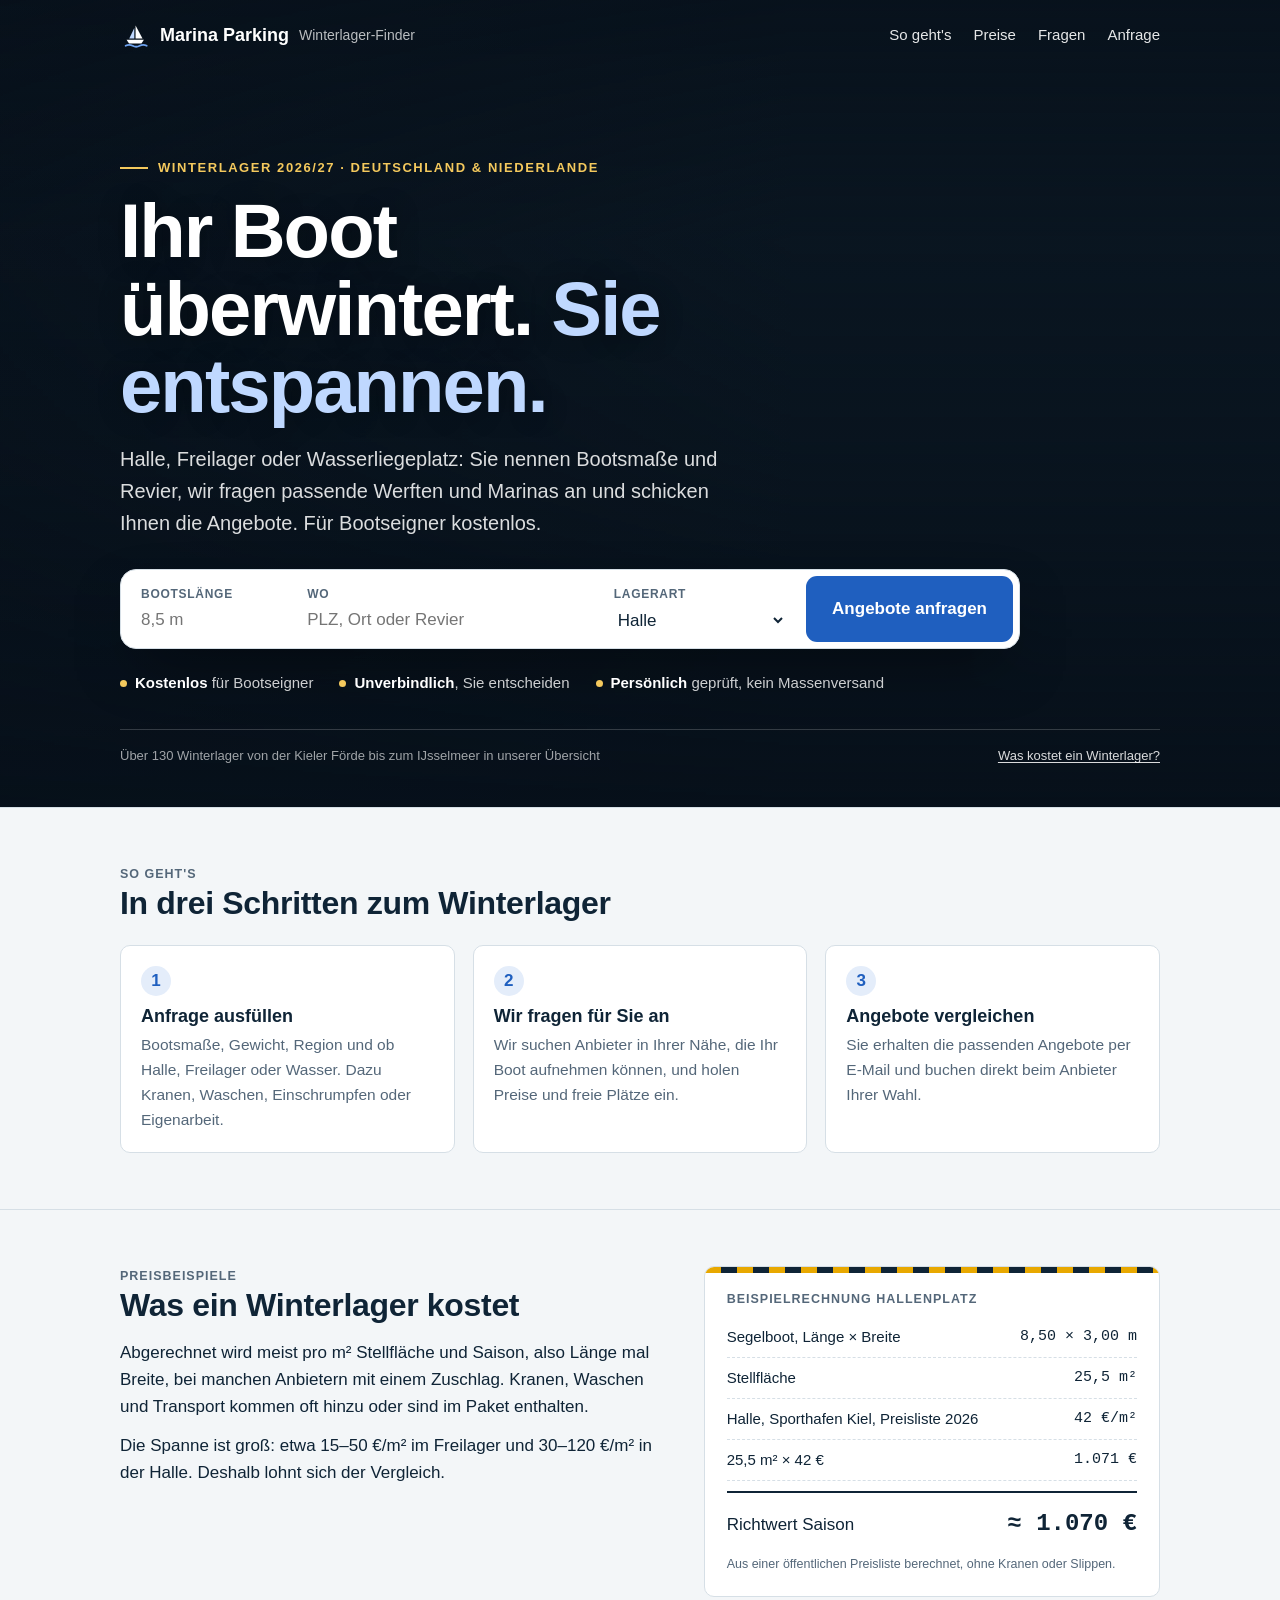
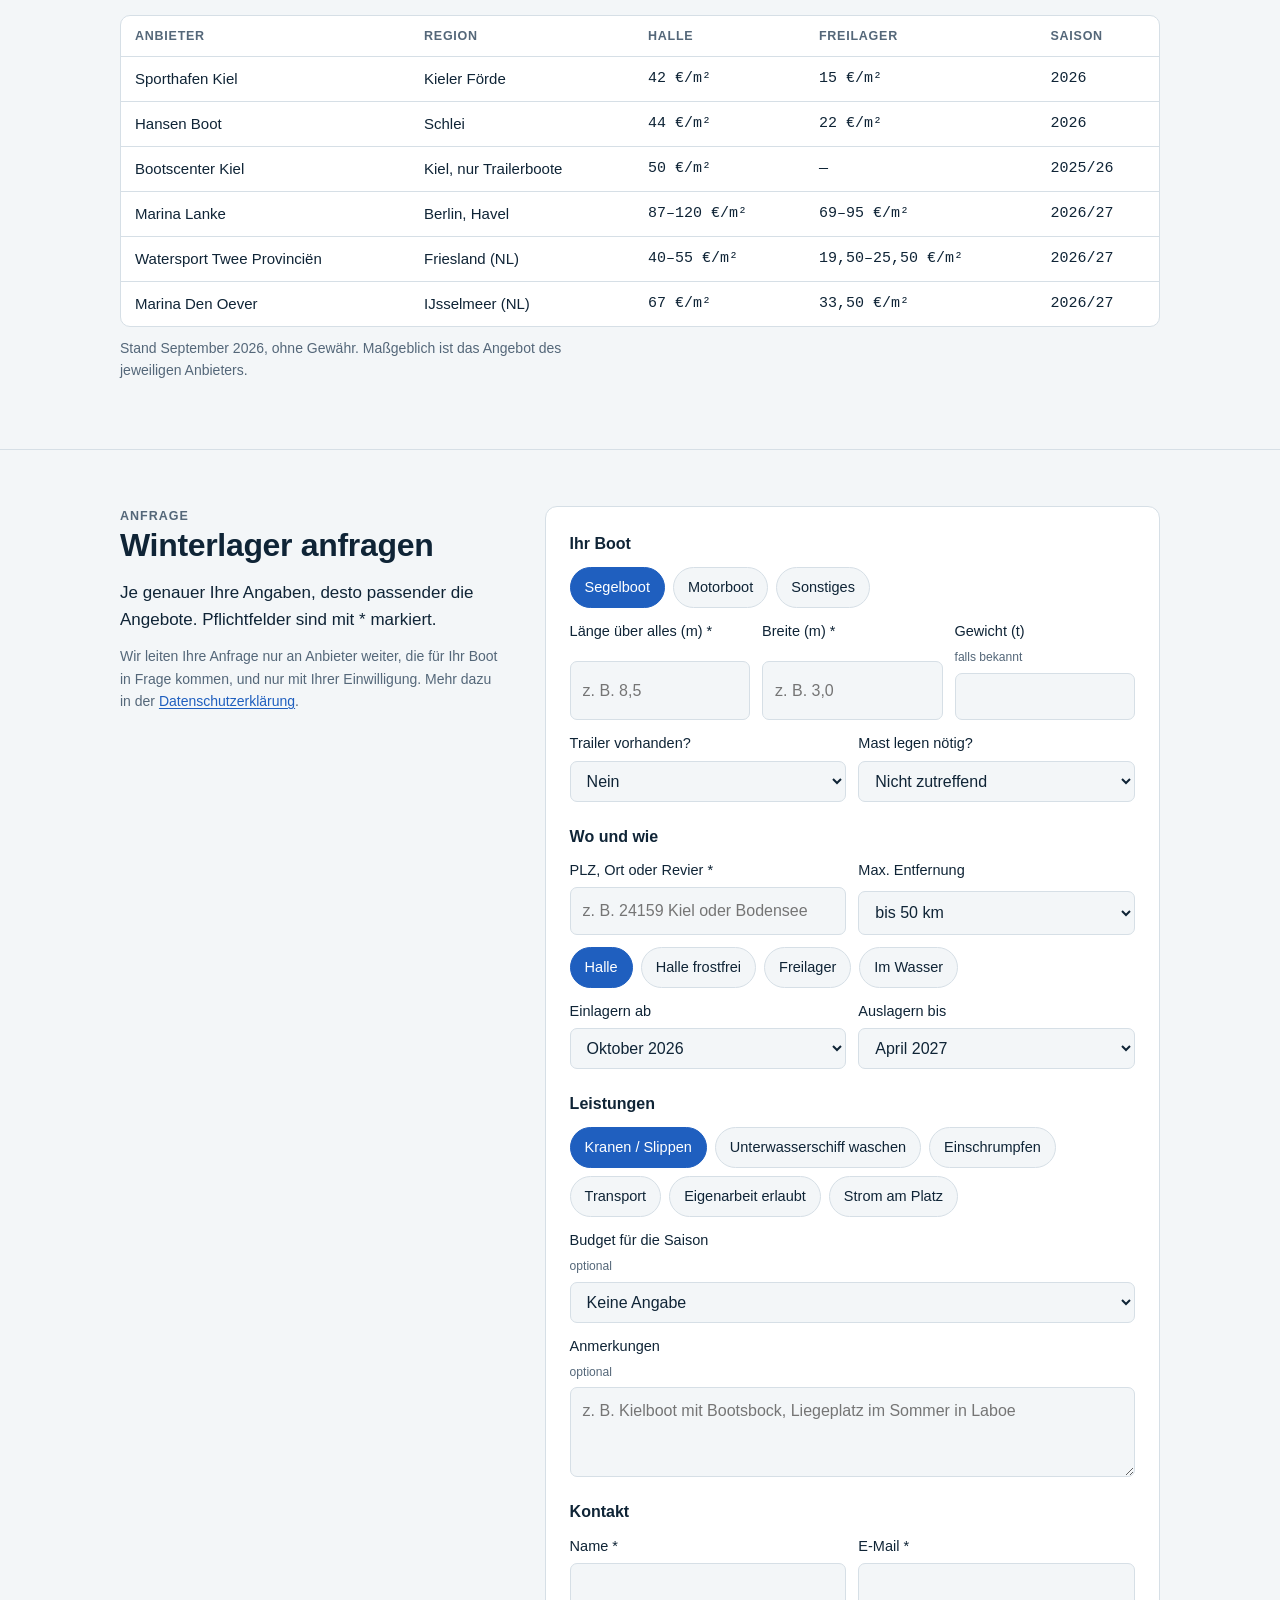
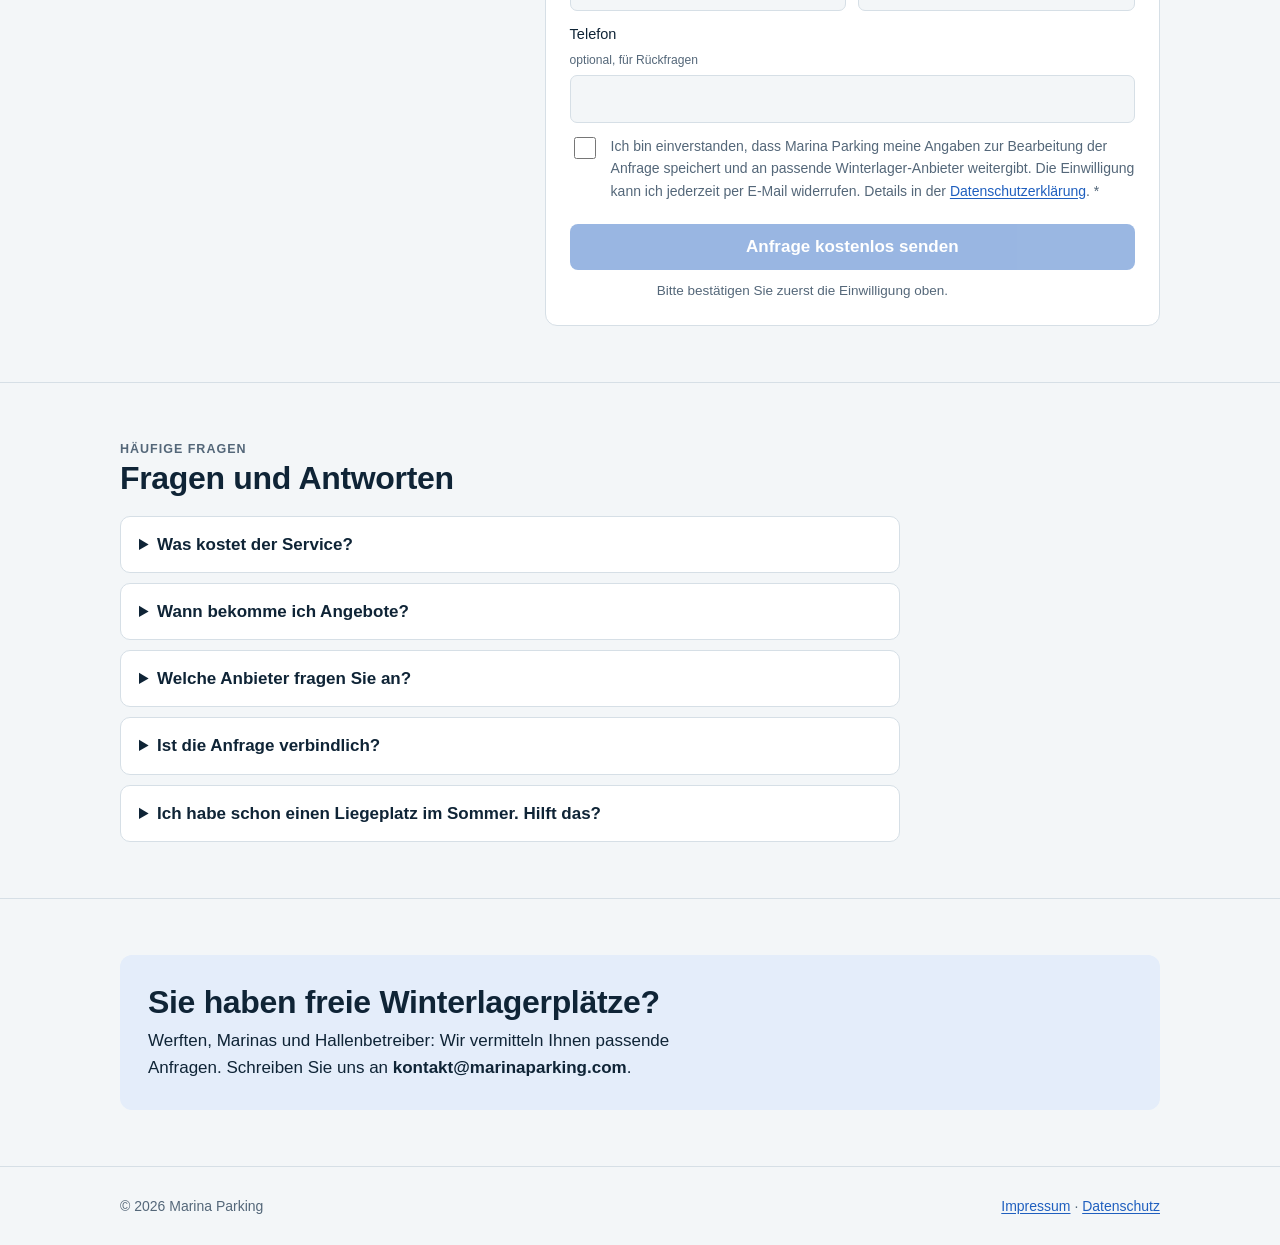
==== commit 8bbd7f06: "Performance: portrait hero for phones, stronger WebP compression, no forced reflow - Phones get a 3:" ====
--- a/index.html
+++ b/index.html
@@ -23,7 +23,8 @@
 <meta name="twitter:title" content="Das passende Winterlager für Ihr Boot">
 <meta name="twitter:description" content="Halle, Freilager oder Wasser in Deutschland und den Niederlanden. Kostenlos anfragen.">
 <meta name="twitter:image" content="https://marinaparking.com/og-image.jpg">
-<link rel="preload" as="image" type="image/webp" href="img/hero-1400.webp" imagesrcset="img/hero-800.webp 800w, img/hero-1400.webp 1400w, img/hero-2400.webp 2400w" imagesizes="100vw" fetchpriority="high">
+<link rel="preload" as="image" type="image/webp" media="(max-width: 700px)" href="img/hero-m-720.webp" imagesrcset="img/hero-m-720.webp 720w, img/hero-m-1080.webp 1080w" imagesizes="100vw" fetchpriority="high">
+<link rel="preload" as="image" type="image/webp" media="(min-width: 701px)" href="img/hero-1400.webp" imagesrcset="img/hero-800.webp 800w, img/hero-1400.webp 1400w, img/hero-2400.webp 2400w" imagesizes="100vw" fetchpriority="high">
 <script type="application/ld+json">{"@context": "https://schema.org", "@graph": [{"@type": "Organization", "@id": "https://marinaparking.com/#org", "name": "Marina Parking", "url": "https://marinaparking.com/", "logo": "https://marinaparking.com/icon-512.png", "email": "kontakt@marinaparking.com"}, {"@type": "WebSite", "@id": "https://marinaparking.com/#website", "url": "https://marinaparking.com/", "name": "Marina Parking", "inLanguage": "de-DE", "publisher": {"@id": "https://marinaparking.com/#org"}}, {"@type": "Service", "name": "Winterlager-Vermittlung für Boote", "serviceType": "Vermittlung von Winterlagerplätzen für Boote (Halle, Freilager, Wasserliegeplatz)", "provider": {"@id": "https://marinaparking.com/#org"}, "areaServed": [{"@type": "Country", "name": "Deutschland"}, {"@type": "Country", "name": "Niederlande"}], "offers": {"@type": "Offer", "price": "0", "priceCurrency": "EUR", "description": "Kostenlos für Bootseigner"}}, {"@type": "FAQPage", "mainEntity": [{"@type": "Question", "name": "Was kostet der Service?", "acceptedAnswer": {"@type": "Answer", "text": "Für Bootseigner nichts. Sie zahlen nur das Winterlager direkt beim Anbieter, zu dessen Preisen."}}, {"@type": "Question", "name": "Wann bekomme ich Angebote?", "acceptedAnswer": {"@type": "Answer", "text": "In der Regel innerhalb von drei Werktagen. In der Hochsaison von September bis November kann es etwas länger dauern, weil viele Anbieter ihre Plätze erst dann vergeben."}}, {"@type": "Question", "name": "Welche Anbieter fragen Sie an?", "acceptedAnswer": {"@type": "Answer", "text": "Werften, Marinas, Bootshallen und Winterlagerplätze in Deutschland und den Niederlanden. Wir fragen nur Anbieter an, die Ihr Boot nach Größe und Gewicht aufnehmen können."}}, {"@type": "Question", "name": "Ist die Anfrage verbindlich?", "acceptedAnswer": {"@type": "Answer", "text": "Nein. Der Vertrag kommt erst zustande, wenn Sie ein Angebot direkt beim Anbieter annehmen."}}, {"@type": "Question", "name": "Ich habe schon einen Liegeplatz im Sommer. Hilft das?", "acceptedAnswer": {"@type": "Answer", "text": "Ja. Nennen Sie ihn in den Anmerkungen, dann suchen wir ein Winterlager in erreichbarer Nähe oder mit Transport."}}]}]}</script>
 <link rel="icon" href="favicon.ico" sizes="48x48">
 <link rel="icon" href="favicon.svg" type="image/svg+xml">
@@ -204,6 +205,8 @@
 <main id="top">
 <div class="hero">
   <picture class="hero-bg">
+    <source media="(max-width: 700px)" type="image/webp" srcset="img/hero-m-720.webp 720w, img/hero-m-1080.webp 1080w" sizes="100vw">
+    <source media="(max-width: 700px)" srcset="img/hero-m-720.jpg 720w, img/hero-m-1080.jpg 1080w" sizes="100vw">
     <source type="image/webp" srcset="img/hero-800.webp 800w, img/hero-1400.webp 1400w, img/hero-2400.webp 2400w" sizes="100vw">
     <img src="img/hero-1400.jpg" srcset="img/hero-800.jpg 800w, img/hero-1400.jpg 1400w, img/hero-2400.jpg 2400w" sizes="100vw" width="2400" height="1158" alt="Segelboote im Yachthafen in der Abenddämmerung" fetchpriority="high" decoding="async">
   </picture>
@@ -443,8 +446,8 @@
 (function(){
   var c=document.getElementById('snow'); if(!c||!c.getContext) return;
   if(matchMedia('(prefers-reduced-motion: reduce)').matches) return;
-  var ctx=c.getContext('2d'), flakes=[], w=0, h=0, dpr=Math.min(window.devicePixelRatio||1,2), running=true, raf=0;
-  function size(){ var r=c.getBoundingClientRect(); w=r.width; h=r.height; c.width=w*dpr; c.height=h*dpr; ctx.setTransform(dpr,0,0,dpr,0,0);
+  var ctx=c.getContext('2d'), flakes=[], w=0, h=0, dpr=Math.min(window.devicePixelRatio||1,2), running=true, raf=0, started=false;
+  function size(nw,nh){ w=nw; h=nh; c.width=w*dpr; c.height=h*dpr; ctx.setTransform(dpr,0,0,dpr,0,0);
     var n=Math.round(Math.min(110,w/12)); flakes=[]; for(var i=0;i<n;i++) flakes.push(make(true)); }
   function make(anyY){ var z=Math.random(); return {x:Math.random()*w, y:anyY?Math.random()*h:-6, r:0.6+z*2.2, s:0.25+z*0.9, a:0.35+z*0.5, p:Math.random()*6.28, d:0.3+Math.random()*0.7}; }
   function tick(){ ctx.clearRect(0,0,w,h);
@@ -452,10 +455,11 @@
       if(f.y>h+6||f.x<-6||f.x>w+6){ flakes[i]=make(false); continue; }
       ctx.beginPath(); ctx.arc(f.x,f.y,f.r,0,6.283); ctx.fillStyle='rgba(255,255,255,'+f.a+')'; ctx.fill(); }
     raf=requestAnimationFrame(tick); }
-  function start(){ if(!running){ running=true; raf=requestAnimationFrame(tick);} }
+  function start(){ if(running) return; running=true; if(started) raf=requestAnimationFrame(tick); }
   function stop(){ running=false; cancelAnimationFrame(raf); }
-  size(); raf=requestAnimationFrame(tick);
-  window.addEventListener('resize',function(){ size(); });
+  function begin(nw,nh){ size(nw,nh); if(!started){ started=true; if(running) raf=requestAnimationFrame(tick); } }
+  if('ResizeObserver' in window){ new ResizeObserver(function(es){ var r=es[0].contentRect; begin(r.width,r.height); }).observe(c); }
+  else { window.addEventListener('load',function(){ begin(c.clientWidth,c.clientHeight); }); }
   if('IntersectionObserver' in window){ new IntersectionObserver(function(es){ es[0].isIntersecting?start():stop(); }).observe(c); }
   document.addEventListener('visibilitychange',function(){ document.hidden?stop():start(); });
 })();
